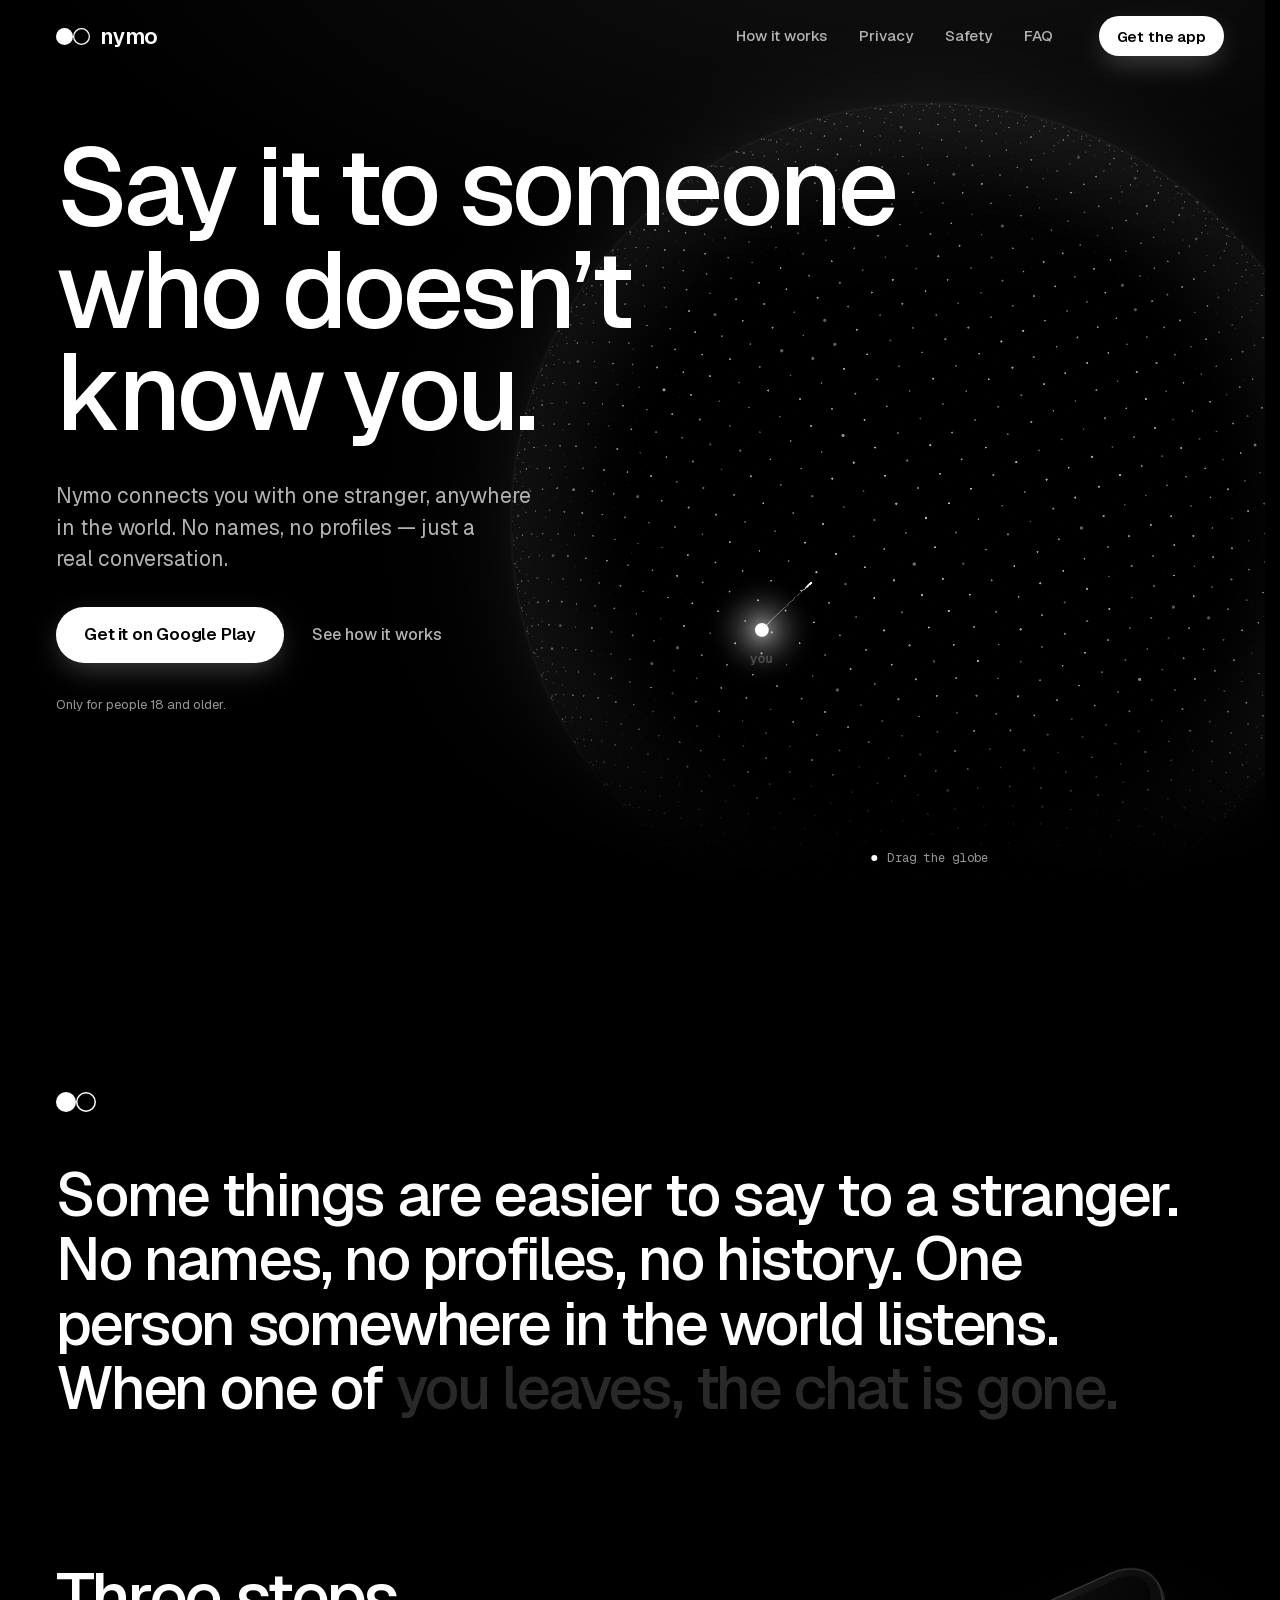
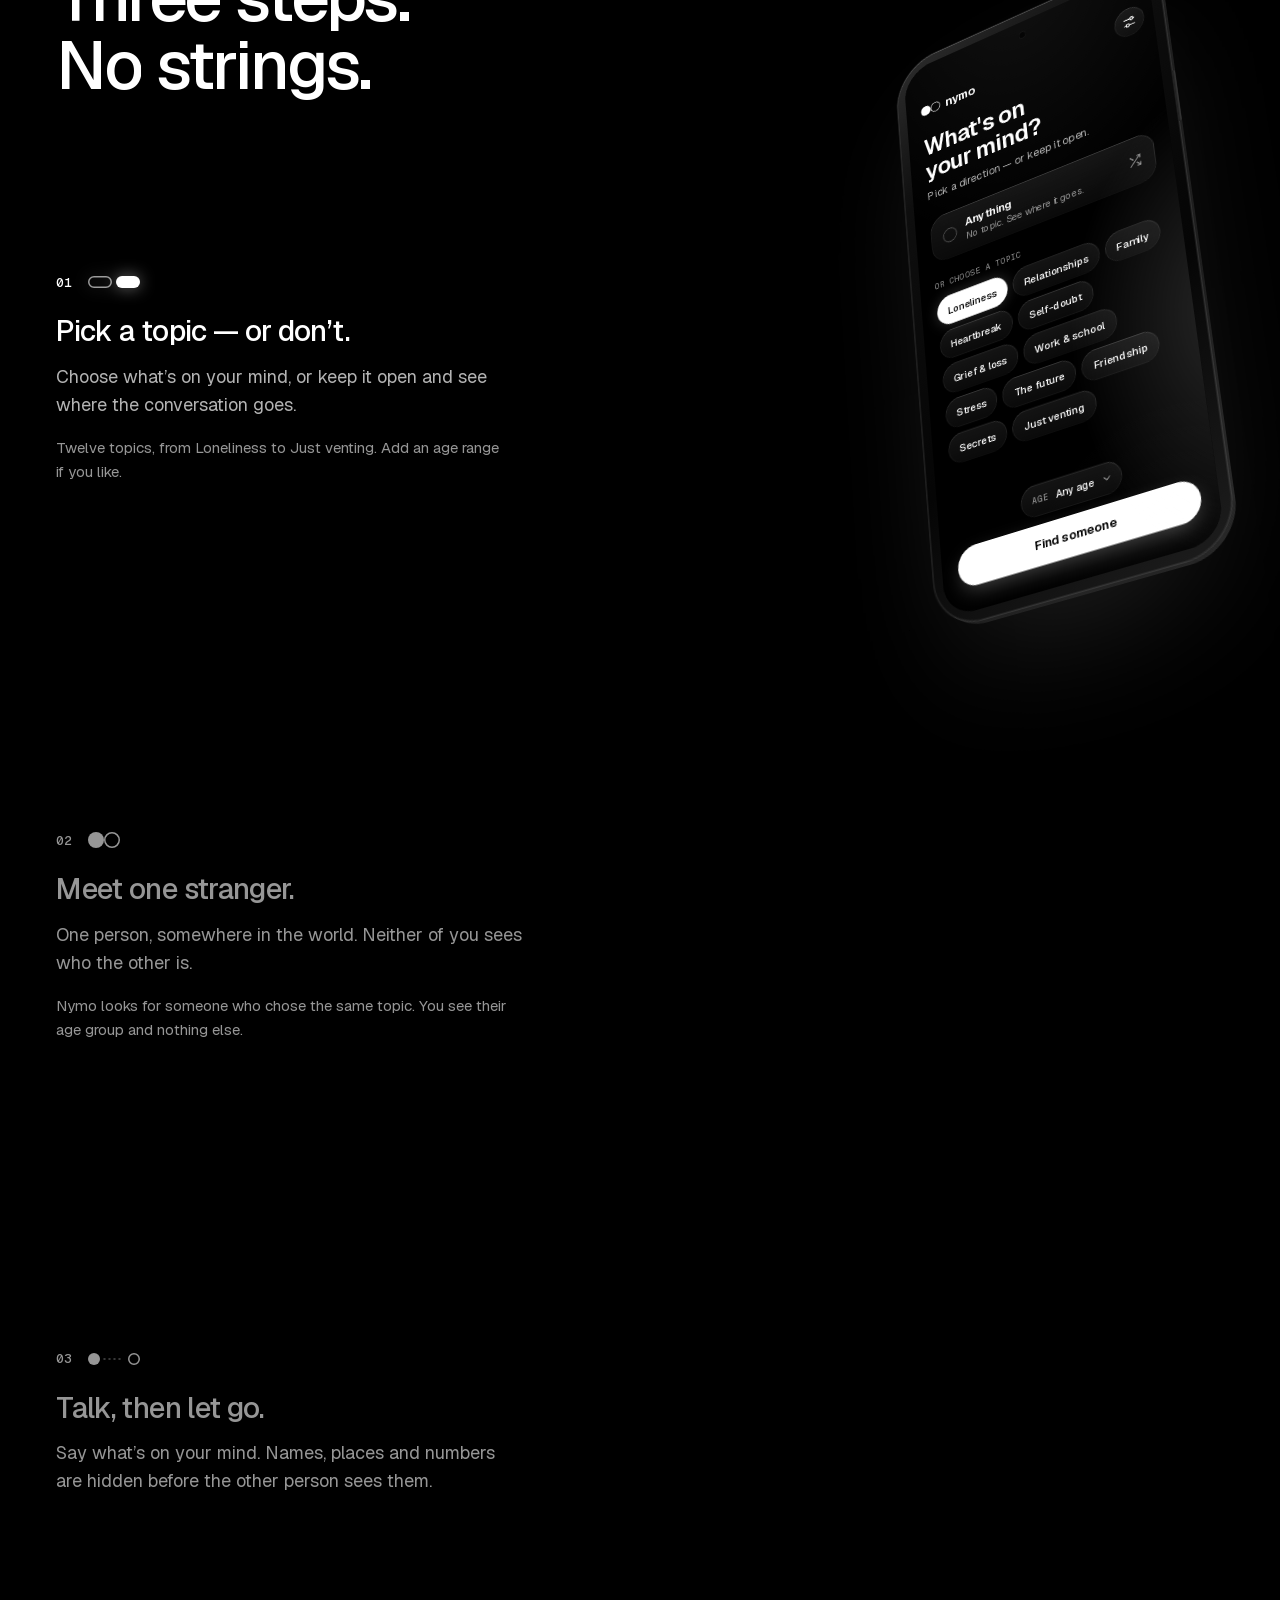
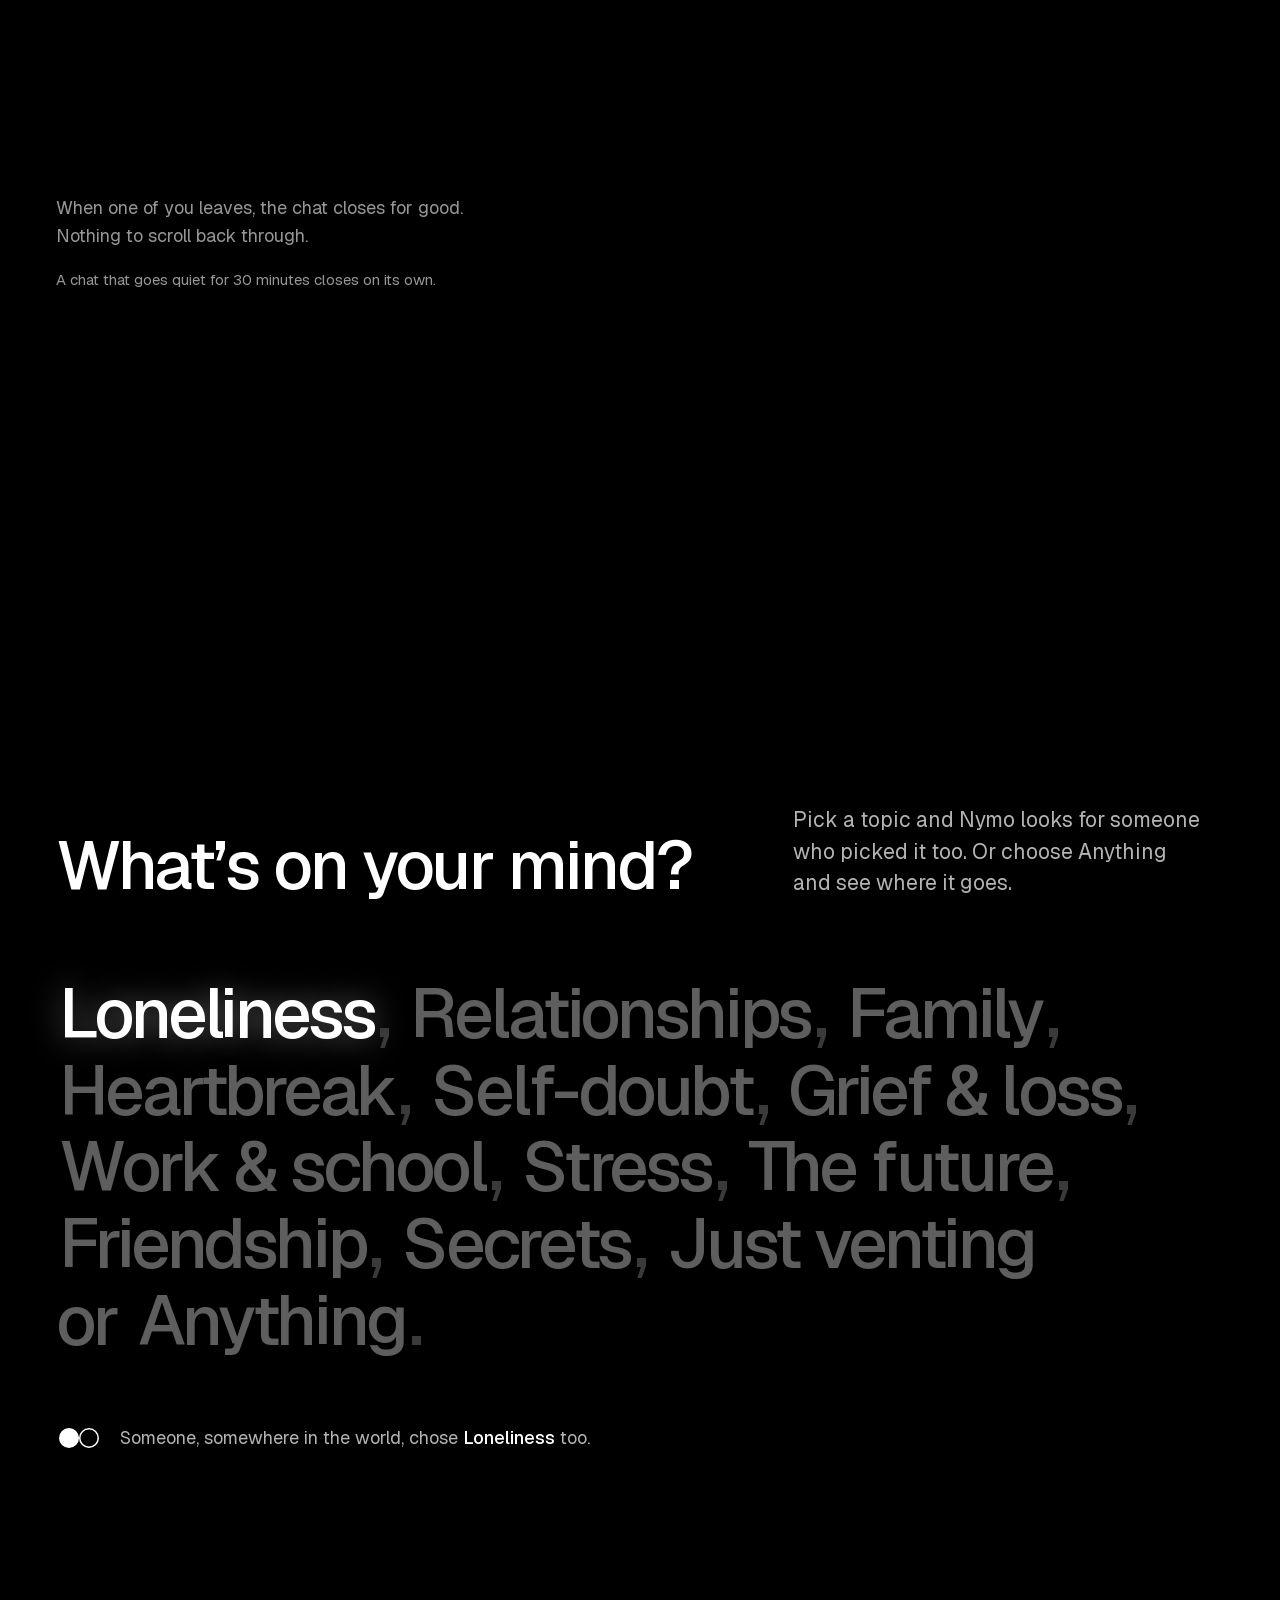
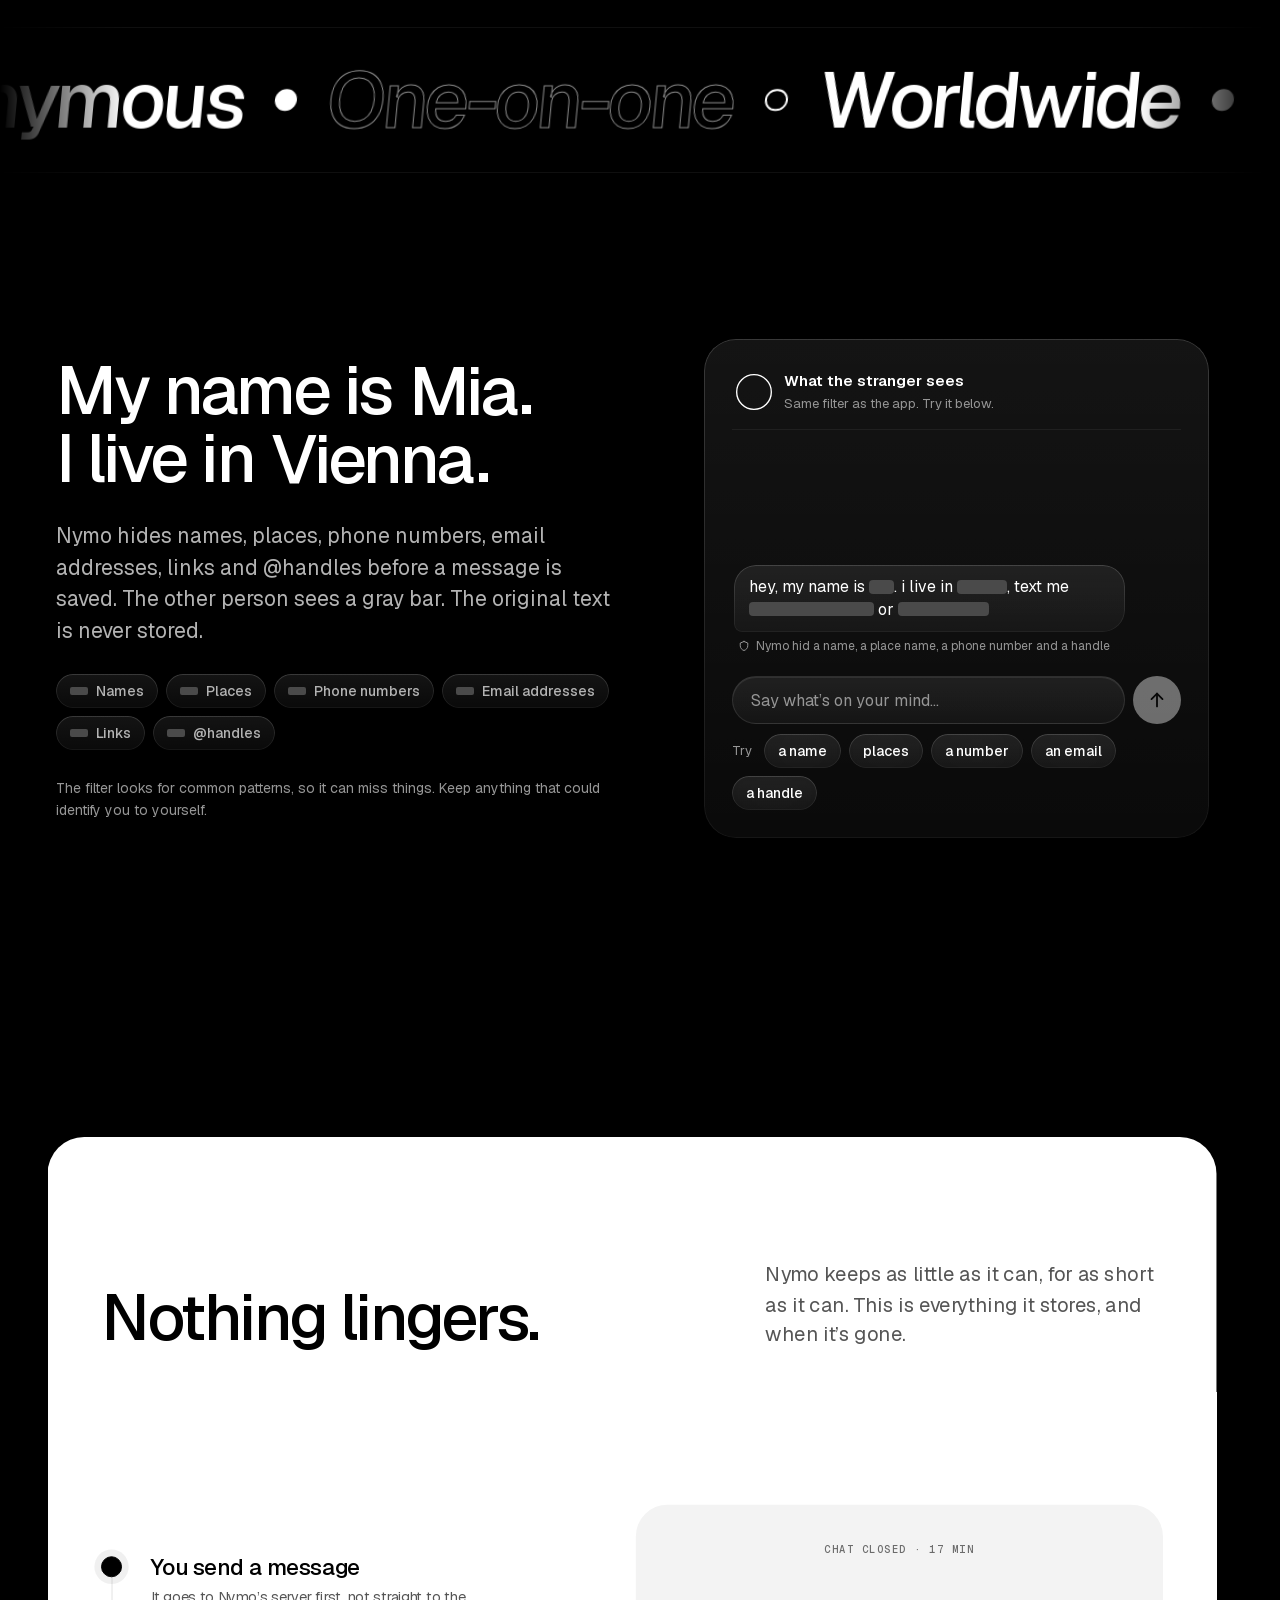
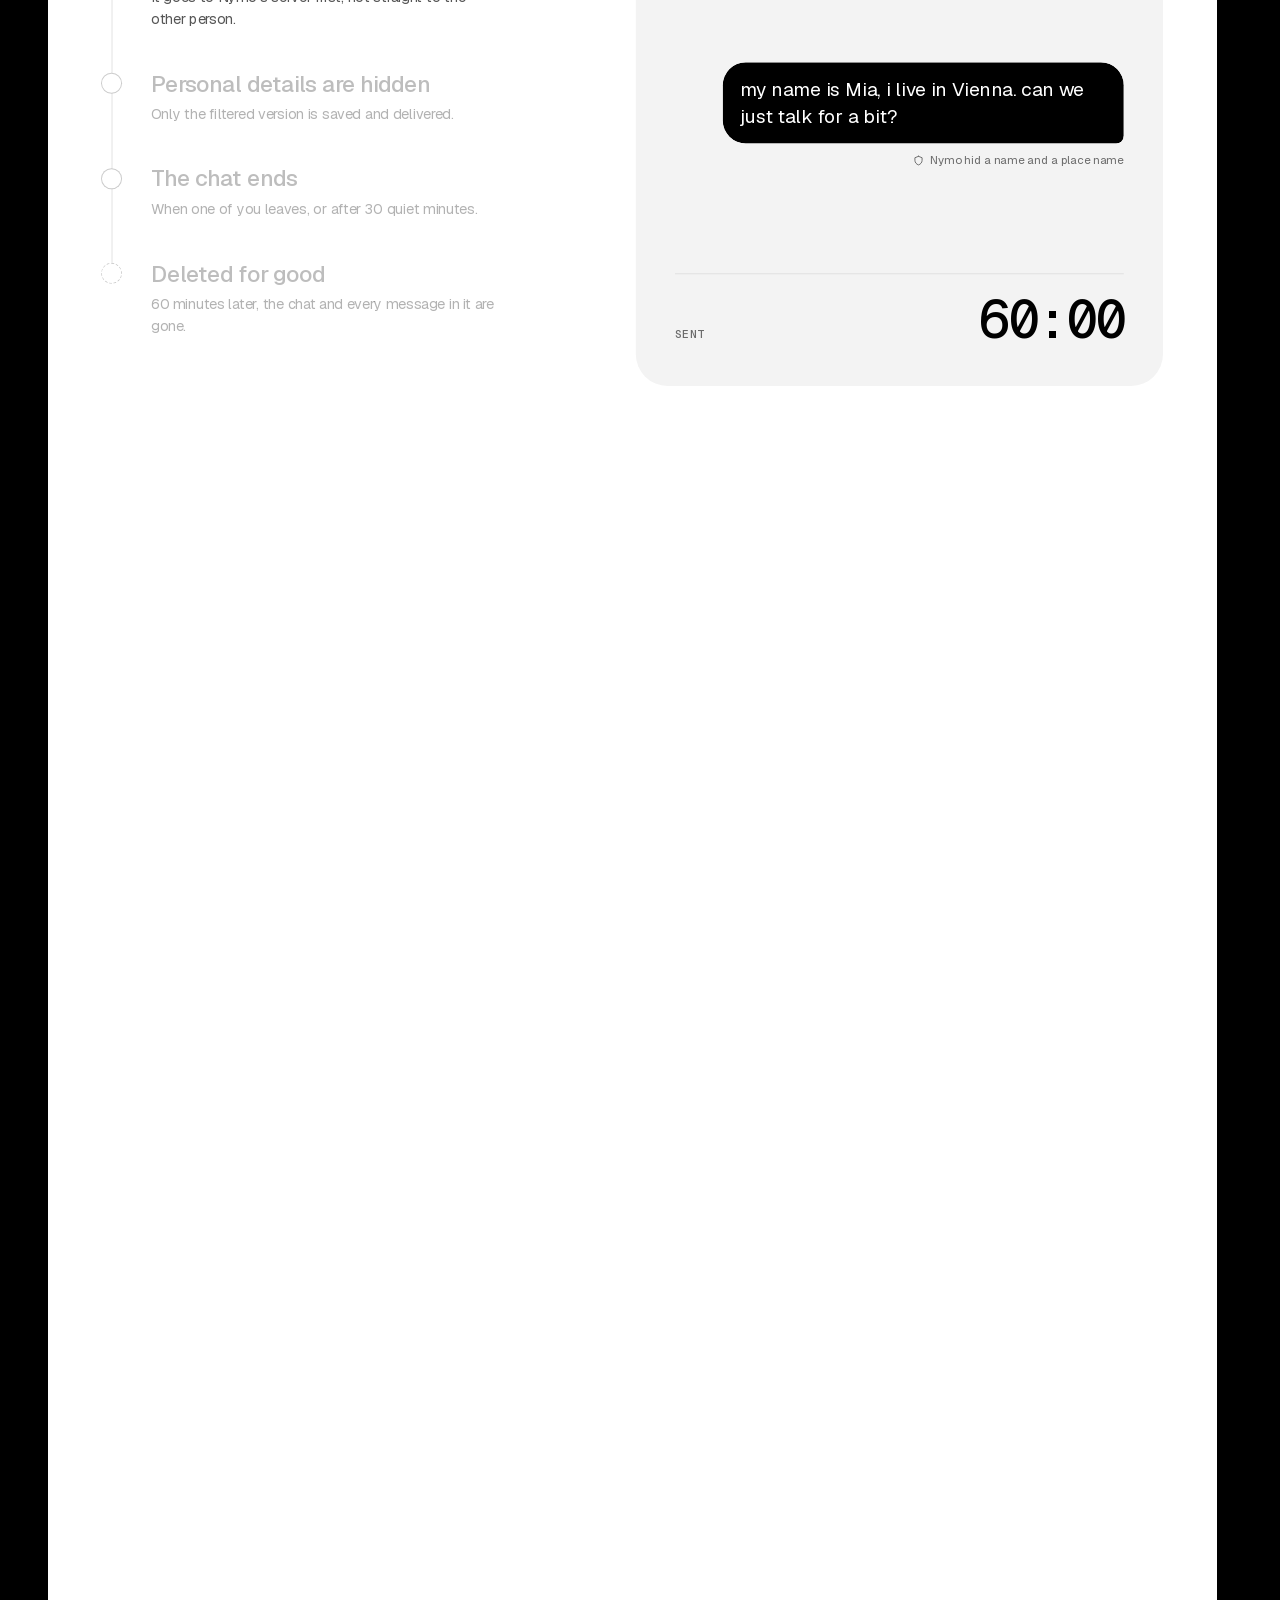
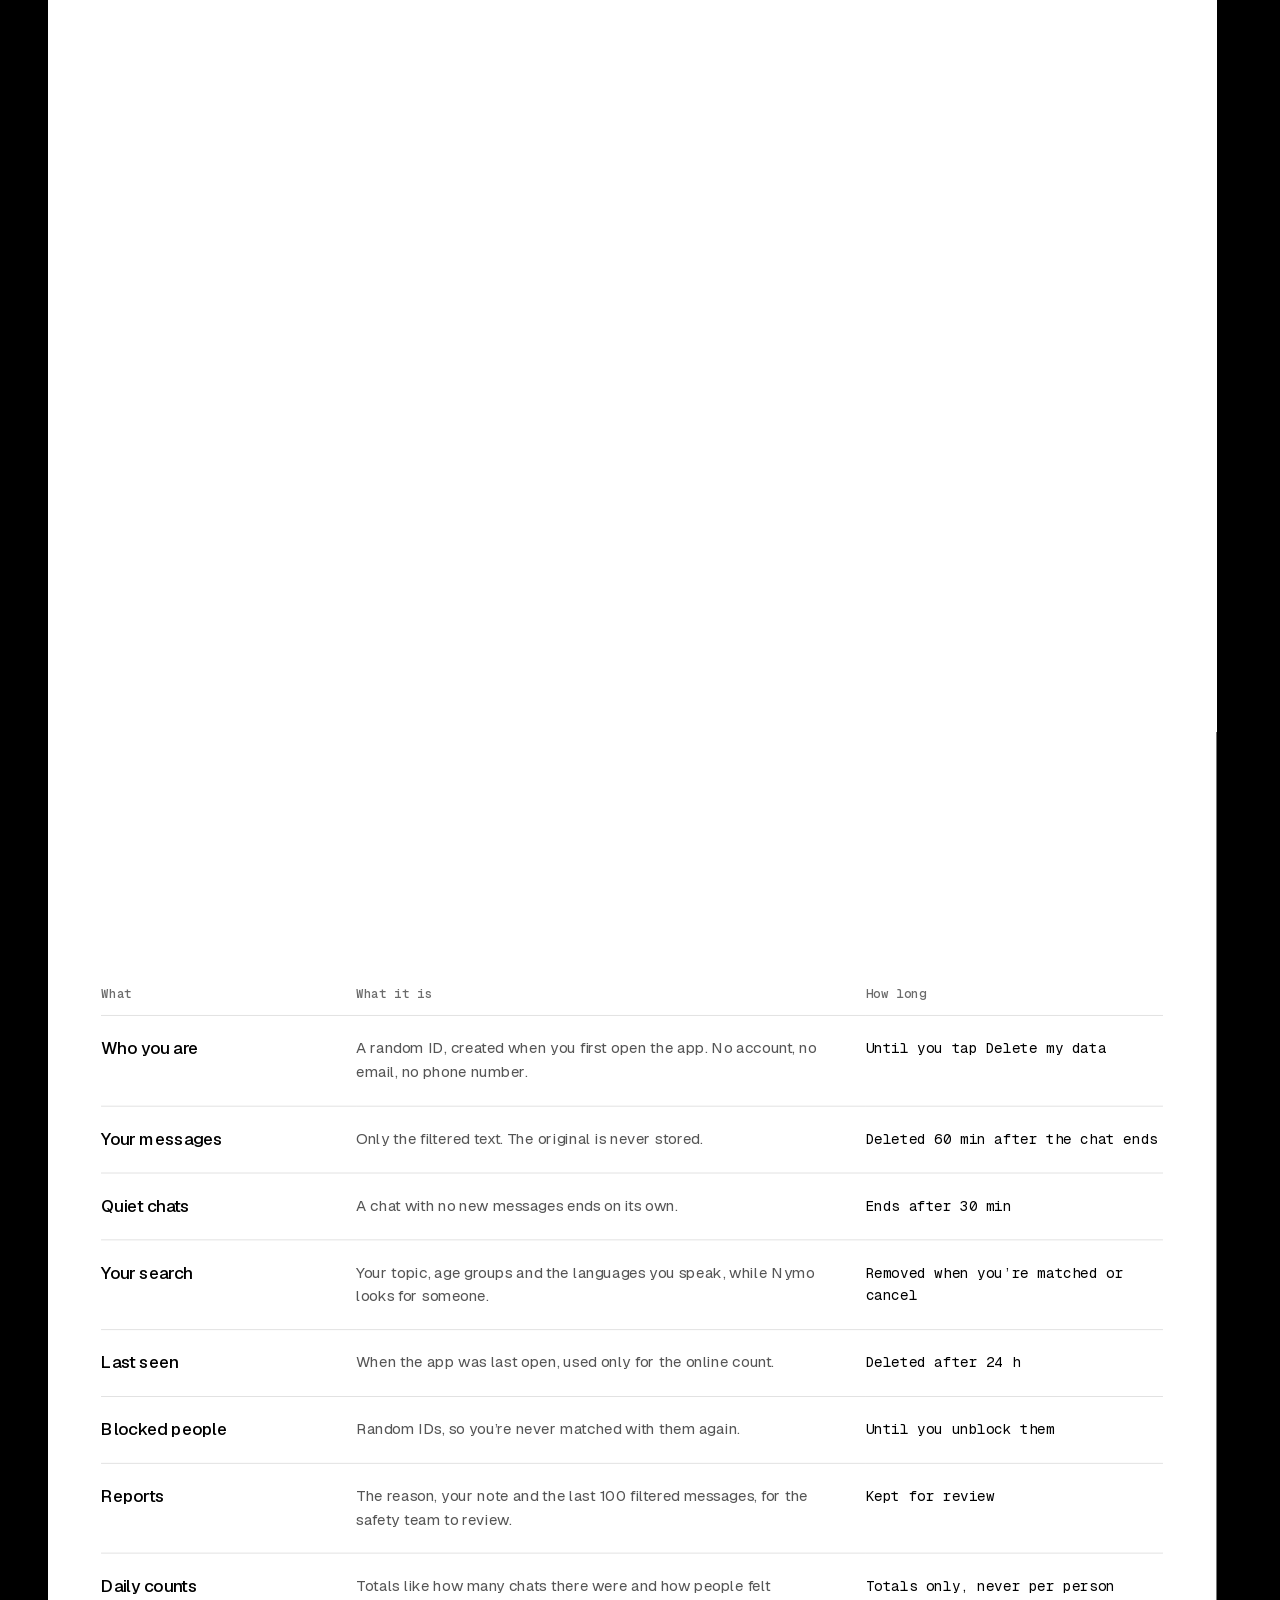
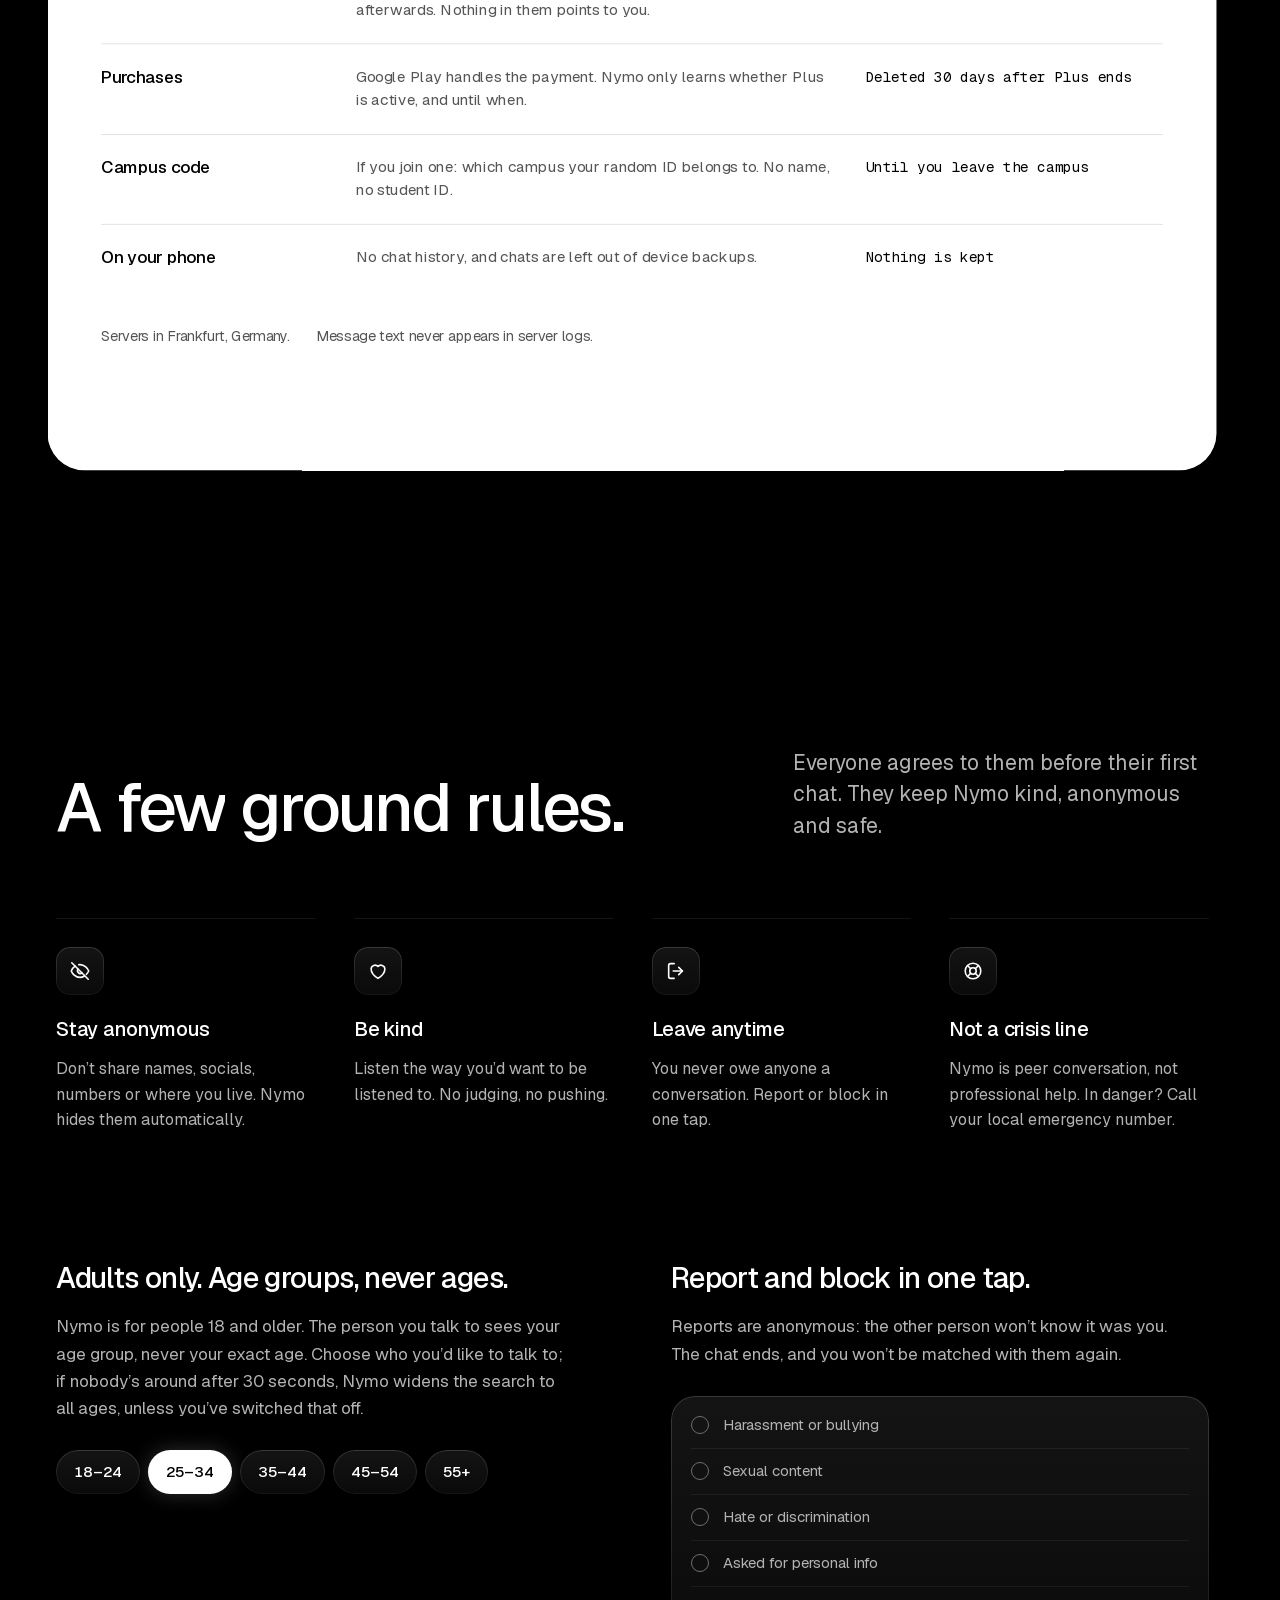
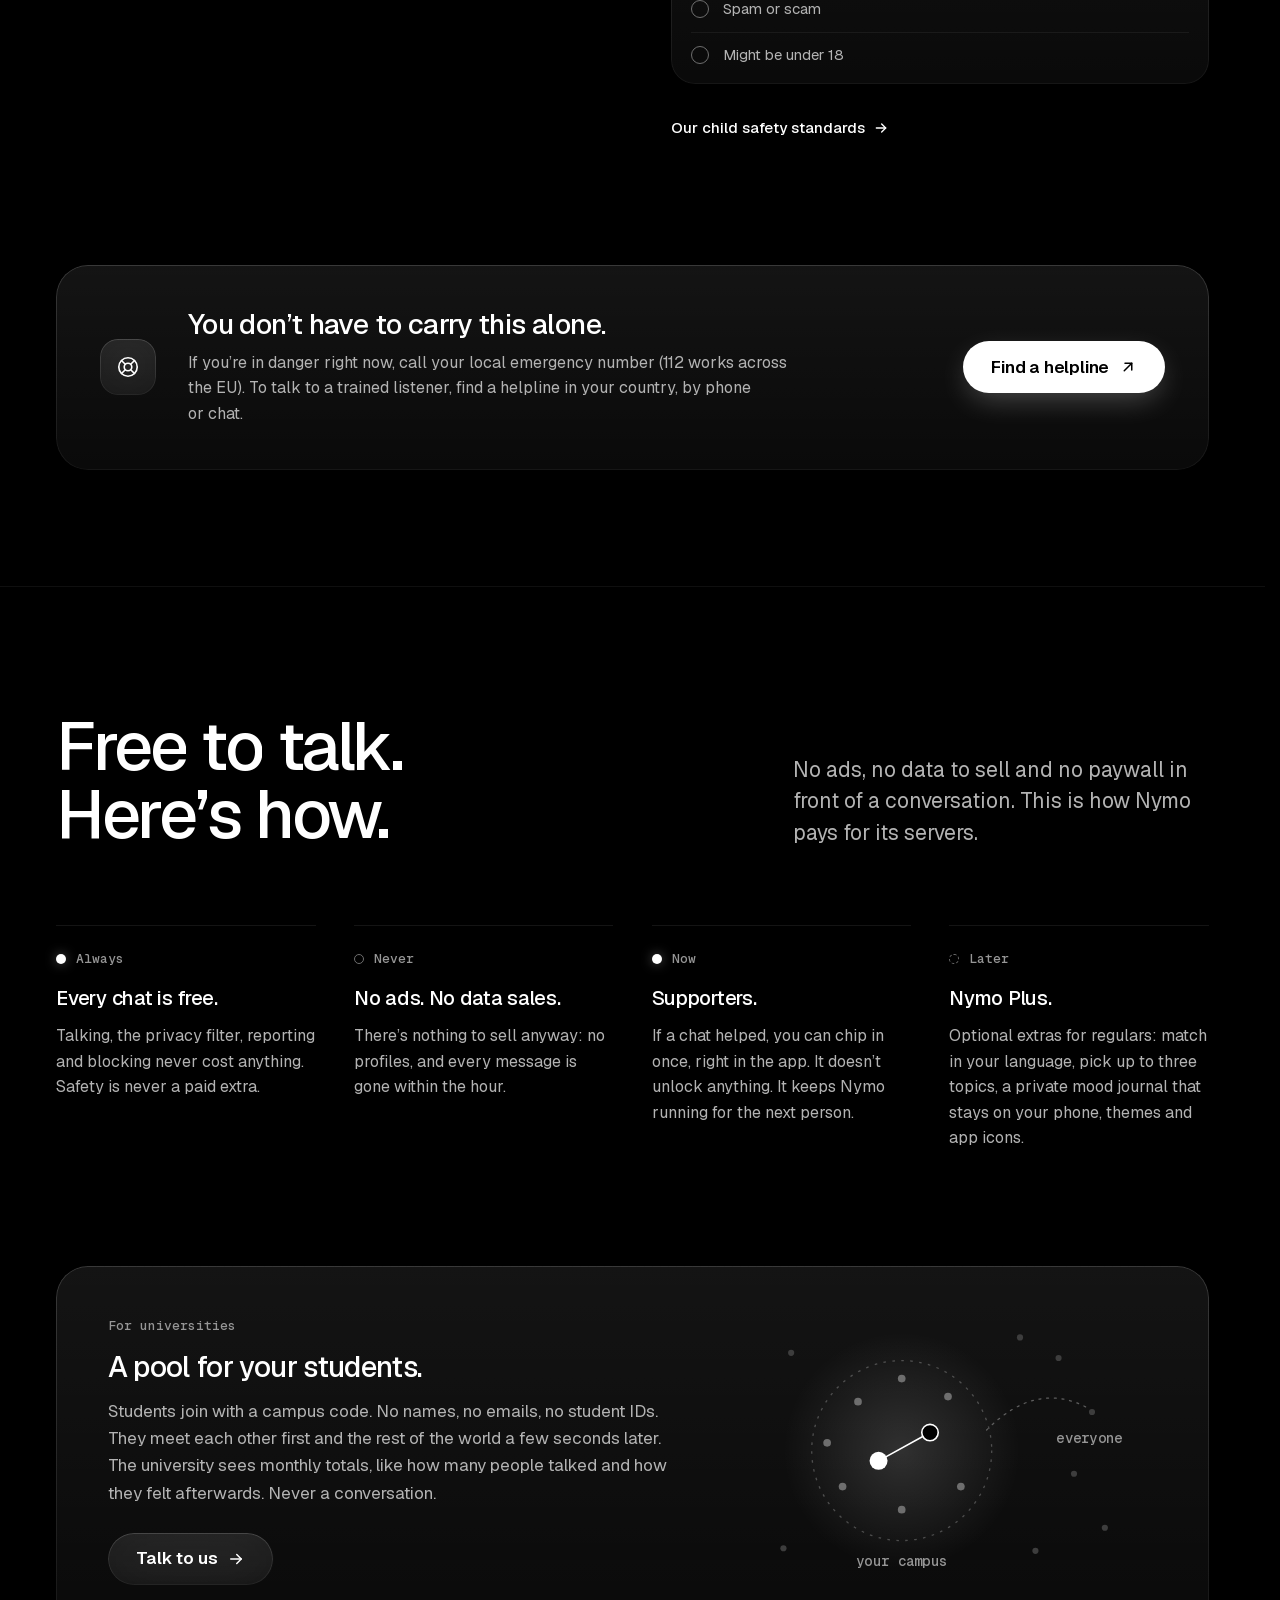
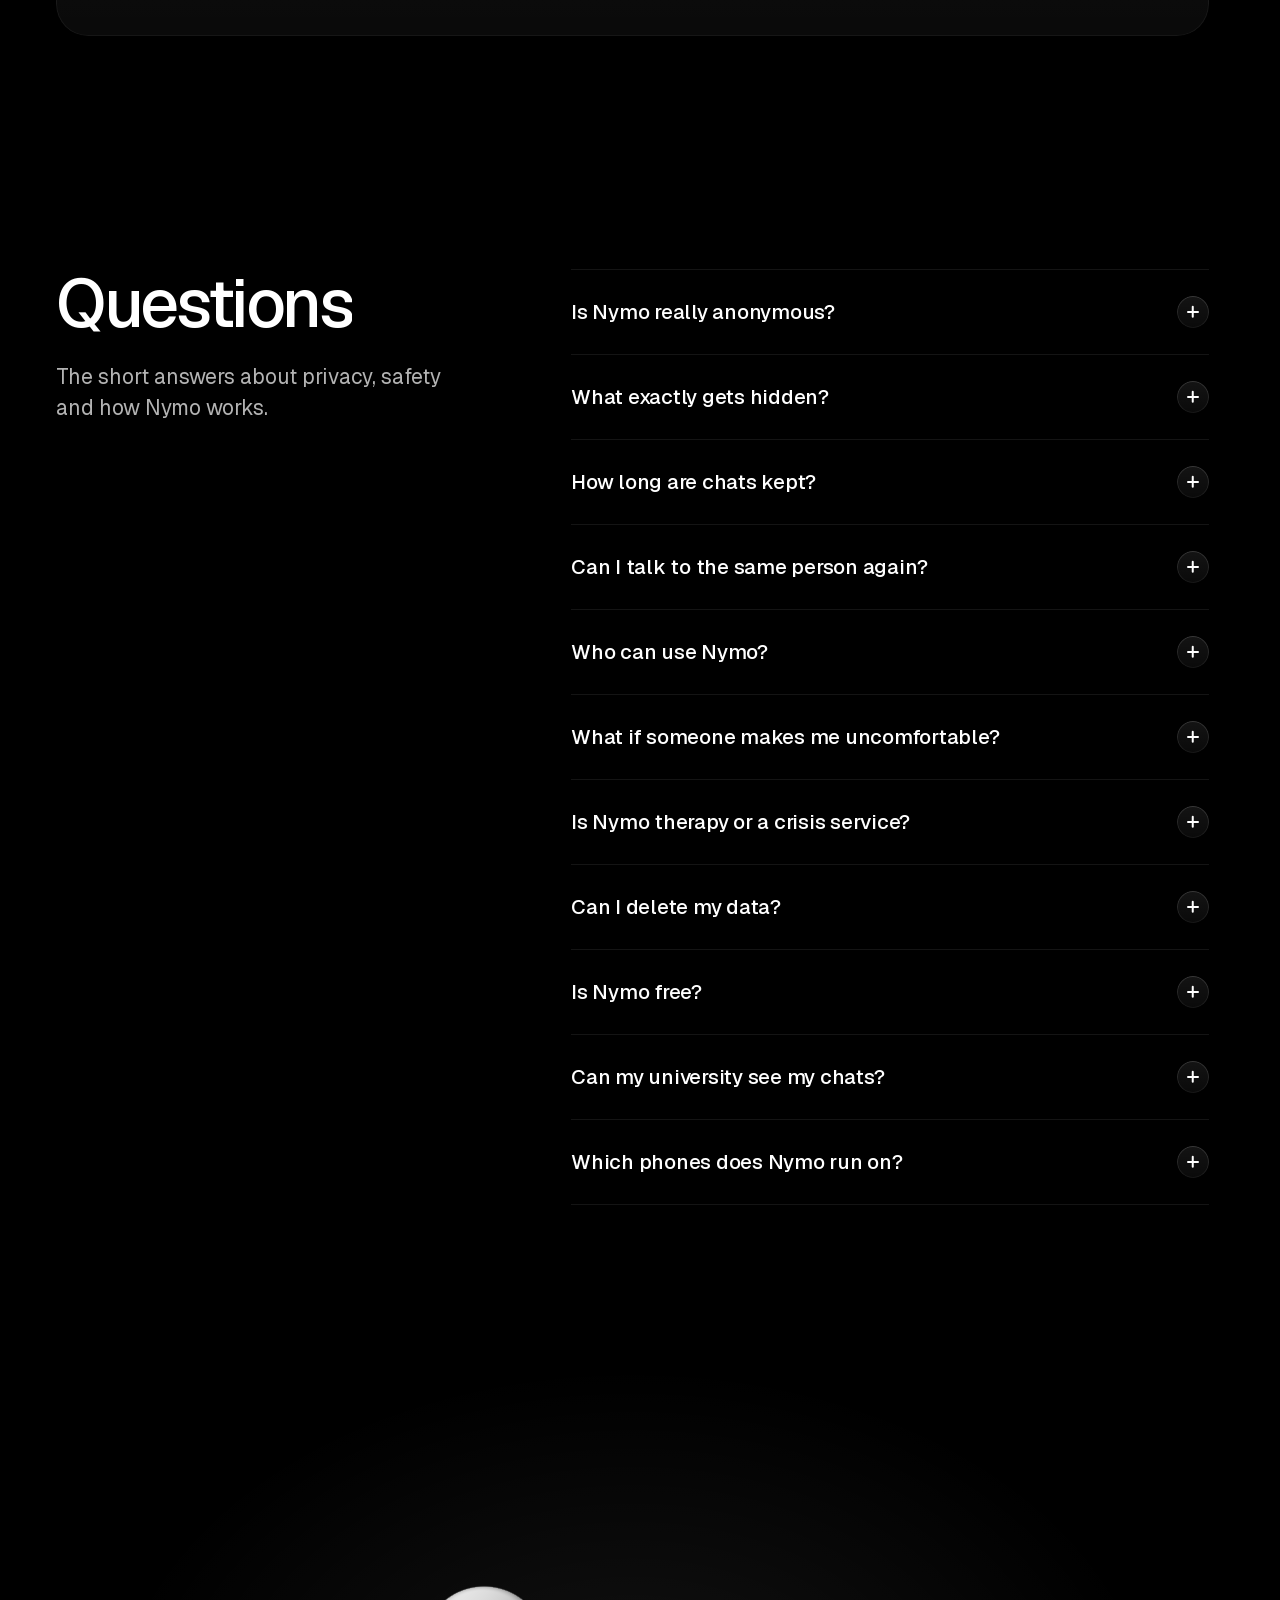
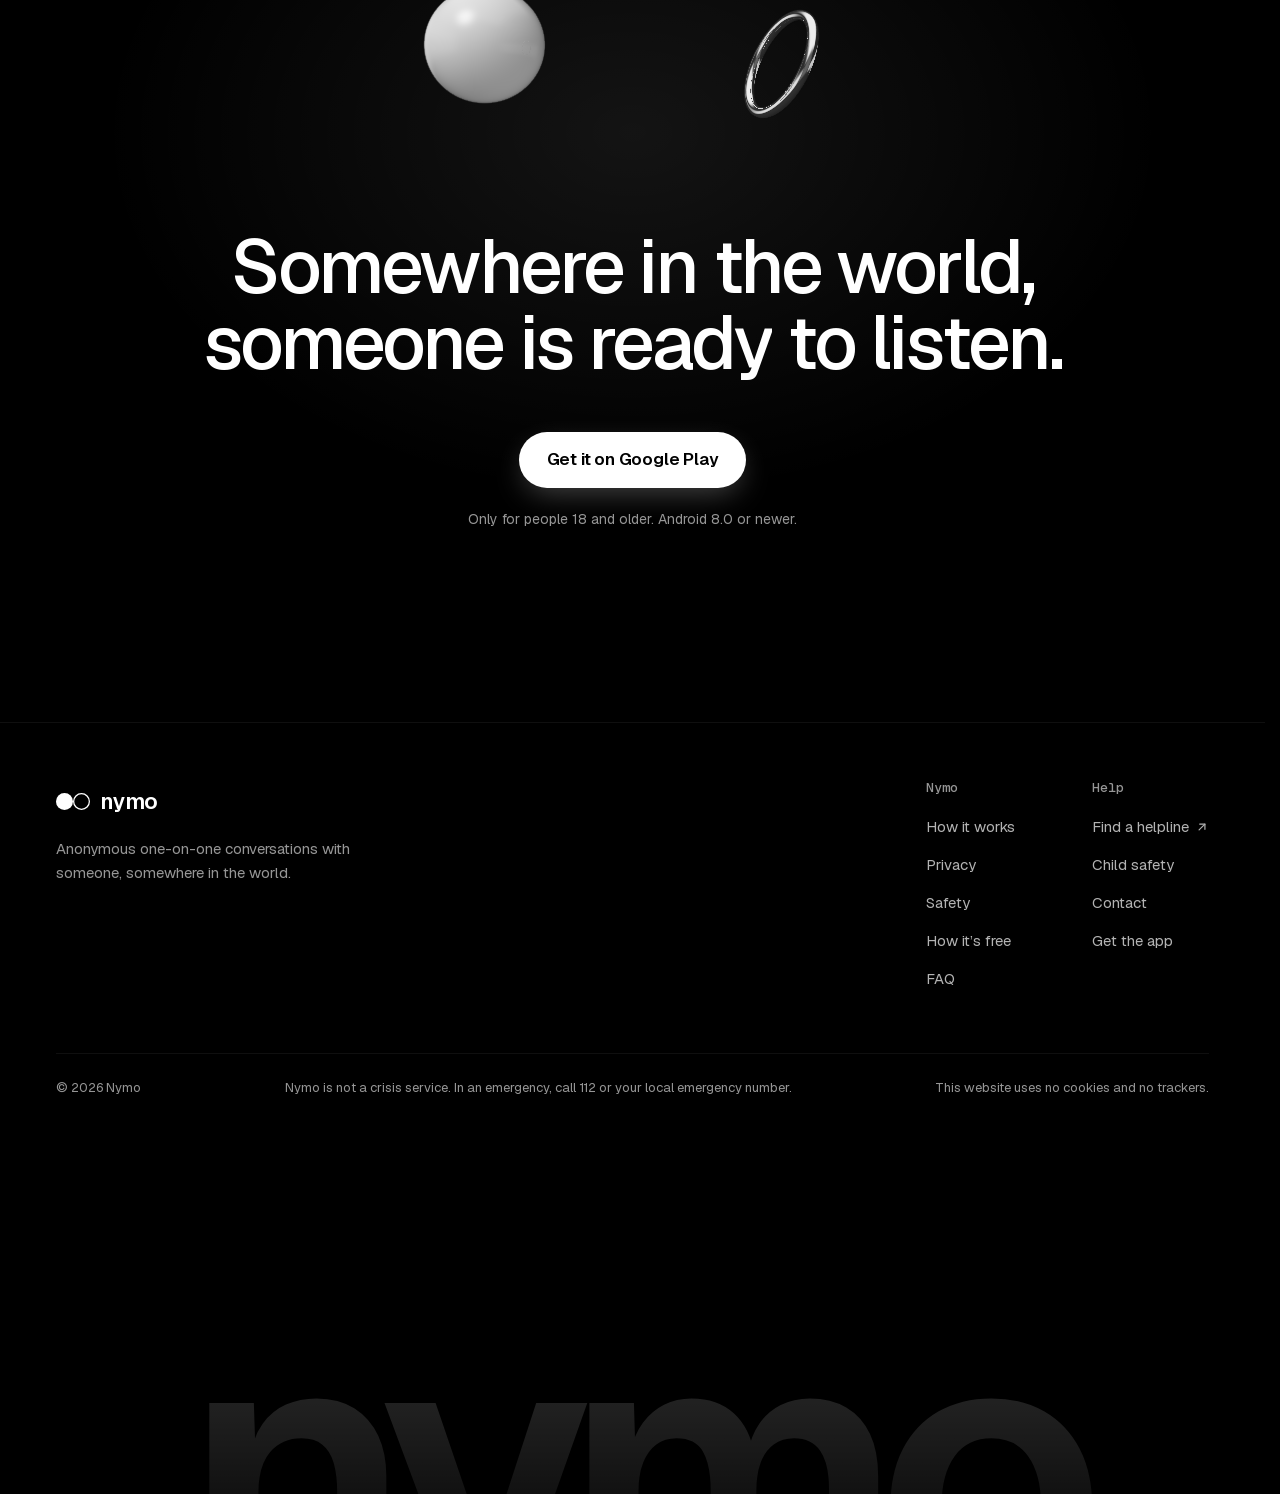
==== index.html @ 720a28d9 "Nymo website Co-Authored-By: Claude Opus 5.5 <noreply@anthropic.com> Claude-Session: https://claude." ====
<!doctype html>
<html lang="en" class="no-js">
<head>
<meta charset="utf-8">
<meta name="viewport" content="width=device-width, initial-scale=1, viewport-fit=cover">
<title>Nymo – Say it to someone who doesn’t know you</title>
<meta name="description" content="Nymo connects you with one stranger, anywhere in the world. No names, no profiles — just a real conversation. Anonymous, one-on-one, for adults.">
<meta name="theme-color" content="#000000">
<meta name="color-scheme" content="dark">
<meta property="og:type" content="website">
<meta property="og:site_name" content="Nymo">
<meta property="og:title" content="Nymo – Say it to someone who doesn’t know you">
<meta property="og:description" content="One stranger, anywhere in the world. No names, no profiles — just a real conversation.">
<meta property="og:image" content="assets/img/og-image.png">
<meta property="og:image:width" content="1200">
<meta property="og:image:height" content="630">
<meta property="og:image:alt" content="Nymo: a white dot and a white ring joined by a thin line, with the words Say it to someone who doesn’t know you.">
<meta name="twitter:card" content="summary_large_image">
<link rel="icon" href="assets/img/favicon.svg" type="image/svg+xml">
<link rel="icon" href="assets/img/favicon-32.png" sizes="32x32" type="image/png">
<link rel="apple-touch-icon" href="assets/img/apple-touch-icon.png">
<link rel="preload" href="assets/fonts/Geist-Medium.woff2" as="font" type="font/woff2" crossorigin>
<link rel="preload" href="assets/fonts/Geist-Regular.woff2" as="font" type="font/woff2" crossorigin>
<link rel="stylesheet" href="assets/css/nymo.css">
<script>(function (c) { c.remove("no-js"); c.add("js"); try { if (!location.hash && !sessionStorage.getItem("nymo-intro") && !matchMedia("(prefers-reduced-motion: reduce)").matches) c.add("intro"); } catch (e) {} })(document.documentElement.classList);</script>
<script src="assets/js/nymo-core.js" defer></script>
<script src="assets/js/nymo-gl.js" defer></script>
<script src="assets/js/nymo.js" defer></script>
</head>
<body>
<a class="skip" href="#main">Skip to content</a>

<!-- Intro: the app's search, then the match. Plays once per visit. -->
<div class="loader" data-loader aria-hidden="true">
  <div class="loader__radar">
    <span class="loader__ring"></span>
    <span class="loader__ring loader__ring--2"></span>
    <span class="loader__ring loader__ring--3"></span>
  </div>
  <p class="loader__label"><span data-loader-label>Finding someone for you…</span></p>
</div>
<div class="loader-pair" data-loader-pair aria-hidden="true"><span class="loader-pair__you"></span><span class="loader-pair__them"></span></div>

<!-- =====================================================================
     Navigation
     ===================================================================== -->
<header class="nav" id="nav">
  <div class="wrap nav__inner">
    <a class="brand" href="#top" aria-label="Nymo, back to top">
      <svg class="brand__mark" viewBox="0 0 40 20" aria-hidden="true"><circle cx="10" cy="10" r="10" fill="#fff"/><circle cx="30" cy="10" r="9.25" fill="none" stroke="#fff" stroke-width="1.5"/></svg>
      <span class="brand__word">nymo</span>
    </a>
    <nav class="nav__links" aria-label="Main">
      <a href="#how">How it works</a>
      <a href="#privacy">Privacy</a>
      <a href="#safety">Safety</a>
      <a href="#faq">FAQ</a>
    </nav>
    <a class="btn btn--primary btn--sm nav__cta" href="https://play.google.com/store/apps/details?id=app.nymo&amp;referrer=utm_source%3Dnymo-website%26utm_medium%3Dnav%26utm_campaign%3Dwebsite" data-store="nav">Get the app</a>
    <button class="nav__menu glass" type="button" aria-label="Open menu" aria-haspopup="dialog" aria-controls="menu" data-menu-open>
      <svg width="20" height="20" viewBox="0 0 24 24" fill="none" stroke="currentColor" stroke-width="1.75" stroke-linecap="round" aria-hidden="true"><path d="M5 9h14"/><path d="M5 15h14"/></svg>
    </button>
  </div>
</header>

<dialog class="sheet" id="menu" aria-label="Menu">
  <span class="sheet__grip" aria-hidden="true"></span>
  <nav class="sheet__links glass" aria-label="Menu">
    <a href="#how">How it works<svg width="18" height="18" viewBox="0 0 24 24" fill="none" stroke="currentColor" stroke-width="2" stroke-linecap="round" stroke-linejoin="round" aria-hidden="true"><path d="M9 6l6 6-6 6"/></svg></a>
    <a href="#privacy">Privacy<svg width="18" height="18" viewBox="0 0 24 24" fill="none" stroke="currentColor" stroke-width="2" stroke-linecap="round" stroke-linejoin="round" aria-hidden="true"><path d="M9 6l6 6-6 6"/></svg></a>
    <a href="#safety">Safety<svg width="18" height="18" viewBox="0 0 24 24" fill="none" stroke="currentColor" stroke-width="2" stroke-linecap="round" stroke-linejoin="round" aria-hidden="true"><path d="M9 6l6 6-6 6"/></svg></a>
    <a href="#faq">FAQ<svg width="18" height="18" viewBox="0 0 24 24" fill="none" stroke="currentColor" stroke-width="2" stroke-linecap="round" stroke-linejoin="round" aria-hidden="true"><path d="M9 6l6 6-6 6"/></svg></a>
  </nav>
  <a class="btn btn--primary sheet__cta" href="https://play.google.com/store/apps/details?id=app.nymo&amp;referrer=utm_source%3Dnymo-website%26utm_medium%3Dmenu%26utm_campaign%3Dwebsite" data-store="menu">Get it on Google Play</a>
  <button class="btn btn--glass glass sheet__close" type="button" data-menu-close>Close</button>
</dialog>

<main id="main">

<!-- =====================================================================
     Hero
     ===================================================================== -->
<section class="hero" id="top" aria-labelledby="hero-title">
  <div class="hero__sky" aria-hidden="true">
    <canvas class="hero__field"></canvas>
    <canvas class="hero__globe" data-globe></canvas>
    <svg class="hero__pair" xmlns="http://www.w3.org/2000/svg">
      <defs>
        <radialGradient id="sky-glow">
          <stop offset="0" stop-color="#fff" stop-opacity="0.2"/>
          <stop offset="1" stop-color="#fff" stop-opacity="0"/>
        </radialGradient>
      </defs>
      <line class="pair__line" x1="0" y1="0" x2="0" y2="0" pathLength="1" stroke-dasharray="1"/>
      <g class="pair__you">
        <g class="pair__pop">
          <circle class="pair__halo" r="70"/>
          <circle class="pair__orbit" r="24"/>
          <circle class="pair__dot" r="8"/>
        </g>
      </g>
      <g class="pair__them">
        <g class="pair__pop">
          <circle class="pair__halo" r="70"/>
          <circle class="pair__orbit" r="24"/>
          <circle class="pair__ring" r="7.4"/>
        </g>
      </g>
    </svg>
    <span class="pair-label pair-label--you">you</span>
    <span class="pair-label pair-label--them">someone, somewhere</span>
  </div>

  <div class="wrap hero__inner">
    <div class="hero__space" aria-hidden="true"></div>
    <h1 class="hero__title" id="hero-title">
      <span class="line"><span style="--i:0">Say it to someone</span></span>
      <span class="line"><span style="--i:1">who doesn’t</span></span>
      <span class="line"><span style="--i:2">know you.</span></span>
    </h1>
    <div class="hero__foot">
      <p class="hero__lede" style="--i:0">Nymo connects you with one stranger, anywhere in the world. No names, no profiles — just a real conversation.</p>
      <div class="hero__actions" style="--i:1">
        <a class="btn btn--primary" href="https://play.google.com/store/apps/details?id=app.nymo&amp;referrer=utm_source%3Dnymo-website%26utm_medium%3Dhero%26utm_campaign%3Dwebsite" data-store="hero" data-magnetic>Get it on Google Play</a>
        <a class="text-link" href="#how">See how it works</a>
      </div>
      <p class="hero__note" style="--i:2">Only for people 18 and older.</p>
    </div>
  </div>
  <p class="hero__hint" aria-hidden="true"><span class="hero__hint-dot"></span>Drag the globe</p>
</section>

<!-- =====================================================================
     Manifesto — lights up word by word while scrolling
     ===================================================================== -->
<section class="manifest" aria-labelledby="manifest-title">
  <div class="wrap">
    <h2 class="sr" id="manifest-title">Why Nymo</h2>
    <svg class="manifest__mark" viewBox="0 0 40 20" aria-hidden="true"><circle cx="10" cy="10" r="10" fill="#fff"/><circle cx="30" cy="10" r="9.25" fill="none" stroke="#fff" stroke-width="1.5"/></svg>
    <p class="manifest__text" data-manifest>Some things are easier to say to a stranger. No names, no profiles, no history. One person somewhere in the world listens. When one of you leaves, the chat is gone.</p>
  </div>
</section>

<!-- =====================================================================
     How it works
     ===================================================================== -->
<section class="how" id="how" aria-labelledby="how-title">
  <div class="wrap how__grid">
    <header class="how__head">
      <h2 class="h2" id="how-title" data-reveal>Three steps.<br>No strings.</h2>
    </header>

    <ol class="steps" role="list">
      <li class="step is-active" data-step="home">
        <div class="step__trigger is-active" data-trigger="home">
          <div class="step__meta">
            <span class="step__num">01</span>
            <svg class="step__glyph" viewBox="0 0 52 20" width="52" height="20" aria-hidden="true"><rect x="0.75" y="4.75" width="22.5" height="10.5" rx="5.25" fill="none" stroke="currentColor" stroke-opacity="0.6" stroke-width="1.5"/><rect x="28" y="4" width="24" height="12" rx="6" fill="currentColor"/></svg>
          </div>
          <h3 class="h3">Pick a topic — or don’t.</h3>
          <p class="step__text">Choose what’s on your mind, or keep it open and see where the conversation goes.</p>
          <p class="step__detail">Twelve topics, from Loneliness to Just venting. Add an age range if you like.</p>
        </div>
      </li>
      <li class="step" data-step="match">
        <div class="step__trigger" data-trigger="match">
          <div class="step__meta">
            <span class="step__num">02</span>
            <svg class="step__glyph" viewBox="0 0 32 20" width="32" height="20" aria-hidden="true"><circle cx="8" cy="10" r="8" fill="currentColor"/><circle cx="24" cy="10" r="7.25" fill="none" stroke="currentColor" stroke-width="1.5"/></svg>
          </div>
          <h3 class="h3">Meet one stranger.</h3>
          <p class="step__text">One person, somewhere in the world. Neither of you sees who the other is.</p>
          <p class="step__detail">Nymo looks for someone who chose the same topic. You see their age group and nothing else.</p>
        </div>
      </li>
      <li class="step" data-step="talk">
        <div class="step__trigger step__trigger--short" data-trigger="chat">
          <div class="step__meta">
            <span class="step__num">03</span>
            <svg class="step__glyph" viewBox="0 0 52 20" width="52" height="20" aria-hidden="true"><circle cx="6" cy="10" r="6" fill="currentColor"/><line x1="16" y1="10" x2="36" y2="10" stroke="currentColor" stroke-opacity="0.5" stroke-width="1.5" stroke-linecap="round" stroke-dasharray="1 4"/><circle cx="46" cy="10" r="5.25" fill="none" stroke="currentColor" stroke-width="1.5"/></svg>
          </div>
          <h3 class="h3">Talk, then let go.</h3>
          <p class="step__text">Say what’s on your mind. Names, places and numbers are hidden before the other person sees them.</p>
        </div>
        <div class="step__trigger step__trigger--short" data-trigger="ended">
          <p class="step__text">When one of you leaves, the chat closes for good. Nothing to scroll back through.</p>
          <p class="step__detail">A chat that goes quiet for 30 minutes closes on its own.</p>
        </div>
      </li>
    </ol>

    <div class="device-col">
      <div class="device" role="img" aria-label="The Nymo app: picking a topic, finding someone, chatting with a hidden place name, and the closed chat.">
        <span class="device__edge" aria-hidden="true" style="--z:1"></span>
        <span class="device__edge" aria-hidden="true" style="--z:2"></span>
        <span class="device__edge" aria-hidden="true" style="--z:3"></span>
        <span class="device__edge" aria-hidden="true" style="--z:4"></span>
        <span class="device__edge" aria-hidden="true" style="--z:5"></span>
        <span class="device__edge" aria-hidden="true" style="--z:6"></span>
        <span class="device__glare" aria-hidden="true"></span>
        <div class="device__screens" data-screens>

          <!-- 01 · Pick a topic -->
          <div class="screen-wrap is-active" data-screen="home" aria-hidden="true">
            <div class="screen">
              <div class="a-top">
                <span class="a-brand"><svg width="32" height="16" viewBox="0 0 40 20"><circle cx="10" cy="10" r="10" fill="#fff"/><circle cx="30" cy="10" r="9.25" fill="none" stroke="#fff" stroke-width="1.5"/></svg>nymo</span>
                <span class="a-iconbtn glass"><svg width="22" height="22" viewBox="0 0 24 24" fill="none" stroke="currentColor" stroke-width="1.75" stroke-linecap="round"><path d="M4 7h9"/><path d="M19 7h1"/><circle cx="16" cy="7" r="2.5"/><path d="M4 17h2"/><path d="M12 17h8"/><circle cx="9" cy="17" r="2.5"/></svg></span>
              </div>
              <div class="a-intro">
                <div class="a-h1">What's on<br>your mind?</div>
                <div class="a-sub">Pick a direction — or keep it open.</div>
              </div>
              <div class="a-any glass">
                <span class="a-radio"></span>
                <span class="a-any__txt"><span class="a-any__t">Anything</span><span class="a-any__s">No topic. See where it goes.</span></span>
                <svg width="20" height="20" viewBox="0 0 24 24" fill="none" stroke="#969696" stroke-width="1.75" stroke-linecap="round" stroke-linejoin="round"><path d="M16 3h5v5"/><path d="M4 20L21 3"/><path d="M21 16v5h-5"/><path d="M15 15l6 6"/><path d="M4 4l5 5"/></svg>
              </div>
              <div class="a-topics">
                <div class="a-label">Or choose a topic</div>
                <div class="a-chips">
                  <span class="a-chip is-on">Loneliness</span><span class="a-chip glass">Relationships</span><span class="a-chip glass">Family</span><span class="a-chip glass">Heartbreak</span><span class="a-chip glass">Self-doubt</span><span class="a-chip glass">Grief &amp; loss</span><span class="a-chip glass">Work &amp; school</span><span class="a-chip glass">Stress</span><span class="a-chip glass">The future</span><span class="a-chip glass">Friendship</span><span class="a-chip glass">Secrets</span><span class="a-chip glass">Just venting</span>
                </div>
              </div>
              <div class="a-bottom">
                <span class="a-pill glass"><span class="a-label a-label--s">Age</span>Any age<svg width="16" height="16" viewBox="0 0 24 24" fill="none" stroke="#969696" stroke-width="2" stroke-linecap="round" stroke-linejoin="round"><path d="M6 9l6 6 6-6"/></svg></span>
                <span class="a-primary">Find someone</span>
              </div>
            </div>
          </div>

          <!-- 02 · Searching -->
          <div class="screen-wrap" data-screen="search" aria-hidden="true">
            <div class="screen">
              <div class="a-top a-top--center">
                <span class="a-pill a-pill--s glass"><span class="a-label a-label--s">Topic</span>Loneliness</span>
              </div>
              <div class="a-radar">
                <svg width="390" height="340" viewBox="0 0 390 360">
                  <circle cx="290.3" cy="125" r="3.5" fill="none" stroke="#fff" stroke-opacity="0.5" stroke-width="1.25"/>
                  <circle cx="44.6" cy="125.3" r="3.5" fill="none" stroke="#fff" stroke-opacity="0.2" stroke-width="1.25"/>
                  <circle cx="165" cy="232" r="3.5" fill="none" stroke="#fff" stroke-opacity="0.2" stroke-width="1.25"/>
                  <circle cx="275" cy="318.6" r="3.5" fill="none" stroke="#fff" stroke-opacity="0.2" stroke-width="1.25"/>
                  <circle cx="157.4" cy="76.6" r="3.5" fill="none" stroke="#fff" stroke-opacity="0.2" stroke-width="1.25"/>
                  <circle cx="275" cy="41.4" r="3.5" fill="none" stroke="#fff" stroke-opacity="0.2" stroke-width="1.25"/>
                  <circle cx="91.6" cy="217.6" r="3.5" fill="none" stroke="#fff" stroke-opacity="0.2" stroke-width="1.25"/>
                </svg>
                <span class="a-halo"></span>
                <span class="a-ring"></span>
                <span class="a-ring a-ring--2"></span>
                <span class="a-ring a-ring--3"></span>
                <span class="a-core"></span>
              </div>
              <div class="a-center">
                <div class="a-h2">Finding someone<br>for you…</div>
                <div class="a-sub a-sub--s">Somewhere in the world, someone is ready to listen.</div>
              </div>
              <div class="a-card glass">
                <div class="a-label a-label--s">While you wait</div>
                <p>You don't need the right words. “Today was hard” is a good enough start.</p>
              </div>
              <div class="a-bottom">
                <span class="a-secondary glass">Cancel</span>
              </div>
            </div>
          </div>

          <!-- 02 · Connected -->
          <div class="screen-wrap" data-screen="connected" aria-hidden="true">
            <div class="screen">
              <svg class="a-conn" width="390" height="220" viewBox="0 0 390 220">
                <defs>
                  <pattern id="conn-dots" width="22" height="22" patternUnits="userSpaceOnUse"><circle cx="11" cy="11" r="1.3" fill="#3d3d3d"/></pattern>
                  <radialGradient id="conn-fade" cx="50%" cy="50%" r="50%"><stop offset="0" stop-color="#fff"/><stop offset="0.55" stop-color="#fff" stop-opacity="0.45"/><stop offset="1" stop-color="#fff" stop-opacity="0"/></radialGradient>
                  <mask id="conn-mask"><rect width="390" height="220" fill="url(#conn-fade)"/></mask>
                  <radialGradient id="conn-glow" cx="50%" cy="50%" r="50%"><stop offset="0" stop-color="#fff" stop-opacity="0.22"/><stop offset="1" stop-color="#fff" stop-opacity="0"/></radialGradient>
                </defs>
                <rect width="390" height="220" fill="url(#conn-dots)" mask="url(#conn-mask)"/>
                <circle cx="195" cy="110" r="96" fill="#000" fill-opacity="0.7" stroke="#fff" stroke-opacity="0.08"/>
                <circle class="c-glow" cx="195" cy="110" r="110" fill="url(#conn-glow)"/>
                <line class="c-link" x1="85" y1="110" x2="305" y2="110" stroke="#fff" stroke-width="1.5" stroke-linecap="round" stroke-dasharray="220"/>
                <g class="c-orb c-orb-l"><circle cx="155" cy="110" r="40" fill="#fff"/></g>
                <g class="c-orb c-orb-r"><circle cx="235" cy="110" r="39.25" fill="#000" stroke="#fff" stroke-width="1.5"/></g>
              </svg>
              <div class="a-center">
                <div class="a-label">Matched</div>
                <div class="a-h1">You're connected.</div>
                <div class="a-sub">Someone, somewhere in the world, chose Loneliness too.</div>
                <span class="a-pill a-pill--s glass"><span class="a-label a-label--s">Age</span>35–44</span>
              </div>
              <ul class="a-list glass">
                <li><svg width="20" height="20" viewBox="0 0 24 24" fill="none" stroke="#fff" stroke-width="1.75" stroke-linecap="round" stroke-linejoin="round"><path d="M3 3l18 18"/><path d="M10.6 5.1A10.5 10.5 0 0 1 12 5c5 0 8.6 4.4 9.5 7a13.5 13.5 0 0 1-2.5 3.6"/><path d="M6.6 6.6C4.5 8 3.1 10.1 2.5 12c.9 2.6 4.5 7 9.5 7 1.7 0 3.2-.5 4.5-1.2"/><path d="M9.9 9.9a3 3 0 0 0 4.2 4.2"/></svg>You're both anonymous</li>
                <li><svg width="20" height="20" viewBox="0 0 24 24" fill="none" stroke="#fff" stroke-width="1.75" stroke-linecap="round" stroke-linejoin="round"><path d="M12 3l7.5 3v5.5c0 4.5-3.2 8.2-7.5 9.5-4.3-1.3-7.5-5-7.5-9.5V6L12 3z"/></svg>Names, numbers and links get hidden</li>
                <li><svg width="20" height="20" viewBox="0 0 24 24" fill="none" stroke="#fff" stroke-width="1.75" stroke-linecap="round" stroke-linejoin="round"><path d="M5 21V4"/><path d="M5 4h11l-2 4 2 4H5"/></svg>Report or leave anytime</li>
              </ul>
              <div class="a-bottom a-bottom--tight">
                <span class="a-primary">Start talking</span>
                <span class="a-ghost">Find someone else</span>
              </div>
            </div>
          </div>

          <!-- 03 · Chat -->
          <div class="screen-wrap" data-screen="chat" aria-hidden="true">
            <div class="screen">
              <div class="a-chathead">
                <span class="a-avatar"><svg width="40" height="40" viewBox="0 0 40 40"><circle cx="20" cy="20" r="19.25" fill="none" stroke="#fff" stroke-width="1.5"/></svg><i></i></span>
                <span class="a-who"><b>Stranger</b><span>Loneliness · 35–44</span></span>
                <span class="a-end glass">End</span>
                <span class="a-iconbtn glass"><svg width="22" height="22" viewBox="0 0 24 24" fill="#fff"><circle cx="5" cy="12" r="1.6"/><circle cx="12" cy="12" r="1.6"/><circle cx="19" cy="12" r="1.6"/></svg></span>
              </div>
              <div class="a-msgs">
                <div class="a-sys a-seq" style="--d:0">Chat started · Loneliness</div>
                <div class="a-group a-seq" style="--d:250"><div class="a-b glass">hey. not sure how to start this</div></div>
                <div class="a-group a-group--out a-seq" style="--d:1150"><div class="a-b a-b--out">take your time. there's no wrong way</div></div>
                <div class="a-group">
                  <div class="a-b glass a-seq" style="--d:2150">i moved to a new city four months ago. everyone back home thinks i'm doing great</div>
                  <div class="a-b a-b--cont glass a-seq" style="--d:2750">i'm really not</div>
                </div>
                <div class="a-group a-group--out a-seq" style="--d:3800"><div class="a-b a-b--out">that sounds really lonely. is there anyone you can be honest with?</div></div>
                <div class="a-group">
                  <div class="a-b glass a-seq" style="--d:5000">my sister maybe. but she lives in <span class="a-hid"></span> and she'd only worry</div>
                  <div class="a-note a-seq" style="--d:5450"><svg width="12" height="12" viewBox="0 0 24 24" fill="none" stroke="currentColor" stroke-width="2" stroke-linecap="round" stroke-linejoin="round"><path d="M12 3l7.5 3v5.5c0 4.5-3.2 8.2-7.5 9.5-4.3-1.3-7.5-5-7.5-9.5V6L12 3z"/></svg>Nymo hid a place name</div>
                  <div class="a-typing glass a-seq" style="--d:6100"><i></i><i></i><i></i></div>
                </div>
              </div>
              <div class="a-composer">
                <span class="a-field">Say what's on your mind…</span>
                <span class="a-send"><svg width="22" height="22" viewBox="0 0 24 24" fill="none" stroke="currentColor" stroke-width="2" stroke-linecap="round" stroke-linejoin="round"><path d="M12 19V5"/><path d="M6 11l6-6 6 6"/></svg></span>
              </div>
            </div>
          </div>

          <!-- 03 · Chat closed -->
          <div class="screen-wrap" data-screen="ended" aria-hidden="true">
            <div class="screen">
              <div class="a-top a-top--end">
                <span class="a-ghost" style="align-self:auto;padding:0 12px"><svg width="18" height="18" viewBox="0 0 24 24" fill="none" stroke="currentColor" stroke-width="1.75" stroke-linecap="round" stroke-linejoin="round"><path d="M5 21V4"/><path d="M5 4h11l-2 4 2 4H5"/></svg>Report</span>
              </div>
              <svg class="a-rise" style="--d:0;margin-top:22px;flex:none" width="390" height="180" viewBox="0 0 390 180">
                <defs><radialGradient id="ended-glow" cx="50%" cy="50%" r="50%"><stop offset="0" stop-color="#fff" stop-opacity="0.2"/><stop offset="1" stop-color="#fff" stop-opacity="0"/></radialGradient></defs>
                <circle cx="125" cy="90" r="66" fill="url(#ended-glow)"/>
                <circle cx="125" cy="90" r="30" fill="#fff"/>
                <line x1="171" y1="90" x2="219" y2="90" stroke="#5c5c5c" stroke-width="1.5" stroke-linecap="round" stroke-dasharray="1 7"/>
                <circle cx="265" cy="90" r="29.25" fill="none" stroke="#fff" stroke-width="1.5"/>
              </svg>
              <div class="a-center a-rise" style="--d:90;padding-top:12px">
                <div class="a-label">Chat closed · 17 min</div>
                <div class="a-h3">Thanks for being here.</div>
                <div class="a-sub">This chat can't be reopened. What was said stays between two strangers.</div>
              </div>
              <div class="a-rise" style="--d:180;display:flex;flex-direction:column;gap:12px;padding:40px 24px 0">
                <div class="a-label" style="text-align:center">How do you feel now?</div>
                <div class="a-feel"><span class="is-on">Lighter</span><span class="glass">The same</span><span class="glass">Heavier</span></div>
                <span class="a-ghost" style="font-size:14px">Feeling heavier? Find support<svg width="16" height="16" viewBox="0 0 24 24" fill="none" stroke="currentColor" stroke-width="2" stroke-linecap="round" stroke-linejoin="round"><path d="M5 12h14"/><path d="M13 6l6 6-6 6"/></svg></span>
              </div>
              <div class="a-bottom a-bottom--tight a-rise" style="--d:270">
                <span class="a-primary">Talk to someone new</span>
                <span class="a-ghost">Back to topics</span>
              </div>
            </div>
          </div>

        </div>
      </div>
      <div class="device-dots" aria-hidden="true"><span class="is-on"></span><span></span><span></span><span></span><span></span></div>
    </div>
  </div>
</section>

<!-- =====================================================================
     Topics
     ===================================================================== -->
<section class="topics" id="topics" aria-labelledby="topics-title">
  <div class="wrap">
    <div class="topics__head">
      <h2 class="h2" id="topics-title" data-reveal>What’s on your mind?</h2>
      <p class="lede">Pick a topic and Nymo looks for someone who picked it too. Or choose Anything and see where it goes.</p>
    </div>

    <ul class="topic-list" role="list" aria-label="Topics">
      <li><button class="topic" type="button" aria-pressed="true" data-topic="Loneliness">Loneliness</button><span class="sep" aria-hidden="true">,</span></li>
      <li><button class="topic" type="button" aria-pressed="false" data-topic="Relationships">Relationships</button><span class="sep" aria-hidden="true">,</span></li>
      <li><button class="topic" type="button" aria-pressed="false" data-topic="Family">Family</button><span class="sep" aria-hidden="true">,</span></li>
      <li><button class="topic" type="button" aria-pressed="false" data-topic="Heartbreak">Heartbreak</button><span class="sep" aria-hidden="true">,</span></li>
      <li><button class="topic" type="button" aria-pressed="false" data-topic="Self-doubt">Self-doubt</button><span class="sep" aria-hidden="true">,</span></li>
      <li><button class="topic" type="button" aria-pressed="false" data-topic="Grief &amp; loss">Grief &amp; loss</button><span class="sep" aria-hidden="true">,</span></li>
      <li><button class="topic" type="button" aria-pressed="false" data-topic="Work &amp; school">Work &amp; school</button><span class="sep" aria-hidden="true">,</span></li>
      <li><button class="topic" type="button" aria-pressed="false" data-topic="Stress">Stress</button><span class="sep" aria-hidden="true">,</span></li>
      <li><button class="topic" type="button" aria-pressed="false" data-topic="The future">The future</button><span class="sep" aria-hidden="true">,</span></li>
      <li><button class="topic" type="button" aria-pressed="false" data-topic="Friendship">Friendship</button><span class="sep" aria-hidden="true">,</span></li>
      <li><button class="topic" type="button" aria-pressed="false" data-topic="Secrets">Secrets</button><span class="sep" aria-hidden="true">,</span></li>
      <li><button class="topic" type="button" aria-pressed="false" data-topic="Just venting">Just venting</button></li>
      <li><span class="or" aria-hidden="true">or</span><button class="topic" type="button" aria-pressed="false" data-topic="">Anything</button><span class="sep" aria-hidden="true">.</span></li>
    </ul>

    <p class="match-line" aria-live="polite">
      <svg class="mini-pair" viewBox="0 0 42 22" aria-hidden="true"><circle class="m-you" cx="11" cy="11" r="10" fill="#fff"/><circle class="m-them" cx="31" cy="11" r="9.25" fill="none" stroke="#fff" stroke-width="1.5"/></svg>
      <span class="match-line__text">Someone, somewhere in the world, chose <strong>Loneliness</strong> too.</span>
    </p>
  </div>
</section>

<!-- Band: runs with the scroll, faster and tilted when you scroll fast -->
<div class="ribbon" aria-hidden="true" data-ribbon>
  <div class="ribbon__track" data-ribbon-track>
    <span>Anonymous</span><i class="ribbon__dot"></i><span>One-on-one</span><i class="ribbon__ring"></i><span>Worldwide</span><i class="ribbon__dot"></i><span>No names</span><i class="ribbon__ring"></i><span>No profiles</span><i class="ribbon__dot"></i>
    <span>Anonymous</span><i class="ribbon__dot"></i><span>One-on-one</span><i class="ribbon__ring"></i><span>Worldwide</span><i class="ribbon__dot"></i><span>No names</span><i class="ribbon__ring"></i><span>No profiles</span><i class="ribbon__dot"></i>
  </div>
</div>

<!-- =====================================================================
     Privacy filter — live demo
     ===================================================================== -->
<section class="filter" id="filter" aria-labelledby="filter-title">
  <div class="wrap filter__grid">
    <div class="filter__copy">
      <h2 class="h2 filter__title" id="filter-title" data-scramble>My name is <span class="nowrap"><span class="bar" style="--w:2.05em" data-secret="Mia"><span class="sr">(name hidden)</span></span>.</span><br> I live in <span class="nowrap"><span class="bar" style="--w:3.1em" data-secret="Vienna"><span class="sr">(place hidden)</span></span>.</span></h2>
      <p class="lede">Nymo hides names, places, phone numbers, email addresses, links and @handles before a message is saved. The other person sees a gray bar. The original text is never stored.</p>
      <ul class="filter__kinds" role="list" aria-label="What Nymo hides">
        <li class="kind glass"><i aria-hidden="true"></i>Names</li>
        <li class="kind glass"><i aria-hidden="true"></i>Places</li>
        <li class="kind glass"><i aria-hidden="true"></i>Phone numbers</li>
        <li class="kind glass"><i aria-hidden="true"></i>Email addresses</li>
        <li class="kind glass"><i aria-hidden="true"></i>Links</li>
        <li class="kind glass"><i aria-hidden="true"></i>@handles</li>
      </ul>
      <p class="fine">The filter looks for common patterns, so it can miss things. Keep anything that could identify you to yourself.</p>
    </div>

    <div class="demo glass">
      <div class="demo__head">
        <svg class="demo__avatar" viewBox="0 0 40 40" aria-hidden="true"><circle cx="20" cy="20" r="19.25" fill="none" stroke="#fff" stroke-width="1.5"/></svg>
        <div class="demo__who"><b>What the stranger sees</b><span>Same filter as the app. Try it below.</span></div>
      </div>
      <div class="demo__thread" id="demo-thread" role="log" aria-live="polite" aria-label="Messages as the other person sees them">
        <div class="msg">
          <p class="bubble glass">hey, my name is <span class="hid" style="--n:3"><span class="sr">(name hidden)</span></span>. i live in <span class="hid" style="--n:6"><span class="sr">(place hidden)</span></span>, text me <span class="hid" style="--n:15"><span class="sr">(phone number hidden)</span></span> or <span class="hid" style="--n:11"><span class="sr">(handle hidden)</span></span></p>
          <p class="msg__note"><svg width="12" height="12" viewBox="0 0 24 24" fill="none" stroke="currentColor" stroke-width="2" stroke-linecap="round" stroke-linejoin="round" aria-hidden="true"><path d="M12 3l7.5 3v5.5c0 4.5-3.2 8.2-7.5 9.5-4.3-1.3-7.5-5-7.5-9.5V6L12 3z"/></svg>Nymo hid a name, a place name, a phone number and a handle</p>
        </div>
      </div>
      <form class="composer" id="demo-form" autocomplete="off">
        <label class="sr" for="demo-input">Write a message</label>
        <div class="composer__row">
          <input class="field" id="demo-input" name="message" type="text" placeholder="Say what’s on your mind…" maxlength="280" spellcheck="false" autocapitalize="off" autocomplete="off" enterkeyhint="send">
          <button class="send" type="submit" aria-label="Send" disabled>
            <svg width="22" height="22" viewBox="0 0 24 24" fill="none" stroke="currentColor" stroke-width="2" stroke-linecap="round" stroke-linejoin="round" aria-hidden="true"><path d="M12 19V5"/><path d="M6 11l6-6 6 6"/></svg>
          </button>
        </div>
        <div class="examples" role="group" aria-label="Try an example">
          <span class="examples__label" aria-hidden="true">Try</span>
          <button class="example glass" type="button" data-example="my name's Jonas, nice to meet you">a name</button>
          <button class="example glass" type="button" data-example="i grew up in Lisbon and moved to Vienna last year">places</button>
          <button class="example glass" type="button" data-example="you can text me: +43 660 1234567">a number</button>
          <button class="example glass" type="button" data-example="write me at jonas.k@example.com">an email</button>
          <button class="example glass" type="button" data-example="find me on insta, @jonas.writes">a handle</button>
        </div>
      </form>
    </div>
  </div>
</section>

<!-- =====================================================================
     Privacy ledger — the white sheet
     ===================================================================== -->
<section class="paper" id="privacy" aria-labelledby="privacy-title">
  <div class="paper__sheet" data-sheet>
    <div class="wrap">
      <div class="paper__head">
        <h2 class="h2" id="privacy-title" data-reveal>Nothing lingers.</h2>
        <p class="lede">Nymo keeps as little as it can, for as short as it can. This is everything it stores, and when it’s gone.</p>
      </div>
    </div>

    <!-- The life of one message, told while you scroll -->
    <div class="story" data-story>
      <div class="story__pin">
        <div class="wrap story__grid">
          <div class="story__track">
          <span class="story__rail" aria-hidden="true"><span data-story-rail></span></span>
          <ol class="story__steps" role="list" aria-label="What happens to a message">
            <li class="story__step is-active" data-stop>
              <span class="story__node story__node--you" aria-hidden="true"></span>
              <span class="story__t">You send a message</span>
              <span class="story__s">It goes to Nymo’s server first, not straight to the other person.</span>
            </li>
            <li class="story__step" data-stop>
              <span class="story__node" aria-hidden="true"></span>
              <span class="story__t">Personal details are hidden</span>
              <span class="story__s">Only the filtered version is saved and delivered.</span>
            </li>
            <li class="story__step" data-stop>
              <span class="story__node" aria-hidden="true"></span>
              <span class="story__t">The chat ends</span>
              <span class="story__s">When one of you leaves, or after 30 quiet minutes.</span>
            </li>
            <li class="story__step" data-stop>
              <span class="story__node story__node--gone" aria-hidden="true"></span>
              <span class="story__t">Deleted for good</span>
              <span class="story__s">60 minutes later, the chat and every message in it are gone.</span>
            </li>
          </ol>
          </div>

          <div class="story__stage" aria-hidden="true">
            <p class="story__sys" data-story-sys>Chat closed · 17 min</p>
            <div class="story__bubble" data-story-bubble>my name is <span class="story__secret" data-secret="name">Mia</span>, i live in <span class="story__secret" data-secret="place">Vienna</span>. can we just talk for a bit?</div>
            <p class="story__note" data-story-note><svg width="12" height="12" viewBox="0 0 24 24" fill="none" stroke="currentColor" stroke-width="2" stroke-linecap="round" stroke-linejoin="round"><path d="M12 3l7.5 3v5.5c0 4.5-3.2 8.2-7.5 9.5-4.3-1.3-7.5-5-7.5-9.5V6L12 3z"/></svg>Nymo hid a name and a place name</p>
            <div class="story__clock">
              <span class="story__clock-label" data-story-label>Deleted after the chat ends</span>
              <span class="story__time" data-story-time>60:00</span>
            </div>
            <canvas class="story__dust" data-story-dust></canvas>
          </div>
        </div>
      </div>
    </div>

    <div class="wrap">
      <table class="ledger">
        <caption class="sr">What Nymo stores and when it’s deleted</caption>
        <thead>
          <tr><th scope="col">What</th><th scope="col">What it is</th><th scope="col">How long</th></tr>
        </thead>
        <tbody>
          <tr><th scope="row">Who you are</th><td>A random ID, created when you first open the app. No account, no email, no phone number.</td><td class="ledger__when">Until you tap Delete my data</td></tr>
          <tr><th scope="row">Your messages</th><td>Only the filtered text. The original is never stored.</td><td class="ledger__when">Deleted 60 min after the chat ends</td></tr>
          <tr><th scope="row">Quiet chats</th><td>A chat with no new messages ends on its own.</td><td class="ledger__when">Ends after 30 min</td></tr>
          <tr><th scope="row">Your search</th><td>Your topic, age groups and the languages you speak, while Nymo looks for someone.</td><td class="ledger__when">Removed when you’re matched or cancel</td></tr>
          <tr><th scope="row">Last seen</th><td>When the app was last open, used only for the online count.</td><td class="ledger__when">Deleted after 24 h</td></tr>
          <tr><th scope="row">Blocked people</th><td>Random IDs, so you’re never matched with them again.</td><td class="ledger__when">Until you unblock them</td></tr>
          <tr><th scope="row">Reports</th><td>The reason, your note and the last 100 filtered messages, for the safety team to review.</td><td class="ledger__when">Kept for review</td></tr>
          <tr><th scope="row">Daily counts</th><td>Totals like how many chats there were and how people felt afterwards. Nothing in them points to you.</td><td class="ledger__when">Totals only, never per person</td></tr>
          <tr><th scope="row">Purchases</th><td>Google Play handles the payment. Nymo only learns whether Plus is active, and until when.</td><td class="ledger__when">Deleted 30 days after Plus ends</td></tr>
          <tr><th scope="row">Campus code</th><td>If you join one: which campus your random ID belongs to. No name, no student ID.</td><td class="ledger__when">Until you leave the campus</td></tr>
          <tr><th scope="row">On your phone</th><td>No chat history, and chats are left out of device backups.</td><td class="ledger__when">Nothing is kept</td></tr>
        </tbody>
      </table>

      <p class="paper__foot">
        <span>Servers in Frankfurt, Germany.</span>
        <span>Message text never appears in server logs.</span>
      </p>
    </div>
  </div>
</section>

<!-- =====================================================================
     Safety
     ===================================================================== -->
<section class="safety" id="safety" aria-labelledby="safety-title">
  <div class="wrap">
    <div class="safety__head">
      <h2 class="h2" id="safety-title" data-reveal>A few ground rules.</h2>
      <p class="lede">Everyone agrees to them before their first chat. They keep Nymo kind, anonymous and safe.</p>
    </div>

    <ul class="rules" role="list">
      <li class="rule">
        <span class="rule__icon glass" aria-hidden="true"><svg width="22" height="22" viewBox="0 0 24 24" fill="none" stroke="currentColor" stroke-width="1.75" stroke-linecap="round" stroke-linejoin="round"><path d="M3 3l18 18"/><path d="M10.6 5.1A10.5 10.5 0 0 1 12 5c5 0 8.6 4.4 9.5 7a13.5 13.5 0 0 1-2.5 3.6"/><path d="M6.6 6.6C4.5 8 3.1 10.1 2.5 12c.9 2.6 4.5 7 9.5 7 1.7 0 3.2-.5 4.5-1.2"/><path d="M9.9 9.9a3 3 0 0 0 4.2 4.2"/></svg></span>
        <h3>Stay anonymous</h3>
        <p>Don’t share names, socials, numbers or where you live. Nymo hides them automatically.</p>
      </li>
      <li class="rule">
        <span class="rule__icon glass" aria-hidden="true"><svg width="22" height="22" viewBox="0 0 24 24" fill="none" stroke="currentColor" stroke-width="1.75" stroke-linecap="round" stroke-linejoin="round"><path d="M12 20s-7.5-4.6-7.5-10.2A4.3 4.3 0 0 1 12 7.1a4.3 4.3 0 0 1 7.5 2.7C19.5 15.4 12 20 12 20z"/></svg></span>
        <h3>Be kind</h3>
        <p>Listen the way you’d want to be listened to. No judging, no pushing.</p>
      </li>
      <li class="rule">
        <span class="rule__icon glass" aria-hidden="true"><svg width="22" height="22" viewBox="0 0 24 24" fill="none" stroke="currentColor" stroke-width="1.75" stroke-linecap="round" stroke-linejoin="round"><path d="M10 4H6a2 2 0 0 0-2 2v12a2 2 0 0 0 2 2h4"/><path d="M15 8l4 4-4 4"/><path d="M19 12H9"/></svg></span>
        <h3>Leave anytime</h3>
        <p>You never owe anyone a conversation. Report or block in one tap.</p>
      </li>
      <li class="rule">
        <span class="rule__icon glass" aria-hidden="true"><svg width="22" height="22" viewBox="0 0 24 24" fill="none" stroke="currentColor" stroke-width="1.75" stroke-linecap="round" stroke-linejoin="round"><circle cx="12" cy="12" r="8.5"/><circle cx="12" cy="12" r="3.5"/><path d="M6 6l3.5 3.5"/><path d="M14.5 14.5L18 18"/><path d="M18 6l-3.5 3.5"/><path d="M9.5 14.5L6 18"/></svg></span>
        <h3>Not a crisis line</h3>
        <p>Nymo is peer conversation, not professional help. In danger? Call your local emergency number.</p>
      </li>
    </ul>

    <div class="protect">
      <div class="protect__item">
        <h3 class="h3">Adults only. Age groups, never ages.</h3>
        <p>Nymo is for people 18 and older. The person you talk to sees your age group, never your exact age. Choose who you’d like to talk to; if nobody’s around after 30 seconds, Nymo widens the search to all ages, unless you’ve switched that off.</p>
        <div class="ages" aria-label="Age groups">
          <span class="age glass">18–24</span><span class="age is-on">25–34</span><span class="age glass">35–44</span><span class="age glass">45–54</span><span class="age glass">55+</span>
        </div>
      </div>
      <div class="protect__item">
        <h3 class="h3">Report and block in one tap.</h3>
        <p>Reports are anonymous: the other person won’t know it was you. The chat ends, and you won’t be matched with them again.</p>
        <ul class="reasons glass" role="list" aria-label="Reasons you can report a chat for">
          <li><span class="radio" aria-hidden="true"></span>Harassment or bullying</li>
          <li><span class="radio" aria-hidden="true"></span>Sexual content</li>
          <li><span class="radio" aria-hidden="true"></span>Hate or discrimination</li>
          <li><span class="radio" aria-hidden="true"></span>Asked for personal info</li>
          <li><span class="radio" aria-hidden="true"></span>Spam or scam</li>
          <li><span class="radio" aria-hidden="true"></span>Might be under 18</li>
        </ul>
        <a class="more" href="child-safety.html">Our child safety standards<svg width="16" height="16" viewBox="0 0 24 24" fill="none" stroke="currentColor" stroke-width="2" stroke-linecap="round" stroke-linejoin="round" aria-hidden="true"><path d="M5 12h14"/><path d="M13 6l6 6-6 6"/></svg></a>
      </div>
    </div>

    <aside class="support glass" aria-labelledby="support-title">
      <span class="support__icon glass" aria-hidden="true"><svg width="26" height="26" viewBox="0 0 24 24" fill="none" stroke="currentColor" stroke-width="1.5" stroke-linecap="round" stroke-linejoin="round"><circle cx="12" cy="12" r="8.5"/><circle cx="12" cy="12" r="3.5"/><path d="M6 6l3.5 3.5"/><path d="M14.5 14.5L18 18"/><path d="M18 6l-3.5 3.5"/><path d="M9.5 14.5L6 18"/></svg></span>
      <div class="support__body">
        <h3 class="h3" id="support-title">You don’t have to carry this alone.</h3>
        <p>If you’re in danger right now, call your local emergency number (112 works across the EU). To talk to a trained listener, find a helpline in your country, by phone or chat.</p>
      </div>
      <div class="support__actions">
        <a class="btn btn--primary" href="https://findahelpline.com" target="_blank" rel="noopener">Find a helpline<svg width="18" height="18" viewBox="0 0 24 24" fill="none" stroke="currentColor" stroke-width="2" stroke-linecap="round" stroke-linejoin="round" aria-hidden="true"><path d="M7 17L17 7"/><path d="M8 7h9v9"/></svg><span class="sr"> (opens in a new tab)</span></a>
      </div>
    </aside>
  </div>
</section>

<!-- =====================================================================
     How Nymo stays free
     ===================================================================== -->
<section class="fund" id="free" aria-labelledby="fund-title">
  <div class="wrap">
    <div class="fund__head">
      <h2 class="h2" id="fund-title" data-reveal>Free to talk.<br>Here’s how.</h2>
      <p class="lede">No ads, no data to sell and no paywall in front of a conversation. This is how Nymo pays for its servers.</p>
    </div>

    <ul class="plans" role="list">
      <li class="plan">
        <span class="plan__when"><span class="plan__dot plan__dot--on" aria-hidden="true"></span>Always</span>
        <h3>Every chat is free.</h3>
        <p>Talking, the privacy filter, reporting and blocking never cost anything. Safety is never a paid extra.</p>
      </li>
      <li class="plan">
        <span class="plan__when"><span class="plan__dot plan__dot--off" aria-hidden="true"></span>Never</span>
        <h3>No ads. No data sales.</h3>
        <p>There’s nothing to sell anyway: no profiles, and every message is gone within the hour.</p>
      </li>
      <li class="plan">
        <span class="plan__when"><span class="plan__dot plan__dot--on" aria-hidden="true"></span>Now</span>
        <h3>Supporters.</h3>
        <p>If a chat helped, you can chip in once, right in the app. It doesn’t unlock anything. It keeps Nymo running for the next person.</p>
      </li>
      <li class="plan">
        <span class="plan__when"><span class="plan__dot" aria-hidden="true"></span>Later</span>
        <h3>Nymo Plus.</h3>
        <p>Optional extras for regulars: match in your language, pick up to three topics, a private mood journal that stays on your phone, themes and app icons.</p>
      </li>
    </ul>

    <aside class="campus glass" aria-labelledby="campus-title">
      <div class="campus__body">
        <span class="campus__kicker">For universities</span>
        <h3 class="h3" id="campus-title">A pool for your students.</h3>
        <p>Students join with a campus code. No names, no emails, no student IDs. They meet each other first and the rest of the world a few seconds later. The university sees monthly totals, like how many people talked and how they felt afterwards. Never a conversation.</p>
        <a class="btn btn--glass glass" href="mailto:support@example.com?subject=Nymo%20for%20universities">Talk to us<svg width="18" height="18" viewBox="0 0 24 24" fill="none" stroke="currentColor" stroke-width="2" stroke-linecap="round" stroke-linejoin="round" aria-hidden="true"><path d="M5 12h14"/><path d="M13 6l6 6-6 6"/></svg></a>
      </div>
      <svg class="campus__art" viewBox="0 0 280 200" aria-hidden="true">
        <defs>
          <radialGradient id="campus-glow" cx="50%" cy="50%" r="50%"><stop offset="0" stop-color="#fff" stop-opacity="0.14"/><stop offset="1" stop-color="#fff" stop-opacity="0"/></radialGradient>
        </defs>
        <g fill="#3d3d3d">
          <circle cx="226" cy="28" r="2.4"/><circle cx="252" cy="70" r="2.4"/><circle cx="238" cy="118" r="2.4"/><circle cx="262" cy="160" r="2.4"/>
          <circle cx="208" cy="178" r="2.4"/><circle cx="18" cy="24" r="2.4"/><circle cx="12" cy="176" r="2.4"/><circle cx="196" cy="12" r="2.4"/>
        </g>
        <circle cx="104" cy="100" r="92" fill="url(#campus-glow)"/>
        <circle cx="104" cy="100" r="70" fill="none" stroke="rgba(255,255,255,0.24)" stroke-width="1" stroke-dasharray="2 5"/>
        <g fill="#6e6e6e">
          <circle cx="70" cy="62" r="3"/><circle cx="140" cy="58" r="3"/><circle cx="58" cy="128" r="3"/><circle cx="104" cy="146" r="3"/>
          <circle cx="150" cy="128" r="3"/><circle cx="104" cy="44" r="3"/><circle cx="46" cy="94" r="3"/>
        </g>
        <path class="campus__reach" d="M170 84 Q 208 46 247 66" fill="none" stroke="#5e5e5e" stroke-width="1" stroke-dasharray="1.5 4.5" stroke-linecap="round"/>
        <line x1="86" y1="108" x2="126" y2="86" stroke="#fff" stroke-width="1.25" stroke-linecap="round"/>
        <circle cx="86" cy="108" r="7" fill="#fff"/>
        <circle cx="126" cy="86" r="6.4" fill="#000" stroke="#fff" stroke-width="1.25"/>
        <text class="campus__label" x="104" y="190" text-anchor="middle">your campus</text>
        <text class="campus__label" x="250" y="94" text-anchor="middle">everyone</text>
      </svg>
    </aside>
  </div>
</section>

<!-- =====================================================================
     FAQ
     ===================================================================== -->
<section class="faq" id="faq" aria-labelledby="faq-title">
  <div class="wrap faq__grid">
    <div class="faq__head">
      <h2 class="h2" id="faq-title" data-reveal>Questions</h2>
      <p class="lede">The short answers about privacy, safety and how Nymo works.</p>
    </div>
    <div class="faq__list">
      <details class="qa">
        <summary>Is Nymo really anonymous?<span class="qa__icon glass" aria-hidden="true"><i></i></span></summary>
        <div class="qa__a"><p>Yes. There’s no account, no email and no phone number. Nymo creates a random ID on your phone, and the person you talk to only sees “Stranger”, the topic and your age group.</p></div>
      </details>
      <details class="qa">
        <summary>What exactly gets hidden?<span class="qa__icon glass" aria-hidden="true"><i></i></span></summary>
        <div class="qa__a"><p>Names after phrases like “my name is”, places after “I live in” or “I’m from”, phone numbers, email addresses, links and @handles. They’re replaced with a gray bar before the message is saved.</p><p>The filter catches common patterns, not everything, so keep details that could identify you to yourself.</p></div>
      </details>
      <details class="qa">
        <summary>How long are chats kept?<span class="qa__icon glass" aria-hidden="true"><i></i></span></summary>
        <div class="qa__a"><p>Messages are deleted 60 minutes after a chat ends. A chat with no new messages for 30 minutes ends on its own. Nothing is saved on your phone, and chats are left out of device backups.</p></div>
      </details>
      <details class="qa">
        <summary>Can I talk to the same person again?<span class="qa__icon glass" aria-hidden="true"><i></i></span></summary>
        <div class="qa__a"><p>No. Once a chat closes it can’t be reopened, and there are no profiles to look anyone up. Each conversation stands on its own.</p></div>
      </details>
      <details class="qa">
        <summary>Who can use Nymo?<span class="qa__icon glass" aria-hidden="true"><i></i></span></summary>
        <div class="qa__a"><p>Adults, 18 and older. Nymo asks for your age group and doesn’t check IDs, so please be honest. If someone seems to be under 18, report the chat.</p></div>
      </details>
      <details class="qa">
        <summary>What if someone makes me uncomfortable?<span class="qa__icon glass" aria-hidden="true"><i></i></span></summary>
        <div class="qa__a"><p>End the chat with one tap. You can also report or block them. Reports are anonymous, and you won’t be matched with that person again.</p></div>
      </details>
      <details class="qa">
        <summary>Is Nymo therapy or a crisis service?<span class="qa__icon glass" aria-hidden="true"><i></i></span></summary>
        <div class="qa__a"><p>No. Nymo is conversation between peers. If you’re in danger, call your local emergency number. To talk to a trained listener, <a href="https://findahelpline.com" target="_blank" rel="noopener">find a helpline</a> in your country.</p></div>
      </details>
      <details class="qa">
        <summary>Can I delete my data?<span class="qa__icon glass" aria-hidden="true"><i></i></span></summary>
        <div class="qa__a"><p>Yes. Settings › Delete my data ends your chats and removes your ID, your block list and everything linked to it. Reports you’ve sent stay for safety, with only the random ID.</p><p>If you have Nymo Plus, the subscription itself keeps running in Google Play until you cancel it there.</p></div>
      </details>
      <details class="qa">
        <summary>Is Nymo free?<span class="qa__icon glass" aria-hidden="true"><i></i></span></summary>
        <div class="qa__a"><p>Yes. Every chat, the privacy filter and all safety tools are free, and they’ll stay that way. If you like, you can support Nymo once from inside the app. Optional extras may come later as Nymo Plus. There are no ads, and no data is sold.</p></div>
      </details>
      <details class="qa">
        <summary>Can my university see my chats?<span class="qa__icon glass" aria-hidden="true"><i></i></span></summary>
        <div class="qa__a"><p>No. A campus code only tells Nymo to look for someone from your campus first. Your university sees totals over a month, with small numbers left out: never names, never conversations.</p><p>The person you meet sees “Same campus”, so you might cross paths. Share accordingly.</p></div>
      </details>
      <details class="qa">
        <summary>Which phones does Nymo run on?<span class="qa__icon glass" aria-hidden="true"><i></i></span></summary>
        <div class="qa__a"><p>Android 8.0 or newer. There’s no iPhone version yet.</p></div>
      </details>
    </div>
  </div>
</section>

<!-- =====================================================================
     Closing
     ===================================================================== -->
<section class="closing" id="download" aria-labelledby="closing-title">
  <div class="wrap closing__inner">
    <div class="closing__stage" data-mark-stage>
      <canvas class="closing__gl" data-mark aria-hidden="true"></canvas>
      <svg class="closing__mark" viewBox="-40 -50 160 120" aria-hidden="true">
        <defs><radialGradient id="closing-glow"><stop offset="0" stop-color="#fff" stop-opacity="0.22"/><stop offset="1" stop-color="#fff" stop-opacity="0"/></radialGradient></defs>
        <circle cx="40" cy="10" r="64" fill="url(#closing-glow)"/>
        <circle cx="20" cy="10" r="20" fill="#fff"/>
        <circle cx="60" cy="10" r="19.1" fill="#000" stroke="#fff" stroke-width="1.8"/>
      </svg>
    </div>
    <h2 class="h2 closing__title" id="closing-title" data-reveal>Somewhere in the world, someone is ready to listen.</h2>
    <a class="btn btn--primary" href="https://play.google.com/store/apps/details?id=app.nymo&amp;referrer=utm_source%3Dnymo-website%26utm_medium%3Dclosing%26utm_campaign%3Dwebsite" data-store="closing" data-magnetic>Get it on Google Play</a>
    <p class="closing__note">Only for people 18 and older. Android 8.0 or newer.</p>
  </div>
</section>

</main>

<!-- =====================================================================
     Footer
     ===================================================================== -->
<footer class="footer">
  <div class="wrap">
    <div class="footer__grid">
      <div class="footer__brand">
        <a class="brand" href="#top" aria-label="Nymo, back to top">
          <svg class="brand__mark" viewBox="0 0 40 20" aria-hidden="true"><circle cx="10" cy="10" r="10" fill="#fff"/><circle cx="30" cy="10" r="9.25" fill="none" stroke="#fff" stroke-width="1.5"/></svg>
          <span class="brand__word">nymo</span>
        </a>
        <p class="footer__tag">Anonymous one-on-one conversations with someone, somewhere in the world.</p>
      </div>
      <nav class="footer__col" aria-labelledby="footer-nymo">
        <h2 id="footer-nymo">Nymo</h2>
        <a href="#how">How it works</a>
        <a href="#privacy">Privacy</a>
        <a href="#safety">Safety</a>
        <a href="#free">How it’s free</a>
        <a href="#faq">FAQ</a>
      </nav>
      <nav class="footer__col" aria-labelledby="footer-help">
        <h2 id="footer-help">Help</h2>
        <a href="https://findahelpline.com" target="_blank" rel="noopener">Find a helpline<svg width="14" height="14" viewBox="0 0 24 24" fill="none" stroke="currentColor" stroke-width="2" stroke-linecap="round" stroke-linejoin="round" aria-hidden="true"><path d="M7 17L17 7"/><path d="M8 7h9v9"/></svg><span class="sr"> (opens in a new tab)</span></a>
        <a href="child-safety.html">Child safety</a>
        <a href="mailto:support@example.com">Contact</a>
        <a href="https://play.google.com/store/apps/details?id=app.nymo&amp;referrer=utm_source%3Dnymo-website%26utm_medium%3Dfooter%26utm_campaign%3Dwebsite" data-store="footer">Get the app</a>
        <!-- Add once they exist: <a href="privacy.html">Privacy policy</a> <a href="imprint.html">Imprint</a> -->
      </nav>
    </div>
    <div class="footer__base">
      <p>© <span data-year>2026</span> Nymo</p>
      <p>Nymo is not a crisis service. In an emergency, call 112 or your local emergency number.</p>
      <p>This website uses no cookies and no trackers.</p>
    </div>
  </div>
  <p class="footer__word" aria-hidden="true" data-footword>nymo</p>
</footer>

<!-- Cursor: you (the dot) and someone following you (the ring) -->
<div class="cursor is-hidden" aria-hidden="true" data-cursor><span class="cursor__ring" data-cursor-ring></span><span class="cursor__dot" data-cursor-dot></span></div>
</body>
</html>
---- assets/css/nymo.css ----
/* ==========================================================================
   Nymo — website
   "Night Glass": the app's Glass design system at web scale.
   One dark room, lit from above. Content sits left on a 1280px grid.
   The two dots (you ● and a stranger ○) are the only illustration,
   light is the only accent, and one white sheet holds the privacy ledger.
   Values for light, glass, radii and motion come from the app's DESIGN.md.
   ========================================================================== */

/* ---------- Fonts (self-hosted Geist, SIL OFL 1.1 — see assets/fonts/OFL.txt) ---------- */
@font-face { font-family: "Geist"; src: url("../fonts/Geist-Regular.woff2") format("woff2"); font-weight: 400; font-style: normal; font-display: swap; }
@font-face { font-family: "Geist"; src: url("../fonts/Geist-Medium.woff2") format("woff2"); font-weight: 500; font-style: normal; font-display: swap; }
@font-face { font-family: "Geist"; src: url("../fonts/Geist-SemiBold.woff2") format("woff2"); font-weight: 600; font-style: normal; font-display: swap; }
@font-face { font-family: "Geist Mono"; src: url("../fonts/GeistMono-Regular.woff2") format("woff2"); font-weight: 400; font-style: normal; font-display: swap; }
@font-face { font-family: "Geist Mono"; src: url("../fonts/GeistMono-Medium.woff2") format("woff2"); font-weight: 500; font-style: normal; font-display: swap; }

/* ---------- Tokens ---------- */
:root {
  /* Light on black — the app's exact values */
  --ink: #000000;          /* OLED black under everything */
  --light: #ffffff;        /* text 1, primary button */
  --mist: #b3b3b3;         /* text 2 */
  --dusk: #969696;         /* text 3 (≥ 4.5:1 on glass) */
  --dim: #6e6e6e;          /* control outline */
  --shade: #5e5e5e;        /* resting display type (large text, 3.2:1) */
  --smoke: #4a4a4a;        /* hidden personal details */
  --ash: #3d3d3d;          /* the dot field */
  --hair: rgba(255, 255, 255, 0.08);
  --line: rgba(255, 255, 255, 0.06);

  /* The one white sheet */
  --paper: #ffffff;
  --paper-ink: #000000;
  --paper-2: #555555;      /* 7.5:1 on white */
  --paper-3: #6b6b6b;      /* 5.3:1 on white */
  --paper-hair: rgba(0, 0, 0, 0.12);

  /* Glass */
  --glass-a: rgba(255, 255, 255, 0.08);
  --glass-b: rgba(255, 255, 255, 0.04);
  --edge-a: rgba(255, 255, 255, 0.16);
  --edge-b: rgba(255, 255, 255, 0.05);
  --glow: 0 10px 30px -6px rgba(255, 255, 255, 0.28);
  --glow-strong: 0 14px 44px -6px rgba(255, 255, 255, 0.42);

  /* Type */
  --font: "Geist", ui-sans-serif, system-ui, -apple-system, "Segoe UI", Roboto, "Helvetica Neue", Arial, sans-serif;
  --mono: "Geist Mono", ui-monospace, "SF Mono", "Cascadia Mono", "Roboto Mono", Menlo, Consolas, monospace;
  --t-hero: clamp(2.625rem, 0.9rem + 7.4vw, 7.75rem);
  --t-h2: clamp(2.25rem, 1.05rem + 4vw, 4.5rem);
  --t-h3: clamp(1.375rem, 1.1rem + 0.9vw, 1.875rem);
  --t-lede: clamp(1.125rem, 1.02rem + 0.38vw, 1.3125rem);
  --t-topic: clamp(2rem, 0.85rem + 4.4vw, 5.25rem);

  /* Motion — from the app */
  --ease-out: cubic-bezier(0.2, 0.8, 0.2, 1);
  --spring: cubic-bezier(0.34, 1.56, 0.64, 1);
  --sheet: cubic-bezier(0.32, 1.16, 0.46, 1);

  /* Layout */
  --max: 1280px;
  --g: clamp(20px, 4.4vw, 64px);
  --section: clamp(104px, 13vw, 196px);
  --nav-h: 72px;
  --sheet-x: clamp(8px, 1.6vw, 24px);   /* side margin of the white sheet */

  color-scheme: dark;
}

/* ---------- Base ---------- */
*, *::before, *::after { box-sizing: border-box; }

html {
  background: var(--ink);
  -webkit-text-size-adjust: 100%;
  text-size-adjust: 100%;
  scroll-padding-top: calc(var(--nav-h) + 16px);
  scrollbar-gutter: stable;
}
@media (prefers-reduced-motion: no-preference) { html { scroll-behavior: smooth; } }
/* Wheel scrolling glides in JS on desktop; CSS smoothing would fight it */
html.has-smooth { scroll-behavior: auto; }

body {
  margin: 0;
  background: var(--ink);
  color: var(--light);
  font: 400 1rem/1.6 var(--font);
  -webkit-font-smoothing: antialiased;
  -moz-osx-font-smoothing: grayscale;
  font-kerning: normal;
  overflow-x: clip;
}
/* Paints the band behind a phone's status bar, so nothing scrolls under it unseen. */
body::before {
  content: "";
  position: fixed;
  inset: 0 0 auto;
  height: env(safe-area-inset-top, 0px);
  z-index: 60;
  background: var(--ink);
  pointer-events: none;
}

img, svg, canvas { display: block; max-width: 100%; }
a { color: inherit; }
button { font: inherit; color: inherit; }
h1, h2, h3, p, ul, ol, figure, blockquote { margin: 0; }
:where(ul, ol)[role="list"] { list-style: none; padding: 0; }
::selection { background: var(--light); color: var(--ink); }

:focus-visible { outline: 2px solid var(--light); outline-offset: 2px; }

.nowrap { white-space: nowrap; }

.sr {
  position: absolute !important;
  width: 1px; height: 1px;
  overflow: hidden;
  clip: rect(0 0 0 0);
  clip-path: inset(50%);
  white-space: nowrap;
}

.skip {
  position: fixed;
  z-index: 100;
  left: max(16px, env(safe-area-inset-left, 0px));
  top: 12px;
  transform: translateY(-160%);
  padding: 12px 18px;
  border-radius: 22px;
  background: var(--light);
  color: var(--ink);
  font-weight: 600;
  text-decoration: none;
  transition: transform 200ms var(--ease-out);
}
.skip:focus { transform: translateY(env(safe-area-inset-top, 0px)); }

.wrap {
  width: 100%;
  max-width: calc(var(--max) + 2 * var(--g));
  margin-inline: auto;
  padding-left: max(var(--g), env(safe-area-inset-left, 0px));
  padding-right: max(var(--g), env(safe-area-inset-right, 0px));
}

/* ---------- Shared type ---------- */
.h2 {
  font-size: var(--t-h2);
  font-weight: 500;
  line-height: 1;
  letter-spacing: -0.038em;
  text-wrap: balance;
}
.h3 {
  font-size: var(--t-h3);
  font-weight: 500;
  line-height: 1.18;
  letter-spacing: -0.022em;
  text-wrap: balance;
}
.lede {
  font-size: var(--t-lede);
  line-height: 1.5;
  color: var(--mist);
  max-width: 32em;
  text-wrap: pretty;
}
.fine {
  font-size: 0.875rem;
  line-height: 1.55;
  color: var(--dusk);
  max-width: 40em;
  text-wrap: pretty;
}

/* ---------- Glass (the app's surface) ---------- */
.glass {
  position: relative;
  isolation: isolate;
  background: linear-gradient(180deg, var(--glass-a), var(--glass-b));
  -webkit-backdrop-filter: blur(24px) saturate(140%);
  backdrop-filter: blur(24px) saturate(140%);
}
.glass::before {
  content: "";
  position: absolute;
  inset: 0;
  border-radius: inherit;
  padding: 1px;
  background: linear-gradient(180deg, var(--edge-a), var(--edge-b));
  -webkit-mask: linear-gradient(#000 0 0) content-box, linear-gradient(#000 0 0);
  -webkit-mask-composite: xor;
  mask: linear-gradient(#000 0 0) content-box exclude, linear-gradient(#000 0 0);
  pointer-events: none;
}

/* ---------- Buttons ---------- */
.btn {
  display: inline-flex;
  align-items: center;
  justify-content: center;
  gap: 10px;
  min-height: 56px;
  padding: 0 28px;
  border: 0;
  border-radius: 28px;
  font-size: 1.0625rem;
  font-weight: 600;
  letter-spacing: -0.012em;
  line-height: 1;
  text-decoration: none;
  white-space: nowrap;
  cursor: pointer;
  -webkit-tap-highlight-color: transparent;
  transition: transform 420ms var(--spring), box-shadow 240ms ease, background-color 200ms ease, color 200ms ease;
}
.btn:active { transform: scale(0.97); transition-duration: 120ms; }
.btn--primary { background: var(--light); color: var(--ink); box-shadow: var(--glow); }
.btn--primary:hover { box-shadow: var(--glow-strong); }
.btn--glass { color: var(--light); }
.btn--glass:hover { --glass-a: rgba(255, 255, 255, 0.12); --edge-a: rgba(255, 255, 255, 0.24); }
.btn--sm { min-height: 40px; padding: 0 18px; border-radius: 20px; font-size: 0.9375rem; }
.btn svg { flex: none; }
.btn:focus-visible { outline-offset: 3px; }

.text-link {
  display: inline-flex;
  align-items: center;
  min-height: 44px;
  color: var(--mist);
  font-weight: 500;
  text-decoration: none;
  background: linear-gradient(currentColor, currentColor) 0 calc(50% + 0.8em) / 0 1px no-repeat;
  transition: color 200ms ease, background-size 320ms var(--ease-out);
}
.text-link:hover { color: var(--light); background-size: 100% 1px; }

/* ---------- The mark: a filled circle (you) touching a ring (the stranger) ---------- */
.brand {
  display: inline-flex;
  align-items: center;
  gap: 10px;
  min-height: 44px;
  color: var(--light);
  text-decoration: none;
  border-radius: 12px;
}
.brand__mark { width: 34px; height: 17px; flex: none; }
.brand__word { font-size: 1.375rem; font-weight: 600; line-height: 1; letter-spacing: -0.03em; }

/* ==========================================================================
   Navigation
   ========================================================================== */
.nav {
  position: fixed;
  z-index: 50;
  inset: 0 0 auto;
  padding-top: env(safe-area-inset-top, 0px);
  transition: background-color 300ms ease;
}
.nav::before {
  /* Content fades out underneath — no hard line (DESIGN.md §2) */
  content: "";
  position: absolute;
  inset: 0 0 -24px;
  z-index: -1;
  background: linear-gradient(180deg, rgba(0, 0, 0, 0.94) 0%, rgba(0, 0, 0, 0.82) 70%, rgba(0, 0, 0, 0) 100%);
  -webkit-backdrop-filter: blur(12px) saturate(140%);
  backdrop-filter: blur(12px) saturate(140%);
  -webkit-mask-image: linear-gradient(180deg, #000 74%, transparent);
  mask-image: linear-gradient(180deg, #000 74%, transparent);
  opacity: 0;
  transition: opacity 360ms ease;
  pointer-events: none;
}
.nav.is-scrolled::before { opacity: 1; }
/* Over the white sheet: a light band, cut to the sheet's width (nymo.js sets is-light) */
.nav::after {
  content: "";
  position: absolute;
  top: 0;
  bottom: -24px;
  left: max(var(--sheet-x), env(safe-area-inset-left, 0px));
  right: max(var(--sheet-x), env(safe-area-inset-right, 0px));
  z-index: -1;
  background: linear-gradient(180deg, rgba(255, 255, 255, 0.95) 0%, rgba(255, 255, 255, 0.86) 70%, rgba(255, 255, 255, 0) 100%);
  -webkit-backdrop-filter: blur(12px) saturate(140%);
  backdrop-filter: blur(12px) saturate(140%);
  -webkit-mask-image: linear-gradient(180deg, #000 74%, transparent);
  mask-image: linear-gradient(180deg, #000 74%, transparent);
  opacity: 0;
  transition: opacity 320ms ease;
  pointer-events: none;
}
.nav.is-light::before { opacity: 0; }
.nav.is-light::after { opacity: 1; }
.nav .brand { transition: color 300ms ease; }
.nav .brand__mark circle { transition: fill 300ms ease, stroke 300ms ease; }
.nav.is-light .brand { color: var(--paper-ink); }
.nav.is-light .brand__mark circle:first-child { fill: var(--paper-ink); }
.nav.is-light .brand__mark circle:last-child { stroke: var(--paper-ink); }
.nav.is-light .nav__links a { color: var(--paper-2); }
.nav.is-light .nav__links a:hover { color: var(--paper-ink); background-color: rgba(0, 0, 0, 0.05); }
.nav.is-light .nav__cta { background: var(--paper-ink); color: var(--paper); box-shadow: 0 10px 30px -10px rgba(0, 0, 0, 0.4); }
.nav.is-light .nav__menu { --glass-a: rgba(0, 0, 0, 0.07); --glass-b: rgba(0, 0, 0, 0.04); --edge-a: rgba(0, 0, 0, 0.16); --edge-b: rgba(0, 0, 0, 0.06); color: var(--paper-ink); }
.nav.is-light :focus-visible { outline-color: var(--paper-ink); }
.nav__inner {
  display: flex;
  align-items: center;
  gap: 24px;
  height: var(--nav-h);
}
.nav__links {
  display: flex;
  align-items: center;
  gap: 4px;
  margin-left: auto;
}
.nav__links a {
  display: inline-flex;
  align-items: center;
  min-height: 44px;
  padding: 0 14px;
  border-radius: 22px;
  color: var(--mist);
  font-size: 0.9375rem;
  font-weight: 500;
  text-decoration: none;
  transition: color 180ms ease, background-color 180ms ease;
}
.nav__links a:hover { color: var(--light); background-color: rgba(255, 255, 255, 0.05); }
.nav__cta { margin-left: 8px; }
.nav__menu {
  display: none;
  align-items: center;
  justify-content: center;
  width: 44px;
  height: 44px;
  margin-left: 4px;
  padding: 0;
  border: 0;
  border-radius: 22px;
  cursor: pointer;
}

/* Menu sheet (small screens) — the app's bottom sheet */
.sheet {
  position: fixed;
  inset: auto 0 0 0;
  width: 100%;
  max-width: none;
  max-height: none;
  margin: 0;
  padding: 10px max(20px, env(safe-area-inset-right, 0px)) calc(28px + env(safe-area-inset-bottom, 0px)) max(20px, env(safe-area-inset-left, 0px));
  border: 0;
  border-radius: 32px 32px 0 0;
  color: var(--light);
  background: rgba(20, 20, 20, 0.86);
  -webkit-backdrop-filter: blur(32px) saturate(140%);
  backdrop-filter: blur(32px) saturate(140%);
  box-shadow: inset 0 1px 0 rgba(255, 255, 255, 0.18), 0 -24px 60px rgba(0, 0, 0, 0.5);
}
.sheet::backdrop {
  background: rgba(0, 0, 0, 0.55);
  -webkit-backdrop-filter: blur(12px);
  backdrop-filter: blur(12px);
}
.sheet__grip { display: block; width: 36px; height: 5px; margin: 0 auto 18px; border-radius: 3px; background: rgba(255, 255, 255, 0.22); }
.sheet__links { display: flex; flex-direction: column; border-radius: 24px; overflow: hidden; }
.sheet__links a {
  display: flex;
  align-items: center;
  justify-content: space-between;
  min-height: 56px;
  padding: 0 20px;
  font-size: 1.0625rem;
  font-weight: 500;
  text-decoration: none;
}
.sheet__links a + a { border-top: 1px solid var(--line); }
.sheet__links svg { color: var(--dusk); }
.sheet__cta { display: flex; width: 100%; margin-top: 14px; }
.sheet__close { display: flex; width: 100%; margin-top: 8px; }
@media (prefers-reduced-motion: no-preference) {
  .sheet[open] { animation: sheet-up 560ms var(--sheet) both; }
  .sheet[open]::backdrop { animation: fade-in 320ms ease both; }
}

@media (max-width: 899px) {
  .nav__links, .nav__cta { display: none; }
  .nav__menu { display: inline-flex; margin-left: auto; }
  :root { --nav-h: 64px; }
}

/* ==========================================================================
   Hero
   ========================================================================== */
.hero {
  position: relative;
  isolation: isolate;
  overflow: clip;
  background:
    radial-gradient(110% 70% at 72% -12%, rgba(255, 255, 255, 0.075), rgba(255, 255, 255, 0) 64%),
    var(--ink);
}
.hero__sky {
  position: absolute;
  inset: 0;
  z-index: -1;
  pointer-events: none;
}
.hero__field { position: absolute; inset: 0; width: 100%; height: 100%; }
.hero__pair { position: absolute; inset: 0; width: 100%; height: 100%; overflow: visible; }

.hero__inner {
  display: flex;
  flex-direction: column;
  padding-top: calc(var(--nav-h) + env(safe-area-inset-top, 0px) + clamp(40px, 7vh, 88px));
  padding-bottom: clamp(56px, 9vh, 104px);
}
.hero__space { display: none; }

.hero__title {
  font-size: var(--t-hero);
  font-weight: 500;
  line-height: 0.94;
  letter-spacing: -0.05em;
}
.hero__title .line {
  display: block;
  overflow: hidden;
  /* room for descenders inside the reveal mask */
  padding-bottom: 0.07em;
  margin-bottom: -0.07em;
}
.hero__title .line > span { display: inline-block; }

.hero__foot {
  display: flex;
  flex-direction: column;
  align-items: flex-start;
  gap: 32px;
  margin-top: clamp(28px, 4.2vh, 48px);
  max-width: 30rem;
}
.hero__lede {
  font-size: var(--t-lede);
  line-height: 1.5;
  color: var(--mist);
  text-wrap: pretty;
}
.hero__actions { display: flex; flex-wrap: wrap; align-items: center; gap: 12px 28px; }
.hero__note { font-size: 0.8125rem; color: var(--dusk); }

/* The two dots */
.pair__line { fill: none; stroke: var(--light); stroke-opacity: 0.55; stroke-width: 1; }
.pair__halo { fill: url(#sky-glow); }
.pair__orbit { fill: none; stroke: var(--light); stroke-opacity: 0.16; stroke-width: 1; }
.pair__dot { fill: var(--light); }
.pair__ring { fill: var(--ink); stroke: var(--light); stroke-width: 1.25; }
.pair__pop { transform-box: fill-box; transform-origin: center; }
.pair-label {
  position: absolute;
  left: 0;
  top: 0;
  font: 400 0.8125rem/1 var(--mono);
  color: var(--dusk);
  white-space: nowrap;
  pointer-events: none;
}
.no-js .pair-label, .no-js .hero__pair { display: none; }

@media (prefers-reduced-motion: no-preference) {
  .js .hero__title .line > span { animation: rise-line 1150ms var(--ease-out) both; animation-delay: calc(140ms + var(--i, 0) * 95ms); }
  .js .hero__foot > * { animation: rise 900ms var(--ease-out) both; animation-delay: calc(520ms + var(--i, 0) * 80ms); }
  .js .hero__field { animation: fade-in 1600ms ease both; }
  .js .sky-ready .pair__you .pair__pop { animation: pop 760ms var(--spring) 380ms both; }
  .js .sky-ready .pair__them .pair__pop { animation: pop 760ms var(--spring) 560ms both; }
  .js .sky-ready .pair__line { animation: draw 1200ms var(--ease-out) 820ms both; }
  .js .sky-ready .pair__halo { animation: halo 6s ease-in-out 1.6s infinite alternate; }
  .js .sky-ready .pair-label { animation: fade-in 700ms ease 1500ms both; }
}
.js .hero__sky:not(.sky-ready) .hero__pair,
.js .hero__sky:not(.sky-ready) .pair-label { visibility: hidden; }
@media (min-width: 900px) { .hero { min-height: 100vh; min-height: 100svh; } }

@media (max-width: 899px) {
  .hero__inner { padding-top: calc(var(--nav-h) + env(safe-area-inset-top, 0px)); }
  .hero__space { display: block; height: clamp(200px, 32svh, 380px); }
  .hero__foot { max-width: 34rem; gap: 26px; }
}
@media (max-width: 559px) {
  .hero__actions { width: 100%; }
  .hero__actions .btn { flex: 1 1 100%; }
  .hero__actions .text-link { margin-inline: auto; }
}

/* ==========================================================================
   How it works — steps beside a phone
   ========================================================================== */
.how { padding-block: var(--section) calc(var(--section) * 0.6); }
.how__grid {
  display: grid;
  grid-template-columns: minmax(0, 1fr) auto;
  grid-template-areas:
    "head  device"
    "steps device";
  grid-template-rows: auto 1fr;
  column-gap: clamp(48px, 8vw, 150px);
}
.how__head { grid-area: head; }
.how__head .lede { margin-top: 24px; }
.steps { grid-area: steps; list-style: none; margin: 0; padding: 0 0 18svh; }
.device-col {
  --s: 0.84;
  --bezel: 11px;
  grid-area: device;
  position: relative;
}
@media (min-width: 960px) {
  /* Start the phone where it will stick, so it is never cut off when the section opens. */
  .device-col { margin-top: min(0px, calc(50svh - (844px * var(--s) + 2 * var(--bezel)) / 2 - var(--nav-h) / 2 - 16px - var(--section))); }
}

.step { position: relative; }
.step__trigger {
  display: flex;
  flex-direction: column;
  justify-content: center;
  min-height: 62svh;
}
.step__trigger--short { min-height: 46svh; }
.step__meta { display: flex; align-items: center; gap: 16px; margin-bottom: 22px; color: var(--dusk); }
.step__num { font: 500 0.8125rem/1 var(--mono); font-variant-numeric: tabular-nums; }
.step__glyph { height: 20px; width: auto; color: currentColor; }
.step .h3 { color: var(--dusk); transition: color 500ms ease; }
.step__text { margin-top: 14px; max-width: 26em; font-size: 1.125rem; line-height: 1.55; color: var(--dusk); text-wrap: pretty; transition: color 500ms ease; }
.step__detail { margin-top: 18px; max-width: 30em; font-size: 0.9375rem; line-height: 1.55; color: var(--dusk); }
.step__meta, .step__glyph { transition: color 500ms ease, filter 500ms ease; }

.step.is-active .h3 { color: var(--light); }
.step.is-active .step__meta { color: var(--light); }
.step.is-active .step__glyph { filter: drop-shadow(0 0 8px rgba(255, 255, 255, 0.45)); }
.step__trigger.is-active .step__text { color: var(--mist); }
.no-js .step .h3 { color: var(--light); }
.no-js .step__text { color: var(--mist); }

/* ---------- The phone ---------- */
.device {
  --sw: calc(390px * var(--s));
  --sh: calc(844px * var(--s));
  position: sticky;
  top: calc(50svh - (var(--sh) + 2 * var(--bezel)) / 2 + var(--nav-h) / 2);
  width: calc(var(--sw) + 2 * var(--bezel));
  padding: var(--bezel);
  border-radius: calc(54px * var(--s) + var(--bezel));
  background: linear-gradient(150deg, #2c2c2c 0%, #0e0e0e 22%, #050505 62%, #1d1d1d 100%);
  box-shadow:
    0 0 0 1px rgba(255, 255, 255, 0.09),
    inset 0 0 0 1px rgba(255, 255, 255, 0.07),
    inset 0 1px 0 rgba(255, 255, 255, 0.14),
    0 60px 140px -40px rgba(255, 255, 255, 0.14),
    0 40px 80px -30px rgba(0, 0, 0, 0.9);
}
.device::after {
  /* side key */
  content: "";
  position: absolute;
  right: -3px;
  top: 22%;
  width: 3px;
  height: 9%;
  border-radius: 0 2px 2px 0;
  background: linear-gradient(90deg, #1a1a1a, #3a3a3a);
}
.device__screens {
  position: relative;
  width: var(--sw);
  height: var(--sh);
  border-radius: calc(46px * var(--s));
  overflow: hidden;
  background: var(--ink);
  isolation: isolate;
}
.device__screens::after {
  /* punch-hole camera */
  content: "";
  position: absolute;
  z-index: 10;
  top: calc(16px * var(--s));
  left: 50%;
  width: calc(12px * var(--s));
  height: calc(12px * var(--s));
  transform: translateX(-50%);
  border-radius: 50%;
  background: #050505;
  box-shadow: inset 0 0 0 1px rgba(255, 255, 255, 0.07);
}
.screen-wrap {
  position: absolute;
  inset: 0;
  overflow: hidden;
  opacity: 0;
  transform: translateX(6%);
  transition: opacity 260ms ease, transform 520ms var(--ease-out), visibility 0s linear 520ms;
  visibility: hidden;
}
.screen-wrap.is-before { transform: translateX(-2%); }
.screen-wrap.is-active { opacity: 1; transform: none; visibility: visible; transition: opacity 260ms ease 60ms, transform 520ms var(--ease-out), visibility 0s; }
.no-js .screen-wrap[data-screen="chat"] { opacity: 1; transform: none; visibility: visible; }

.device-dots { display: none; }

@media (min-width: 960px) and (max-height: 960px) { .device-col { --s: 0.76; } }
@media (min-width: 960px) and (max-height: 860px) { .device-col { --s: 0.68; } }
@media (min-width: 960px) and (max-height: 760px) { .device-col { --s: 0.6; } }
@media (min-width: 960px) and (max-height: 660px) { .device-col { --s: 0.52; } }

/* Small screens: steps first, then a row of phones to swipe through */
@media (max-width: 959px) {
  .how__grid {
    grid-template-columns: minmax(0, 1fr);
    grid-template-areas: "head" "steps" "device";
    grid-template-rows: auto;
  }
  .steps { padding: 24px 0 8px; }
  .step__trigger, .step__trigger--short { min-height: 0; padding-block: 22px; }
  .step .h3 { color: var(--light); }
  .step__meta { color: var(--light); }
  .step__text { color: var(--mist); }
  .device-col { margin-inline: calc(-1 * max(var(--g), env(safe-area-inset-left, 0px))) calc(-1 * max(var(--g), env(safe-area-inset-right, 0px))); }
  .device-col { --s: 0.62; }
  .device {
    position: static;
    width: auto;
    padding: 0;
    border-radius: 0;
    background: none;
    box-shadow: none;
  }
  .device::after, .device__screens::after { display: none; }
  .device__screens {
    display: flex;
    gap: 18px;
    width: auto;
    height: auto;
    padding: 24px max(var(--g), env(safe-area-inset-right, 0px)) 28px max(var(--g), env(safe-area-inset-left, 0px));
    border-radius: 0;
    overflow-x: auto;
    overflow-y: hidden;
    overscroll-behavior-x: contain;
    scroll-snap-type: x mandatory;
    scroll-padding-inline: max(var(--g), env(safe-area-inset-left, 0px));
    scrollbar-width: none;
    background: none;
  }
  .device__screens::-webkit-scrollbar { display: none; }
  .screen-wrap,
  .screen-wrap.is-before,
  .screen-wrap.is-active {
    position: relative;
    inset: auto;
    flex: 0 0 auto;
    width: var(--sw);
    height: var(--sh);
    border-radius: calc(46px * var(--s));
    opacity: 1;
    transform: none;
    visibility: visible;
    scroll-snap-align: start;
    box-shadow: 0 0 0 7px #0b0b0b, 0 0 0 8px rgba(255, 255, 255, 0.12), 0 30px 60px -30px rgba(255, 255, 255, 0.12);
    margin: 8px;
  }
  .device-dots {
    display: flex;
    justify-content: center;
    gap: 8px;
    padding-bottom: 4px;
  }
  .device-dots span {
    width: 6px;
    height: 6px;
    border-radius: 3px;
    background: rgba(255, 255, 255, 0.2);
    transition: width 300ms var(--ease-out), background-color 300ms ease;
  }
  .device-dots span.is-on { width: 20px; background: var(--light); box-shadow: 0 0 10px rgba(255, 255, 255, 0.45); }
}
@media (max-width: 380px) { .device-col { --s: 0.56; } }

/* ==========================================================================
   App screens (390 × 844, scaled into the phone)
   ========================================================================== */
.screen {
  position: absolute;
  left: 0;
  top: 0;
  width: 390px;
  height: 844px;
  transform: scale(var(--s));
  transform-origin: 0 0;
  display: flex;
  flex-direction: column;
  overflow: hidden;
  color: var(--light);
  font-family: var(--font);
  font-size: 16px;
  line-height: 1.4;
  letter-spacing: 0;
  text-align: left;
  background:
    radial-gradient(120% 70% at 50% -10%, rgba(255, 255, 255, 0.07), rgba(255, 255, 255, 0) 70%),
    radial-gradient(90% 50% at 85% 110%, rgba(255, 255, 255, 0.035), rgba(255, 255, 255, 0) 70%),
    var(--ink);
  user-select: none;
}
.screen .glass { -webkit-backdrop-filter: none; backdrop-filter: none; }
.screen svg { max-width: none; }

.a-top { flex: none; display: flex; align-items: center; justify-content: space-between; height: 44px; margin-top: 54px; padding: 0 14px 0 24px; }
.a-top--center { justify-content: center; padding: 0; }
.a-top--end { justify-content: flex-end; padding: 0 14px; }
.a-brand { display: flex; align-items: center; gap: 9px; font-size: 19px; font-weight: 600; line-height: 1; letter-spacing: -0.5px; }
.a-iconbtn { display: flex; align-items: center; justify-content: center; width: 44px; height: 44px; border-radius: 22px; }
.a-label { font-family: var(--mono); font-size: 12px; line-height: 16px; letter-spacing: 0.08em; text-transform: uppercase; color: var(--dusk); }
.a-label--s { font-size: 11px; }
.a-h1 { font-size: 36px; line-height: 40px; font-weight: 600; letter-spacing: -1.1px; }
.a-h2 { font-size: 28px; line-height: 34px; font-weight: 600; letter-spacing: -0.7px; }
.a-h3 { font-size: 32px; line-height: 38px; font-weight: 600; letter-spacing: -0.9px; }
.a-sub { font-size: 16px; line-height: 24px; color: var(--mist); text-wrap: balance; }
.a-sub--s { font-size: 15px; line-height: 22px; }

.a-intro { padding: 20px 24px 0; }
.a-intro .a-sub { margin-top: 8px; }
.a-any { display: flex; align-items: center; gap: 14px; height: 72px; margin: 24px 24px 0; padding: 0 19px; border-radius: 24px; }
.a-radio { position: relative; flex: none; width: 22px; height: 22px; border-radius: 11px; border: 1.5px solid var(--dim); }
.a-any__txt { flex: 1; display: flex; flex-direction: column; gap: 2px; }
.a-any__t { font-size: 17px; line-height: 22px; font-weight: 600; }
.a-any__s { font-size: 14px; line-height: 20px; color: var(--dusk); }
.a-topics { display: flex; flex-direction: column; gap: 12px; padding: 28px 24px 0; }
.a-chips { display: flex; flex-wrap: wrap; gap: 8px; }
.a-chip { display: flex; align-items: center; height: 44px; padding: 0 17px; border-radius: 22px; font-size: 15px; font-weight: 500; letter-spacing: -0.1px; }
.a-chip.is-on { background: var(--light); color: var(--ink); box-shadow: 0 0 20px rgba(255, 255, 255, 0.18); }
.a-bottom { margin-top: auto; display: flex; flex-direction: column; align-items: center; gap: 12px; padding: 16px 24px 34px; }
.a-bottom--tight { gap: 4px; padding-top: 24px; }
.a-pill { display: flex; align-items: center; gap: 10px; height: 44px; padding: 0 13px 0 17px; border-radius: 22px; font-size: 14px; line-height: 20px; font-weight: 500; }
.a-pill--s { height: 32px; padding: 0 14px; border-radius: 16px; }
.a-primary { align-self: stretch; display: flex; align-items: center; justify-content: center; height: 56px; border-radius: 28px; background: var(--light); color: var(--ink); font-size: 17px; font-weight: 600; letter-spacing: -0.2px; box-shadow: var(--glow); }
.a-secondary { align-self: stretch; display: flex; align-items: center; justify-content: center; height: 56px; border-radius: 28px; font-size: 17px; font-weight: 500; letter-spacing: -0.2px; }
.a-ghost { align-self: stretch; display: flex; align-items: center; justify-content: center; gap: 6px; height: 44px; color: var(--mist); font-size: 15px; font-weight: 500; }

/* Searching */
.a-radar { position: relative; flex: none; width: 390px; height: 340px; margin-top: 8px; overflow: hidden; }
.a-radar svg { position: absolute; left: 0; top: 0; }
.a-halo { position: absolute; left: 50%; top: 50%; width: 240px; height: 240px; margin: -120px 0 0 -120px; border-radius: 50%; background: radial-gradient(closest-side, rgba(255, 255, 255, 0.12), rgba(255, 255, 255, 0)); }
.a-ring { position: absolute; left: 50%; top: 50%; width: 300px; height: 300px; margin: -150px 0 0 -150px; border-radius: 50%; border: 1px solid rgba(255, 255, 255, 0.38); background: radial-gradient(closest-side, rgba(255, 255, 255, 0) 72%, rgba(255, 255, 255, 0.05)); opacity: 0.22; transform: scale(0.5); }
.a-ring--2 { opacity: 0.14; transform: scale(0.72); }
.a-ring--3 { opacity: 0.08; transform: scale(0.94); }
.a-core { position: absolute; left: 50%; top: 50%; width: 18px; height: 18px; margin: -9px 0 0 -9px; border-radius: 50%; background: var(--light); box-shadow: 0 0 0 10px rgba(255, 255, 255, 0.06), 0 0 36px 6px rgba(255, 255, 255, 0.35); }
.a-center { display: flex; flex-direction: column; align-items: center; gap: 10px; padding: 8px 32px 0; text-align: center; }
.a-card { display: flex; flex-direction: column; gap: 6px; margin: 24px 24px 0; padding: 17px 19px; border-radius: 24px; }
.a-card p { font-size: 15px; line-height: 22px; text-wrap: pretty; }

/* Connected */
.a-conn { flex: none; margin-top: 86px; }
.a-list { display: flex; flex-direction: column; margin: 28px 24px 0; padding: 5px 19px; border-radius: 24px; }
.a-list li { display: flex; align-items: center; gap: 14px; min-height: 52px; font-size: 15px; line-height: 20px; }
.a-list li + li { border-top: 1px solid var(--line); }
.c-orb { transform-box: fill-box; transform-origin: center; }
.c-link { opacity: 0; transform-box: fill-box; transform-origin: center; }
.c-glow { opacity: 0.55; }

/* Chat */
.a-chathead { flex: none; display: flex; align-items: center; gap: 12px; height: 64px; margin-top: 54px; padding: 0 14px 0 20px; }
.a-avatar { position: relative; flex: none; width: 40px; height: 40px; }
.a-avatar i { position: absolute; right: 0; bottom: 0; width: 11px; height: 11px; border-radius: 6px; background: var(--light); border: 2px solid var(--ink); }
.a-who { flex: 1; min-width: 0; display: flex; flex-direction: column; gap: 2px; }
.a-who b { font-size: 16px; line-height: 20px; font-weight: 600; }
.a-who span { font-size: 13px; line-height: 18px; color: var(--dusk); }
.a-end { display: flex; align-items: center; height: 44px; padding: 0 17px; border-radius: 22px; font-size: 14px; font-weight: 600; }
.a-msgs { flex: 1; min-height: 0; display: flex; flex-direction: column; justify-content: flex-end; gap: 16px; padding: 16px 16px 12px; overflow: hidden; -webkit-mask-image: linear-gradient(180deg, transparent 0, #000 24px); mask-image: linear-gradient(180deg, transparent 0, #000 24px); }
.a-sys { margin-bottom: 4px; text-align: center; font-family: var(--mono); font-size: 11px; line-height: 16px; letter-spacing: 0.08em; text-transform: uppercase; color: var(--dusk); }
.a-group { display: flex; flex-direction: column; align-items: flex-start; gap: 4px; }
.a-group--out { align-items: flex-end; }
.a-b { max-width: 270px; padding: 11px 15px; border-radius: 22px 22px 22px 8px; font-size: 16px; line-height: 22px; text-wrap: pretty; }
.a-b--cont { border-radius: 8px 22px 22px 8px; }
.a-b--out { background: var(--light); color: var(--ink); border-radius: 22px 22px 8px 22px; }
.a-hid { display: inline-block; width: 58px; height: 14px; border-radius: 4px; background: var(--smoke); vertical-align: -2px; }
.a-note { display: flex; align-items: center; gap: 6px; padding-left: 4px; font-size: 12px; line-height: 16px; color: var(--dusk); }
.a-typing { display: flex; align-items: center; gap: 5px; height: 40px; padding: 0 16px; border-radius: 8px 22px 22px 8px; }
.a-typing i { display: block; width: 6px; height: 6px; border-radius: 3px; background: var(--mist); opacity: 0.6; }
.a-composer { flex: none; display: flex; align-items: center; gap: 8px; padding: 8px 16px 34px; }
.a-field { flex: 1; display: flex; align-items: center; height: 48px; padding: 0 18px; border-radius: 26px; border: 1px solid rgba(255, 255, 255, 0.1); background: linear-gradient(180deg, rgba(255, 255, 255, 0.08), rgba(255, 255, 255, 0.04)); box-shadow: inset 0 1px 0 rgba(255, 255, 255, 0.08); color: var(--dusk); font-size: 16px; }
.a-send { flex: none; display: flex; align-items: center; justify-content: center; width: 48px; height: 48px; border-radius: 24px; background: var(--light); color: var(--ink); box-shadow: var(--glow); }

/* Ended */
.a-feel { display: grid; grid-template-columns: repeat(3, minmax(0, 1fr)); gap: 8px; }
.a-feel span { display: flex; align-items: center; justify-content: center; height: 52px; border-radius: 26px; font-size: 15px; font-weight: 500; }
.a-feel .is-on { background: var(--light); color: var(--ink); font-weight: 600; box-shadow: 0 0 20px rgba(255, 255, 255, 0.18); }

/* Screen motion: plays when a screen comes into view, rests fully visible otherwise */
@media (prefers-reduced-motion: no-preference) {
  .is-active .a-ring, .is-live .a-ring { animation: a-ring 2.4s cubic-bezier(0.2, 0.7, 0.3, 1) infinite; }
  .is-active .a-ring--2, .is-live .a-ring--2 { animation-delay: -0.8s; }
  .is-active .a-ring--3, .is-live .a-ring--3 { animation-delay: -1.6s; }
  .is-active .a-core, .is-live .a-core { animation: a-breathe 2.4s ease-in-out infinite; }
  .is-active .a-typing i, .is-live .a-typing i { animation: a-dot 1.2s ease-in-out infinite; }
  .a-typing i:nth-child(2) { animation-delay: 0.15s !important; }
  .a-typing i:nth-child(3) { animation-delay: 0.3s !important; }

  .is-playing .c-orb-l { animation: c-orb-l 900ms var(--ease-out) both; }
  .is-playing .c-orb-r { animation: c-orb-r 900ms var(--ease-out) both; }
  .is-playing .c-link { animation: c-link 900ms var(--ease-out) backwards; }
  .is-playing .c-glow { animation: c-glow 1.8s ease-in-out 600ms backwards; }
  .is-playing .a-seq { animation: a-msg 420ms var(--ease-out) both; animation-delay: calc(var(--d, 0) * 1ms); }
  .is-playing .a-rise { animation: rise 560ms var(--ease-out) both; animation-delay: calc(var(--d, 0) * 1ms); }
}

/* ==========================================================================
   Topics
   ========================================================================== */
.topics { padding-block: calc(var(--section) * 0.6) var(--section); }
.topics__head { display: grid; grid-template-columns: minmax(0, 1fr) minmax(0, 26rem); align-items: end; gap: 24px 64px; }
.topic-list {
  display: flex;
  flex-wrap: wrap;
  align-items: baseline;
  column-gap: 0.26em;
  margin-top: clamp(44px, 6vw, 80px);
  font-size: var(--t-topic);
  font-weight: 500;
  line-height: 1.1;
  letter-spacing: -0.045em;
  color: var(--shade);
}
.topic-list li { display: inline-flex; align-items: baseline; }
.topic {
  margin: 0;
  padding: 0 0.04em;
  border: 0;
  border-radius: 0.12em;
  background: none;
  color: var(--shade);
  font: inherit;
  letter-spacing: inherit;
  cursor: pointer;
  -webkit-tap-highlight-color: transparent;
  transition: color 220ms ease, text-shadow 420ms ease;
}
.topic:hover { color: var(--mist); }
.topic[aria-pressed="true"] { color: var(--light); text-shadow: 0 0 32px rgba(255, 255, 255, 0.38); }
.topic:focus-visible { outline-offset: 0.06em; }
.topic-list .sep { color: #3a3a3a; }
.topic-list .or { color: var(--shade); margin-right: 0.26em; }

.match-line {
  display: flex;
  align-items: center;
  gap: 18px;
  min-height: 44px;
  margin-top: clamp(36px, 5vw, 56px);
  font-size: 1.125rem;
  line-height: 1.45;
  color: var(--mist);
}
.match-line strong { color: var(--light); font-weight: 500; }
.mini-pair { flex: none; width: 46px; height: 22px; overflow: visible; }
.mini-pair .m-you, .mini-pair .m-them { transform-box: fill-box; transform-origin: center; }
@media (prefers-reduced-motion: no-preference) {
  .match-line.is-new .m-you { animation: m-you 700ms var(--ease-out) both; }
  .match-line.is-new .m-them { animation: m-them 700ms var(--ease-out) both; }
  .match-line.is-new .match-line__text { animation: fade-in 500ms ease both; }
}

/* ==========================================================================
   Privacy filter demo
   ========================================================================== */
.filter { padding-block: var(--section); border-top: 1px solid var(--line); }
.filter__grid {
  display: grid;
  grid-template-columns: minmax(0, 1.05fr) minmax(0, 0.95fr);
  align-items: center;
  gap: clamp(48px, 7vw, 120px);
}
.filter__copy { display: flex; flex-direction: column; gap: 28px; }
.filter__title .bar {
  display: inline-block;
  width: var(--w, 2.4em);
  height: 0.6em;
  margin-inline: 0.04em;
  border-radius: 0.1em;
  background: var(--smoke);
  vertical-align: -0.02em;
}
.filter__kinds { display: flex; flex-wrap: wrap; gap: 8px; }
.kind {
  display: inline-flex;
  align-items: center;
  gap: 8px;
  height: 34px;
  padding: 0 14px;
  border-radius: 17px;
  font-size: 0.875rem;
  font-weight: 500;
  color: var(--mist);
}
.kind i { display: block; width: 18px; height: 8px; border-radius: 2px; background: var(--smoke); }

.demo { display: flex; flex-direction: column; gap: 18px; min-width: 0; padding: clamp(18px, 2.4vw, 28px); border-radius: 32px; }
.demo__head { display: flex; align-items: center; gap: 12px; padding: 2px 4px 14px; border-bottom: 1px solid var(--line); }
.demo__avatar { flex: none; width: 36px; height: 36px; }
.demo__who { display: flex; flex-direction: column; gap: 1px; }
.demo__who b { font-size: 0.9375rem; font-weight: 600; }
.demo__who span { font-size: 0.8125rem; color: var(--dusk); }
.demo__thread {
  display: flex;
  flex-direction: column;
  justify-content: flex-end;
  gap: 14px;
  min-height: 210px;
  max-height: 340px;
  overflow: hidden;
  padding: 8px 2px 4px;
  -webkit-mask-image: linear-gradient(180deg, transparent 0, #000 40px);
  mask-image: linear-gradient(180deg, transparent 0, #000 40px);
}
.msg { display: flex; flex-direction: column; align-items: flex-start; gap: 6px; }
.bubble {
  max-width: 88%;
  padding: 11px 15px;
  border-radius: 22px 22px 22px 8px;
  font-size: 1rem;
  line-height: 1.4;
  overflow-wrap: anywhere;
}
.hid {
  display: inline-block;
  width: calc(var(--n, 6) * 0.52em);
  min-width: 1.6em;
  max-width: 100%;
  height: 0.875em;
  border-radius: 4px;
  background: var(--smoke);
  vertical-align: -0.1em;
}
.msg__note { display: flex; align-items: center; gap: 6px; padding-left: 4px; font-size: 0.75rem; line-height: 1.35; color: var(--dusk); }
.msg__note svg { flex: none; }
@media (prefers-reduced-motion: no-preference) {
  .msg.is-new { animation: a-msg 420ms var(--ease-out) both; }
  .msg.is-new .hid { animation: bar-in 620ms var(--ease-out) 160ms both; transform-origin: left center; }
}

.composer { display: flex; flex-direction: column; gap: 10px; }
.composer__row { display: flex; align-items: center; gap: 8px; }
.field {
  flex: 1;
  min-width: 0;
  height: 48px;
  margin: 0;
  padding: 0 18px;
  border: 1px solid rgba(255, 255, 255, 0.1);
  border-radius: 26px;
  background: linear-gradient(180deg, rgba(255, 255, 255, 0.08), rgba(255, 255, 255, 0.04));
  box-shadow: inset 0 1px 0 rgba(255, 255, 255, 0.08);
  color: var(--light);
  font: 400 1rem var(--font);
  outline: none;
  transition: border-color 180ms ease, box-shadow 180ms ease;
}
.field::placeholder { color: var(--dusk); opacity: 1; }
.field:focus { border-color: rgba(255, 255, 255, 0.34); box-shadow: inset 0 1px 0 rgba(255, 255, 255, 0.1), 0 0 0 4px rgba(255, 255, 255, 0.07); }
.send {
  flex: none;
  display: flex;
  align-items: center;
  justify-content: center;
  width: 48px;
  height: 48px;
  padding: 0;
  border: 0;
  border-radius: 24px;
  background: var(--light);
  color: var(--ink);
  box-shadow: var(--glow);
  cursor: pointer;
  transition: transform 420ms var(--spring), box-shadow 220ms ease, opacity 200ms ease;
}
.send:active { transform: scale(0.94); transition-duration: 120ms; }
.send:disabled { opacity: 0.4; box-shadow: none; cursor: default; }
.examples { display: flex; flex-wrap: wrap; align-items: center; gap: 8px; }
.examples__label { margin-right: 4px; font-size: 0.8125rem; color: var(--dusk); }
.example {
  height: 34px;
  padding: 0 14px;
  border: 0;
  border-radius: 17px;
  font-size: 0.875rem;
  font-weight: 500;
  cursor: pointer;
  -webkit-tap-highlight-color: transparent;
  transition: transform 420ms var(--spring);
}
.example:hover { --glass-a: rgba(255, 255, 255, 0.12); --edge-a: rgba(255, 255, 255, 0.24); }
.example:active { transform: scale(0.95); transition-duration: 120ms; }

/* ==========================================================================
   Privacy ledger — the one white sheet
   ========================================================================== */
.paper { padding-block: clamp(8px, 2vw, 24px); }
.paper__sheet {
  margin-left: max(var(--sheet-x), env(safe-area-inset-left, 0px));
  margin-right: max(var(--sheet-x), env(safe-area-inset-right, 0px));
  padding-block: clamp(72px, 10vw, 152px);
  border-radius: clamp(28px, 3vw, 44px);
  background: var(--paper);
  color: var(--paper-ink);
}
.paper :focus-visible { outline-color: var(--paper-ink); }
.paper__head { display: grid; grid-template-columns: minmax(0, 1fr) minmax(0, 26rem); align-items: end; gap: 24px 64px; }
.paper .lede { color: var(--paper-2); }

.lifeline {
  display: grid;
  grid-template-columns: repeat(4, minmax(0, 1fr));
  margin: clamp(56px, 7vw, 96px) 0 clamp(56px, 7vw, 88px);
  padding: 0;
  list-style: none;
}
.lifeline li { position: relative; padding: 40px 24px 0 0; }
.lifeline li::before {
  /* the connecting line to the next stop */
  content: "";
  position: absolute;
  left: 0;
  right: 0;
  top: 10px;
  height: 1.5px;
  background: var(--paper-ink);
}
.lifeline li:nth-child(3)::before { background: repeating-linear-gradient(90deg, var(--paper-ink) 0 2px, transparent 2px 9px); }
.lifeline li:last-child::before { display: none; }
.lifeline__node {
  position: absolute;
  left: 0;
  top: 0;
  width: 22px;
  height: 22px;
  border-radius: 50%;
  border: 1.5px solid var(--paper-ink);
  background: var(--paper);
}
.lifeline__node--you { background: var(--paper-ink); }
.lifeline__node--gone { border-style: dashed; }
.lifeline__gap {
  position: absolute;
  top: -14px;
  left: 50%;
  transform: translateX(-50%);
  padding: 2px 10px;
  background: var(--paper);
  font: 500 0.8125rem/1.2 var(--mono);
  white-space: nowrap;
}
.lifeline__t { display: block; font-size: 1.0625rem; font-weight: 500; letter-spacing: -0.01em; }
.lifeline__s { display: block; margin-top: 6px; max-width: 16em; font-size: 0.9375rem; line-height: 1.5; color: var(--paper-2); }

.ledger { width: 100%; border-collapse: collapse; font-size: 1rem; }
.ledger th, .ledger td { padding: 22px 32px 22px 0; text-align: left; vertical-align: top; border-top: 1px solid var(--paper-hair); }
.ledger thead th { padding-block: 0 14px; border-top: 0; font: 500 0.8125rem/1.3 var(--mono); color: var(--paper-3); }
.ledger tbody th { width: 24%; font-size: 1.125rem; font-weight: 500; letter-spacing: -0.012em; line-height: 1.35; }
.ledger td { color: var(--paper-2); line-height: 1.55; }
.ledger td.ledger__when { width: 28%; padding-right: 0; color: var(--paper-ink); font: 400 0.9375rem/1.55 var(--mono); }
.paper__foot { display: flex; flex-wrap: wrap; gap: 8px 28px; margin-top: 36px; font-size: 0.9375rem; color: var(--paper-2); }
.paper__foot span { display: inline-flex; align-items: center; gap: 10px; }
.paper__foot svg { flex: none; }

/* ==========================================================================
   Safety
   ========================================================================== */
.safety { padding-block: var(--section) calc(var(--section) * 0.7); }
.safety__head { display: grid; grid-template-columns: minmax(0, 1fr) minmax(0, 26rem); align-items: end; gap: 24px 64px; }
.rules {
  display: grid;
  grid-template-columns: repeat(4, minmax(0, 1fr));
  gap: 0 clamp(24px, 3vw, 40px);
  margin-top: clamp(48px, 6vw, 80px);
  padding: 0;
  list-style: none;
}
.rule { display: flex; flex-direction: column; gap: 14px; padding-top: 28px; border-top: 1px solid var(--hair); }
.rule__icon { display: flex; align-items: center; justify-content: center; width: 48px; height: 48px; margin-bottom: 8px; border-radius: 14px; }
.rule h3 { font-size: 1.25rem; font-weight: 500; letter-spacing: -0.015em; line-height: 1.25; }
.rule p { font-size: 1rem; line-height: 1.6; color: var(--mist); text-wrap: pretty; }

.protect {
  display: grid;
  grid-template-columns: repeat(2, minmax(0, 1fr));
  gap: clamp(48px, 6vw, 96px);
  margin-top: clamp(80px, 10vw, 144px);
}
.protect__item { display: flex; flex-direction: column; gap: 18px; }
.protect__item .h3 { max-width: 16em; }
.protect__item p { max-width: 30em; color: var(--mist); font-size: 1.0625rem; line-height: 1.6; text-wrap: pretty; }
.ages { display: flex; flex-wrap: wrap; gap: 8px; margin-top: 10px; }
.age {
  display: inline-flex;
  align-items: center;
  height: 44px;
  padding: 0 18px;
  border-radius: 22px;
  font-size: 0.9375rem;
  font-weight: 500;
  font-variant-numeric: tabular-nums;
}
.age.is-on { background: var(--light); color: var(--ink); box-shadow: 0 0 20px rgba(255, 255, 255, 0.18); }
.reasons { display: flex; flex-direction: column; margin-top: 10px; padding: 6px 20px; border-radius: 24px; list-style: none; }
.reasons li { display: flex; align-items: center; gap: 14px; min-height: 46px; font-size: 0.9375rem; color: var(--mist); }
.reasons li + li { border-top: 1px solid var(--line); }
.reasons .radio { flex: none; width: 18px; height: 18px; border-radius: 50%; border: 1.5px solid var(--dim); }

.support {
  display: grid;
  grid-template-columns: auto minmax(0, 1fr) auto;
  align-items: center;
  gap: 24px 32px;
  margin-top: clamp(72px, 9vw, 128px);
  padding: clamp(24px, 3.4vw, 44px);
  border-radius: 32px;
}
.support__icon { display: flex; align-items: center; justify-content: center; width: 56px; height: 56px; border-radius: 18px; }
.support__body { display: flex; flex-direction: column; gap: 8px; }
.support__body .h3 { font-size: clamp(1.375rem, 1.1rem + 0.9vw, 1.75rem); }
.support__body p { color: var(--mist); max-width: 38em; text-wrap: pretty; }
.support__actions { display: flex; flex-direction: column; align-items: stretch; gap: 10px; }
.support__actions .btn { min-height: 52px; }

/* A quiet text link with an arrow */
.more {
  display: inline-flex;
  align-items: center;
  align-self: flex-start;
  gap: 8px;
  min-height: 44px;
  margin-top: 4px;
  color: var(--light);
  font-size: 0.9375rem;
  font-weight: 500;
  text-decoration: none;
}
.more svg { transition: transform 260ms var(--ease-out); }
.more:hover svg { transform: translateX(3px); }

/* ==========================================================================
   How Nymo stays free
   ========================================================================== */
.fund { padding-block: calc(var(--section) * 0.75) calc(var(--section) * 0.7); border-top: 1px solid var(--line); }
.fund__head { display: grid; grid-template-columns: minmax(0, 1fr) minmax(0, 26rem); align-items: end; gap: 24px 64px; }
.plans {
  display: grid;
  grid-template-columns: repeat(4, minmax(0, 1fr));
  gap: 0 clamp(24px, 3vw, 40px);
  margin-top: clamp(48px, 6vw, 80px);
  padding: 0;
  list-style: none;
}
.plan { display: flex; flex-direction: column; gap: 12px; padding-top: 24px; border-top: 1px solid var(--hair); }
.plan__when { display: inline-flex; align-items: center; gap: 10px; margin-bottom: 6px; font: 500 0.8125rem/1.4 var(--mono); color: var(--dusk); }
/* the app's mark: a solid dot for what is, a ring for what isn't (yet) */
.plan__dot { flex: none; width: 10px; height: 10px; border-radius: 50%; border: 1.5px dashed var(--dim); }
.plan__dot--on { border: 0; background: var(--light); box-shadow: 0 0 12px rgba(255, 255, 255, 0.35); }
.plan__dot--off { border-style: solid; border-color: var(--dim); }
.plan h3 { font-size: 1.25rem; font-weight: 500; letter-spacing: -0.015em; line-height: 1.25; }
.plan p { font-size: 1rem; line-height: 1.6; color: var(--mist); text-wrap: pretty; }

.campus {
  display: grid;
  grid-template-columns: minmax(0, 1.15fr) minmax(0, 0.85fr);
  align-items: center;
  gap: 32px clamp(32px, 5vw, 72px);
  margin-top: clamp(72px, 9vw, 128px);
  padding: clamp(28px, 4vw, 56px);
  border-radius: 32px;
}
.campus__body { display: flex; flex-direction: column; align-items: flex-start; gap: 14px; }
.campus__kicker { font: 500 0.8125rem/1.4 var(--mono); color: var(--dusk); }
.campus__body p { max-width: 34em; color: var(--mist); font-size: 1.0625rem; line-height: 1.6; text-wrap: pretty; }
.campus__body .btn { margin-top: 12px; min-height: 52px; }
.campus__art { width: 100%; max-width: 360px; height: auto; justify-self: center; overflow: visible; }
.campus__label { font: 500 11px var(--mono); fill: var(--dusk); letter-spacing: 0.02em; }

/* ==========================================================================
   FAQ
   ========================================================================== */
.faq { padding-block: calc(var(--section) * 0.7) var(--section); }
.faq__grid { display: grid; grid-template-columns: minmax(0, 0.8fr) minmax(0, 1.2fr); gap: 48px clamp(48px, 7vw, 120px); align-items: start; }
.faq__head { position: sticky; top: calc(var(--nav-h) + 48px); }
.faq__head .lede { margin-top: 24px; }
.faq__list { border-top: 1px solid var(--hair); }
.qa { border-bottom: 1px solid var(--hair); }
.qa summary {
  display: flex;
  align-items: center;
  justify-content: space-between;
  gap: 24px;
  min-height: 44px;
  padding: 26px 0;
  font-size: clamp(1.0625rem, 1rem + 0.35vw, 1.3125rem);
  font-weight: 500;
  letter-spacing: -0.012em;
  line-height: 1.35;
  list-style: none;
  cursor: pointer;
  transition: color 180ms ease;
}
.qa summary::-webkit-details-marker { display: none; }
.qa summary:hover { color: var(--light); }
.qa summary:focus-visible { outline-offset: 4px; border-radius: 8px; }
.qa__icon { position: relative; flex: none; width: 32px; height: 32px; border-radius: 16px; }
.qa__icon::after, .qa__icon i {
  content: "";
  position: absolute;
  left: 50%;
  top: 50%;
  width: 12px;
  height: 1.5px;
  margin: -0.75px 0 0 -6px;
  border-radius: 1px;
  background: var(--light);
  transition: transform 320ms var(--ease-out);
}
.qa__icon i { transform: rotate(90deg); }
.qa[open] .qa__icon i { transform: rotate(0deg); }
.qa__a { padding: 0 56px 28px 0; }
.qa__a p { max-width: 38em; color: var(--mist); font-size: 1.0625rem; line-height: 1.65; text-wrap: pretty; }
.qa__a p + p { margin-top: 12px; }
.qa__a a { color: var(--light); text-underline-offset: 3px; text-decoration-thickness: 1px; }
/* With JavaScript the answers open and close smoothly (nymo.js) */
.qa__a { overflow: hidden; }
.qa.is-closing .qa__icon i { transform: rotate(90deg); }
@media (prefers-reduced-motion: no-preference) {
  .no-js .qa[open] .qa__a { animation: rise 420ms var(--ease-out) both; }
}

/* ==========================================================================
   Closing
   ========================================================================== */
.closing {
  position: relative;
  isolation: isolate;
  overflow: clip;
  padding-block: clamp(120px, 15vw, 220px);
  text-align: center;
  background: radial-gradient(60% 55% at 50% 38%, rgba(255, 255, 255, 0.08), rgba(255, 255, 255, 0) 70%), var(--ink);
}
.closing__inner { display: flex; flex-direction: column; align-items: center; }
.closing__mark { width: clamp(150px, 17vw, 230px); height: auto; overflow: visible; }
.closing__title { margin-top: clamp(40px, 5vw, 64px); max-width: 15em; font-size: clamp(2.5rem, 1.2rem + 4.4vw, 5.25rem); }
.closing .btn { margin-top: clamp(36px, 4vw, 52px); }
.closing__note { margin-top: 20px; font-size: 0.875rem; color: var(--dusk); }
.closing__dots { position: absolute; inset: 0; z-index: -1; opacity: 0.9; }

/* ==========================================================================
   Footer
   ========================================================================== */
.footer { padding-block: 56px calc(40px + env(safe-area-inset-bottom, 0px)); border-top: 1px solid var(--line); }
.footer__grid { display: grid; grid-template-columns: minmax(0, 1fr) auto auto; gap: 40px clamp(40px, 6vw, 96px); align-items: start; }
.footer__tag { margin-top: 14px; max-width: 22em; color: var(--dusk); font-size: 0.9375rem; }
.footer__col { display: flex; flex-direction: column; gap: 2px; }
.footer__col h2 { margin-bottom: 10px; font: 500 0.8125rem/1.4 var(--mono); color: var(--dusk); }
.footer__col a { display: inline-flex; align-items: center; gap: 6px; min-height: 36px; color: var(--mist); text-decoration: none; font-size: 0.9375rem; transition: color 180ms ease; }
.footer__col a:hover { color: var(--light); }
.footer__base { display: flex; flex-wrap: wrap; justify-content: space-between; gap: 12px 32px; margin-top: 56px; padding-top: 24px; border-top: 1px solid var(--line); font-size: 0.8125rem; color: var(--dusk); }

/* ==========================================================================
   Responsive
   ========================================================================== */
@media (max-width: 1100px) {
  .rules, .plans { grid-template-columns: repeat(2, minmax(0, 1fr)); gap: 40px 32px; }
}
@media (max-width: 959px) {
  .topics__head, .paper__head, .safety__head, .fund__head { grid-template-columns: minmax(0, 1fr); }
  .campus { grid-template-columns: minmax(0, 1fr); }
  .campus__art { max-width: 280px; justify-self: start; }
  .filter__grid { grid-template-columns: minmax(0, 1fr); }
  .protect { grid-template-columns: minmax(0, 1fr); }
  .faq__grid { grid-template-columns: minmax(0, 1fr); }
  .faq__head { position: static; }
  .support { grid-template-columns: minmax(0, 1fr); }
  .support__actions { flex-direction: row; flex-wrap: wrap; }
  .lifeline { grid-template-columns: minmax(0, 1fr); gap: 0; }
  .lifeline li { padding: 0 0 36px 52px; min-height: 92px; }
  .lifeline li::before { left: 10px; right: auto; top: 22px; bottom: -2px; width: 1.5px; height: auto; }
  .lifeline li:nth-child(3)::before { background: repeating-linear-gradient(180deg, var(--paper-ink) 0 2px, transparent 2px 9px); }
  .lifeline__gap { top: 52%; left: -2px; transform: translate(-50%, -50%) rotate(-90deg); display: none; }
  .lifeline__t { padding-top: 0; }
  .lifeline__s { max-width: none; }
  .lifeline__inline-gap { display: inline-block; }
}
@media (min-width: 960px) { .lifeline__inline-gap { display: none; } }
@media (max-width: 760px) {
  .ledger thead { position: absolute; width: 1px; height: 1px; overflow: hidden; clip: rect(0 0 0 0); clip-path: inset(50%); }
  .ledger, .ledger tbody, .ledger tr, .ledger th, .ledger td { display: block; width: auto !important; }
  .ledger tr { padding: 22px 0; border-top: 1px solid var(--paper-hair); }
  .ledger th, .ledger td { padding: 0; border: 0; }
  .ledger td { margin-top: 8px; }
  .ledger td.ledger__when { margin-top: 10px; }
  .rules, .plans { grid-template-columns: minmax(0, 1fr); gap: 0; }
  .rule, .plan { padding-block: 26px; }
  .rule:last-child, .plan:last-child { padding-bottom: 0; }
  .footer__grid { grid-template-columns: minmax(0, 1fr) minmax(0, 1fr); }
  .footer__brand { grid-column: 1 / -1; }
  .qa__a { padding-right: 0; }
  .topic-list { line-height: 1.16; }
}

/* ==========================================================================
   Text pages (child-safety.html) – no scripts, just the type and surfaces
   ========================================================================== */
.doc { padding-block: calc(var(--nav-h) + clamp(56px, 9vw, 128px)) calc(var(--section) * 0.8); }
.doc__head { max-width: 46rem; }
.doc__grid {
  display: grid;
  grid-template-columns: minmax(0, 46rem) minmax(0, 20rem);
  justify-content: space-between;
  align-items: start;
  gap: 0 clamp(48px, 7vw, 120px);
}
/* On wide screens the contents float beside the text */
.doc__body { grid-column: 1; grid-row: 1; }
.doc__kicker { display: block; margin-bottom: 20px; font: 500 0.8125rem/1.4 var(--mono); color: var(--dusk); }
.doc__title { font-size: var(--t-h2); font-weight: 500; line-height: 1; letter-spacing: -0.038em; text-wrap: balance; }
.doc .lede { margin-top: 28px; }
.doc__meta { margin-top: 20px; font-size: 0.875rem; color: var(--dusk); }
.doc__toc {
  grid-column: 2;
  grid-row: 1;
  position: sticky;
  top: calc(var(--nav-h) + 32px);
  display: flex;
  flex-direction: column;
  margin-top: clamp(56px, 7vw, 88px);
  padding: 6px 22px;
  border-radius: 24px;
}
.doc__toc a {
  display: flex;
  align-items: center;
  justify-content: space-between;
  gap: 16px;
  min-height: 48px;
  color: var(--mist);
  font-size: 0.9375rem;
  font-weight: 500;
  text-decoration: none;
  transition: color 180ms ease;
}
.doc__toc a + a { border-top: 1px solid var(--line); }
.doc__toc a:hover { color: var(--light); }
.doc__toc svg { flex: none; color: var(--dusk); }
.doc section { margin-top: clamp(56px, 7vw, 88px); scroll-margin-top: calc(var(--nav-h) + 24px); }
.doc section h2 { font-size: clamp(1.5rem, 1.2rem + 1vw, 2rem); font-weight: 500; line-height: 1.15; letter-spacing: -0.024em; text-wrap: balance; }
.doc section h2 + p, .doc section h2 + ul { margin-top: 18px; }
.doc section :is(p, li) { color: var(--mist); font-size: 1.0625rem; line-height: 1.65; text-wrap: pretty; }
.doc section :is(p + p, p + ul, ul + p) { margin-top: 14px; }
.doc section strong { color: var(--light); font-weight: 500; }
.doc section ul { display: flex; flex-direction: column; gap: 10px; padding: 0; list-style: none; }
.doc section ul li { position: relative; padding-left: 22px; }
.doc section ul li::before { content: ""; position: absolute; left: 2px; top: 0.72em; width: 6px; height: 6px; border-radius: 50%; background: var(--dusk); }
.doc section a { color: var(--light); text-underline-offset: 3px; text-decoration-thickness: 1px; }
.doc__card { display: flex; flex-direction: column; gap: 10px; margin-top: 22px; padding: clamp(22px, 3vw, 32px); border-radius: 24px; }
.doc section .doc__card p { font-size: 1rem; }
.doc__card .h3 { font-size: 1.25rem; }
.doc section .doc__card + ul { margin-top: 22px; }
.doc__back { margin-top: clamp(56px, 7vw, 88px); }
.nav--doc .nav__inner { justify-content: space-between; }
@media (max-width: 959px) {
  .doc__grid { grid-template-columns: minmax(0, 1fr); }
  .doc__toc, .doc__body { grid-column: 1; grid-row: auto; }
  .doc__toc { position: static; margin-top: clamp(40px, 5vw, 56px); }
}

/* ==========================================================================
   Motion & 3D (v2)
   Everything here is added by nymo.js. Without JavaScript, or with
   reduced motion, the page above stands on its own.
   ========================================================================== */

html.is-loading { overflow: hidden; }
html.is-dragging, html.is-dragging * { -webkit-user-select: none; user-select: none; }

/* Split text (nymo-core.js) */
.split .w, .split .w__i, .split .c { display: inline-block; }

/* ---------- Intro: the app's search, then the match ---------- */
.loader, .loader-pair { display: none; }
.intro .loader {
  position: fixed;
  inset: 0;
  z-index: 80;
  display: block;
  background: var(--ink);
  /* if the script never runs, the page still appears */
  animation: loader-failsafe 500ms ease 9s forwards;
}
.loader__radar {
  position: absolute;
  left: 50%;
  top: 50%;
  width: 300px;
  height: 300px;
  margin: -150px 0 0 -150px;
  transition: opacity 420ms ease, transform 700ms var(--ease-out);
}
.loader__radar::before {
  content: "";
  position: absolute;
  inset: 30px;
  border-radius: 50%;
  background: radial-gradient(closest-side, rgba(255, 255, 255, 0.12), rgba(255, 255, 255, 0));
}
.loader__radar::after {
  content: "";
  position: absolute;
  left: 50%;
  top: 50%;
  width: 18px;
  height: 18px;
  margin: -9px 0 0 -9px;
  border-radius: 50%;
  background: var(--light);
  box-shadow: 0 0 0 10px rgba(255, 255, 255, 0.06), 0 0 36px 6px rgba(255, 255, 255, 0.35);
  animation: a-breathe 2.4s ease-in-out infinite;
}
.loader__ring {
  position: absolute;
  inset: 0;
  border-radius: 50%;
  border: 1px solid rgba(255, 255, 255, 0.38);
  background: radial-gradient(closest-side, rgba(255, 255, 255, 0) 72%, rgba(255, 255, 255, 0.05));
  opacity: 0;
  animation: a-ring 2.4s cubic-bezier(0.2, 0.7, 0.3, 1) infinite;
}
.loader__ring--2 { animation-delay: -0.8s; }
.loader__ring--3 { animation-delay: -1.6s; }
.loader__label {
  position: absolute;
  left: 0;
  right: 0;
  top: calc(50% + 128px);
  overflow: hidden;
  padding-block: 0.2em;
  text-align: center;
  font-size: 1.0625rem;
  font-weight: 500;
  letter-spacing: -0.012em;
  color: var(--mist);
  transition: opacity 300ms ease;
}
.loader__label span { display: inline-block; }
.loader.is-connected .loader__radar { opacity: 0; transform: scale(0.82); }
.loader.is-leaving { opacity: 0; visibility: hidden; transition: opacity 760ms ease 120ms, visibility 0s linear 900ms; }
.loader.is-leaving .loader__label { opacity: 0; }

/* The pair: becomes the logo in the navigation */
.intro .loader-pair {
  position: fixed;
  z-index: 81;
  left: 50%;
  top: 50%;
  display: block;
  width: 88px;
  height: 44px;
  margin: -22px 0 0 -44px;
  pointer-events: none;
}
.loader-pair::before {
  content: "";
  position: absolute;
  left: 50%;
  top: 50%;
  width: 320px;
  height: 320px;
  margin: -160px 0 0 -160px;
  border-radius: 50%;
  background: radial-gradient(closest-side, rgba(255, 255, 255, 0.15), rgba(255, 255, 255, 0));
  opacity: 0;
  transition: opacity 900ms ease;
}
.loader-pair__you,
.loader-pair__them {
  position: absolute;
  top: 0;
  width: 44px;
  height: 44px;
  border-radius: 50%;
  opacity: 0;
}
.loader-pair__you { left: 0; background: var(--light); }
/* same proportions as the mark: a 1.5 stroke on a ring 20 across */
.loader-pair__them { right: 0; border: 3.3px solid var(--light); }
.loader-pair.is-connected::before { opacity: 1; }
.loader-pair.is-connected .loader-pair__you { animation: c-orb-l 900ms var(--ease-out) both; }
.loader-pair.is-connected .loader-pair__them { animation: c-orb-r 900ms var(--ease-out) both; }
.loader-pair.is-flying {
  transform: translate(var(--fx, 0px), var(--fy, 0px)) scale(var(--fs, 0.4));
  transition: transform 1050ms cubic-bezier(0.65, 0, 0.2, 1);
}
.loader-pair.is-flying::before { opacity: 0; transition-duration: 480ms; }
.loader-pair.is-gone { visibility: hidden; }
.is-intro .nav .brand__mark { opacity: 0; }

/* The navigation settles in after the intro */
.nav__links,
.nav .brand__word { transition: opacity 900ms ease 160ms, translate 900ms var(--ease-out) 160ms; }
.nav .nav__cta,
.nav .nav__menu {
  transition: opacity 900ms ease 300ms, translate 900ms var(--ease-out) 300ms,
    transform 420ms var(--spring), box-shadow 240ms ease, background-color 200ms ease, color 200ms ease;
}
.is-loading .nav__links,
.is-loading .nav .brand__word,
.is-loading .nav .nav__cta,
.is-loading .nav .nav__menu { opacity: 0; translate: 0 -10px; }
/* the hero waits for the intro too */
.is-loading .hero__foot > *,
.is-loading .hero__title .line > span { animation-play-state: paused; }

/* ---------- Hero: the globe ---------- */
.hero__globe { position: absolute; inset: 0; width: 100%; height: 100%; }
.has-globe .hero__field,
.has-globe .hero__pair { display: none; }
html.has-globe .hero__sky:not(.sky-ready) .pair-label { visibility: visible; opacity: 0; animation: none; will-change: transform, opacity; }
.has-globe .hero { touch-action: pan-y pinch-zoom; }

.hero__hint {
  position: absolute;
  left: 0;
  top: 0;
  display: none;
  align-items: center;
  gap: 10px;
  font: 400 0.75rem/1 var(--mono);
  letter-spacing: 0.02em;
  color: var(--dusk);
  white-space: nowrap;
  pointer-events: none;
  opacity: 0;
  transition: opacity 900ms ease;
}
.has-globe .hero__hint { display: inline-flex; }
.hero__hint.is-on { opacity: 1; }
.hero__hint.is-done { opacity: 0; transition-duration: 400ms; }
.hero__hint-dot {
  width: 6px;
  height: 6px;
  border-radius: 50%;
  background: var(--light);
  box-shadow: 0 0 0 0 rgba(255, 255, 255, 0.5);
}
@media (prefers-reduced-motion: no-preference) {
  .hero__hint.is-on .hero__hint-dot { animation: hint 2.2s ease-out infinite; }
}
@media (max-width: 899px) { .has-globe .hero__hint { display: none; } }

/* The headline rises letter by letter, from the middle out */
.has-split-title .hero__title .line > span { animation: none; }
.has-split-title .hero__title .w__i { perspective: 640px; }
.has-split-title .hero__title .c {
  transform: translate3d(0, 104%, 0) rotateX(-82deg);
  transform-origin: 50% 100%;
  opacity: 0;
}
.is-ready.has-split-title .hero__title .c { animation: char-rise 1300ms var(--ease-out) var(--d, 0ms) both; }

/* ---------- Manifesto ---------- */
.manifest { padding-block: clamp(120px, 15vw, 230px) clamp(24px, 4vw, 56px); }
.manifest__mark { width: 40px; height: 20px; margin-bottom: clamp(32px, 4vw, 52px); }
.manifest__text {
  max-width: 19.5em;
  font-size: clamp(2rem, 0.95rem + 3.5vw, 4.375rem);
  font-weight: 500;
  line-height: 1.07;
  letter-spacing: -0.04em;
  text-wrap: pretty;
}
.manifest__text.is-split .w {
  opacity: calc(0.16 + 0.84 * var(--a, 0));
  text-shadow: 0 0 calc(var(--g, 0) * 34px) rgba(255, 255, 255, calc(var(--g, 0) * 0.5));
}
.manifest + .how { padding-top: calc(var(--section) * 0.55); }

/* ---------- Reveals ---------- */
@media (prefers-reduced-motion: no-preference) {
  .has-motion .manifest__mark { opacity: 0; transform: translate3d(0, 14px, 0); transition: opacity 900ms ease, transform 1000ms var(--ease-out); }
  .has-motion .manifest__mark.is-in { opacity: 1; transform: none; }

  /* headings rise word by word out of a mask */
  .has-motion [data-reveal] .w {
    overflow: hidden;
    vertical-align: top;
    padding-bottom: 0.14em;
    margin-bottom: -0.14em;
  }
  .has-motion [data-reveal] .w__i {
    transform: translate3d(0, 112%, 0);
    transition: transform 1150ms var(--ease-out);
    transition-delay: calc(var(--wi, 0) * 55ms);
  }
  .has-motion [data-reveal].is-in .w__i { transform: none; }

  .has-motion :is(.rule, .protect__item, .support, .qa, .ledger tbody tr, .plan, .campus) {
    opacity: 0;
    transform: translate3d(0, 26px, 0);
    transition: opacity 900ms ease, transform 1100ms var(--ease-out);
  }
  .has-motion :is(.rule, .protect__item, .support, .qa, .ledger tbody tr, .plan, .campus).is-in { opacity: 1; transform: none; }
  .has-motion :is(.rule, .qa, .ledger tbody tr, .plan):nth-child(2) { transition-delay: 70ms; }
  .has-motion :is(.rule, .qa, .ledger tbody tr, .plan):nth-child(3) { transition-delay: 140ms; }
  .has-motion :is(.rule, .qa, .ledger tbody tr, .plan):nth-child(4) { transition-delay: 210ms; }
  .has-motion :is(.qa, .ledger tbody tr):nth-child(5) { transition-delay: 280ms; }
  .has-motion :is(.qa, .ledger tbody tr):nth-child(6) { transition-delay: 350ms; }
  .has-motion :is(.qa, .ledger tbody tr):nth-child(7) { transition-delay: 420ms; }
  .has-motion :is(.qa, .ledger tbody tr):nth-child(8) { transition-delay: 490ms; }
  .has-motion .qa:nth-child(9) { transition-delay: 560ms; }
  .has-motion .protect__item:nth-child(2) { transition-delay: 120ms; }
}

/* ---------- The phone in 3D (large screens) ---------- */
@media (min-width: 960px) {
  .device-col { perspective: 1700px; perspective-origin: 50% 35%; }
  .device { transform-style: preserve-3d; will-change: transform; }
  .device__edge {
    /* stacked slices behind the front: the phone's thickness */
    position: absolute;
    inset: 0;
    border-radius: inherit;
    background: linear-gradient(150deg, #2a2a2a 0%, #0d0d0d 24%, #060606 64%, #1c1c1c 100%);
    box-shadow: inset 0 0 0 1px rgba(255, 255, 255, 0.08);
    transform: translateZ(calc(var(--z) * -1.6px));
    pointer-events: none;
  }
  .device__screens { transform: translateZ(0.6px); }
  .device__glare {
    position: absolute;
    inset: var(--bezel);
    z-index: 11;
    border-radius: calc(46px * var(--s));
    background: radial-gradient(85% 55% at var(--glare-x, 50%) var(--glare-y, 30%), rgba(255, 255, 255, 0.55), rgba(255, 255, 255, 0) 72%);
    opacity: var(--glare-o, 0.08);
    transform: translateZ(1.2px);
    pointer-events: none;
  }
}
@media (max-width: 959px) {
  .device__edge, .device__glare { display: none; }
}

/* ---------- Ribbon ---------- */
.ribbon {
  position: relative;
  overflow: hidden;
  padding-block: clamp(16px, 2.2vw, 28px);
  border-block: 1px solid var(--line);
  -webkit-mask-image: linear-gradient(90deg, transparent, #000 10%, #000 90%, transparent);
  mask-image: linear-gradient(90deg, transparent, #000 10%, #000 90%, transparent);
  -webkit-user-select: none;
  user-select: none;
}
.ribbon__track {
  display: flex;
  align-items: center;
  width: max-content;
  font-size: clamp(2.5rem, 1.1rem + 4.8vw, 6.5rem);
  font-weight: 500;
  line-height: 1.12;
  letter-spacing: -0.045em;
  white-space: nowrap;
  will-change: transform;
}
.ribbon__track > * { flex: none; margin-right: 0.4em; }
.ribbon__track span { color: var(--light); }
.ribbon__track span:nth-of-type(5n + 2),
.ribbon__track span:nth-of-type(5n + 4) { color: transparent; -webkit-text-stroke: 1px rgba(255, 255, 255, 0.55); }
.ribbon__dot, .ribbon__ring { display: block; width: 0.28em; height: 0.28em; border-radius: 50%; }
.ribbon__dot { background: var(--light); }
.ribbon__ring { border: max(1.5px, 0.026em) solid var(--light); }
.ribbon + .filter { border-top: 0; }

/* ---------- Filter: the heading closes its own secrets ---------- */
/* While secret, the bar is exactly as wide as the word on top of it (set in JS);
   it then closes to its own width and turns gray. */
.filter__title .bar { position: relative; }
.filter__title .bar.is-secret { background-color: transparent; clip-path: inset(-0.6em -0.04em -0.4em -0.04em); }
.filter__title .bar__txt {
  position: absolute;
  left: 0;
  bottom: -0.133em; /* puts the word on the heading's baseline */
  white-space: nowrap;
  line-height: 1;
  color: var(--light);
  transition: opacity 260ms ease;
}
.filter__title .bar.is-closing { transition: width 680ms var(--ease-out), background-color 520ms ease 80ms; }
.filter__title .bar.is-closing .bar__txt { opacity: 0; }

/* In the demo, what gets hidden lights up for a moment, then turns to dust */
.bubble .secret {
  border-radius: 4px;
  background: linear-gradient(rgba(255, 255, 255, 0.18), rgba(255, 255, 255, 0.18)) 0 0 / 0% 100% no-repeat;
  -webkit-box-decoration-break: clone;
  box-decoration-break: clone;
  animation: scan 440ms var(--ease-out) 40ms forwards;
}
.msg__note { transition: opacity 400ms ease; }
.msg__note.is-waiting { opacity: 0; }
.dust { position: absolute; inset: 0; z-index: 3; width: 100%; height: 100%; pointer-events: none; }

/* ---------- The life of one message (pinned while you scroll) ---------- */
.paper__sheet { transform-origin: 50% 0; }
.story { position: relative; margin-block: clamp(56px, 7vw, 96px); }
.story.is-pinned { height: 330vh; height: 330svh; margin-block: 0; }
.story__pin { display: flex; align-items: center; }
.story.is-pinned .story__pin {
  position: sticky;
  top: var(--nav-h);
  height: calc(100vh - var(--nav-h));
  height: calc(100svh - var(--nav-h));
}
.story__grid {
  display: grid;
  grid-template-columns: minmax(0, 0.92fr) minmax(0, 1.08fr);
  align-items: center;
  gap: clamp(40px, 7vw, 120px);
}
.story__track { position: relative; }
.story__rail { position: absolute; left: 10.25px; top: 0; bottom: 0; width: 1.5px; }
.story__rail::before {
  content: "";
  position: absolute;
  left: 0;
  width: 100%;
  top: var(--r0, 11px);
  height: calc(var(--r1, 100%) - var(--r0, 11px));
  background: var(--paper-hair);
}
.story__rail > span { position: absolute; left: 0; top: 0; width: 100%; height: 0; background: var(--paper-ink); }
.story__steps { display: flex; flex-direction: column; gap: clamp(26px, 4.6vh, 52px); }
.story__step {
  --t: clamp(1.1875rem, 1rem + 0.6vw, 1.5rem);
  position: relative;
  display: flex;
  flex-direction: column;
  gap: 6px;
  padding-left: 52px;
}
.story__node {
  position: absolute;
  left: 0;
  top: calc(var(--t) * 0.625 - 11px);
  width: 22px;
  height: 22px;
  border-radius: 50%;
  border: 1.5px solid rgba(0, 0, 0, 0.2);
  background: var(--paper);
  transition: border-color 400ms ease, background-color 400ms ease, box-shadow 600ms var(--ease-out);
}
.story__node--gone { border-style: dashed; }
.story__t {
  font-size: var(--t);
  font-weight: 500;
  line-height: 1.25;
  letter-spacing: -0.018em;
  color: rgba(0, 0, 0, 0.26);
  transition: color 400ms ease;
}
.story__s { max-width: 24em; font-size: 0.9375rem; line-height: 1.5; color: rgba(0, 0, 0, 0.3); transition: color 400ms ease; }
.story__step.is-done .story__t { color: rgba(0, 0, 0, 0.5); }
.story__step.is-done .story__s { color: rgba(0, 0, 0, 0.42); }
.story__step.is-active .story__t { color: var(--paper-ink); }
.story__step.is-active .story__s { color: var(--paper-2); }
.story__step:is(.is-active, .is-done) .story__node { border-color: var(--paper-ink); }
.story__step:is(.is-active, .is-done) .story__node--you { background: var(--paper-ink); }
.story__step.is-active .story__node { box-shadow: 0 0 0 7px rgba(0, 0, 0, 0.06); }

.story__stage {
  --dim: 0;
  --clock: 0.35;
  position: relative;
  display: flex;
  flex-direction: column;
  gap: 10px;
  min-height: clamp(380px, 56vh, 540px);
  padding: clamp(24px, 3.2vw, 44px);
  border-radius: clamp(24px, 2.6vw, 36px);
  background: #f3f3f3;
  overflow: hidden;
}
.story__sys {
  align-self: center;
  font: 500 0.6875rem/1.4 var(--mono);
  letter-spacing: 0.08em;
  text-transform: uppercase;
  color: var(--paper-3);
  opacity: 0;
}
.story__bubble {
  align-self: flex-end;
  max-width: min(100%, 21em);
  margin-top: auto;
  padding: 14px 18px;
  border-radius: 24px 24px 8px 24px;
  background: var(--paper-ink);
  color: var(--paper);
  font-size: clamp(1.0625rem, 0.95rem + 0.4vw, 1.25rem);
  line-height: 1.42;
  opacity: calc(1 - var(--dim));
  -webkit-mask-image: linear-gradient(90deg, transparent calc(var(--m, 0) * 116% - 16%), #000 calc(var(--m, 0) * 116%));
  mask-image: linear-gradient(90deg, transparent calc(var(--m, 0) * 116% - 16%), #000 calc(var(--m, 0) * 116%));
}
.story__secret { display: inline-block; white-space: nowrap; border-radius: 4px; }
.story__secret.is-mid { background: rgba(255, 255, 255, 0.2); color: rgba(255, 255, 255, 0.75); }
.story__secret.is-hidden { height: 0.875em; vertical-align: -0.1em; background: var(--smoke); }
.story__note {
  align-self: flex-end;
  display: flex;
  align-items: center;
  gap: 6px;
  font-size: 0.75rem;
  line-height: 1.35;
  color: var(--paper-3);
  opacity: 0;
}
.story__note svg { flex: none; }
.story__clock {
  display: flex;
  align-items: baseline;
  justify-content: space-between;
  gap: 16px;
  margin-top: auto;
  padding-top: 20px;
  border-top: 1px solid rgba(0, 0, 0, 0.08);
  opacity: var(--clock);
  transition: opacity 500ms ease;
}
.story__clock-label { font: 500 0.75rem/1.3 var(--mono); letter-spacing: 0.06em; text-transform: uppercase; color: var(--paper-3); }
.story__time {
  font: 500 clamp(2.25rem, 1.4rem + 2.6vw, 3.75rem)/1 var(--mono);
  letter-spacing: -0.05em;
  font-variant-numeric: tabular-nums;
  color: var(--paper-ink);
}
.story__stage.is-counting .story__clock-label::before {
  content: "";
  display: inline-block;
  width: 6px;
  height: 6px;
  margin-right: 8px;
  border-radius: 50%;
  background: var(--paper-ink);
  vertical-align: 0.1em;
  animation: blink 1s steps(2, jump-none) infinite;
}
.story__dust { position: absolute; inset: 0; width: 100%; height: 100%; pointer-events: none; }
.story__stage::after {
  /* what is left at the end */
  content: "Nothing left.";
  position: absolute;
  left: 0;
  right: 0;
  top: 42%;
  text-align: center;
  font: 500 0.75rem/1.4 var(--mono);
  letter-spacing: 0.08em;
  text-transform: uppercase;
  color: var(--paper-3);
  opacity: 0;
  transform: translateY(6px);
  transition: opacity 600ms ease, transform 800ms var(--ease-out);
}
.story__stage.is-gone::after { opacity: 1; transform: none; }

/* Without the scroll story: everything shown at once */
.story.is-static .story__t, .no-js .story__t { color: var(--paper-ink); }
.story.is-static .story__s, .no-js .story__s { color: var(--paper-2); }
.story.is-static .story__node, .no-js .story__node { border-color: var(--paper-ink); }
.story.is-static .story__node--you, .no-js .story__node--you { background: var(--paper-ink); }
.story.is-static :is(.story__note, .story__clock), .no-js :is(.story__note, .story__clock) { opacity: 1; }
.no-js .story__secret { color: transparent; background: var(--smoke); }
.no-js .story__rail, .no-js .story__sys { display: none; }

@media (max-width: 899px) {
  .story__grid { grid-template-columns: minmax(0, 1fr); gap: 22px; }
  .story__stage { order: -1; min-height: 0; gap: 8px; padding: 20px; border-radius: 24px; }
  .story__bubble { margin-top: 4px; padding: 12px 16px; border-radius: 22px 22px 8px 22px; font-size: 1rem; }
  .story__clock { margin-top: 8px; padding-top: 14px; }
  .story__time { font-size: 2rem; }
  .story__steps { gap: 16px; }
  .story__step { --t: 1.0625rem; gap: 2px; padding-left: 40px; }
  .story__s { font-size: 0.8125rem; line-height: 1.45; }
  .story__node { width: 18px; height: 18px; top: calc(var(--t) * 0.625 - 9px); }
  .story__rail { left: 8.25px; }
}
/* Too short to pin: the story plays as it scrolls past */
@media (max-height: 600px), (max-width: 899px) and (max-height: 660px) {
  .story.is-pinned { height: auto; margin-block: clamp(56px, 7vw, 96px); }
  .story.is-pinned .story__pin { position: static; height: auto; }
}

/* ---------- Closing: the mark in 3D ---------- */
.closing__stage {
  position: relative;
  display: grid;
  place-items: center;
  width: clamp(300px, 44vw, 600px);
  aspect-ratio: 5 / 3;
  margin-block: clamp(-90px, -6vw, -36px) clamp(-70px, -4.6vw, -28px);
}
.closing__gl { position: absolute; inset: 0; width: 100%; height: 100%; }
.closing__stage.has-gl .closing__mark { visibility: hidden; }

/* ---------- Footer: the word in the floor ---------- */
.footer { overflow: clip; }
.footer__word {
  margin: clamp(48px, 7vw, 112px) 0 -0.11em;
  font-size: clamp(7.5rem, 30vw, 32rem);
  font-weight: 600;
  line-height: 0.8;
  letter-spacing: -0.065em;
  text-align: center;
  white-space: nowrap;
  color: transparent;
  background-image:
    linear-gradient(100deg, rgba(255, 255, 255, 0) 42%, rgba(255, 255, 255, 0.42) 50%, rgba(255, 255, 255, 0) 58%),
    linear-gradient(180deg, rgba(255, 255, 255, 0.16) 12%, rgba(255, 255, 255, 0.02) 82%);
  background-size: 260% 100%, 100% 100%;
  background-position: 120% 0, 0 0;
  background-repeat: no-repeat;
  -webkit-background-clip: text;
  background-clip: text;
  transform: translate3d(0, calc(var(--rise, 0) * 42%), 0);
  -webkit-user-select: none;
  user-select: none;
  pointer-events: none;
}
@media (prefers-reduced-motion: no-preference) {
  .footer__word.is-in { animation: sweep 2.8s var(--ease-out) 250ms both; }
}

/* ---------- Cursor: you, and someone a beat behind ---------- */
.cursor { position: fixed; left: 0; top: 0; z-index: 90; pointer-events: none; mix-blend-mode: difference; transition: opacity 300ms ease; }
.cursor.is-hidden { opacity: 0; }
.cursor__dot, .cursor__ring { position: fixed; left: 0; top: 0; width: 0; height: 0; will-change: transform; }
.cursor__dot::before,
.cursor__ring::before {
  content: "";
  position: absolute;
  left: 0;
  top: 0;
  border-radius: 50%;
  transform: translate(-50%, -50%);
}
.cursor__dot::before {
  width: 8px;
  height: 8px;
  background: #fff;
  transition: width 260ms var(--ease-out), height 260ms var(--ease-out), border-radius 260ms ease;
}
.cursor__ring::before {
  width: 36px;
  height: 36px;
  border: 1.25px solid #fff;
  transition: width 420ms var(--ease-out), height 420ms var(--ease-out), opacity 260ms ease, border-width 260ms ease;
}
.cursor.is-link .cursor__ring::before { width: 60px; height: 60px; }
.cursor.is-link .cursor__dot::before { width: 5px; height: 5px; }
.cursor.is-drag .cursor__ring::before { width: 84px; height: 84px; }
.cursor.is-text .cursor__ring::before { width: 10px; height: 10px; opacity: 0; }
.cursor.is-text .cursor__dot::before { width: 2px; height: 24px; border-radius: 1px; }
/* pressed: the two touch, like the logo */
.cursor.is-press .cursor__ring::before { width: 13px; height: 13px; border-width: 1.5px; }
.cursor.is-press .cursor__dot::before { width: 13px; height: 13px; }
html.has-cursor, html.has-cursor * { cursor: none !important; }
html.has-cursor:has(dialog[open]) * { cursor: auto !important; }
html:has(dialog[open]) .cursor { opacity: 0; }

/* ==========================================================================
   Keyframes
   ========================================================================== */
@keyframes loader-failsafe { to { opacity: 0; visibility: hidden; } }
@keyframes char-rise {
  0% { opacity: 0; transform: translate3d(0, 104%, 0) rotateX(-82deg); }
  30% { opacity: 1; }
  100% { opacity: 1; transform: none; }
}
@keyframes hint { 0% { box-shadow: 0 0 0 0 rgba(255, 255, 255, 0.5); } 70%, 100% { box-shadow: 0 0 0 10px rgba(255, 255, 255, 0); } }
@keyframes scan { to { background-size: 100% 100%; } }
@keyframes blink { 0% { opacity: 1; } 100% { opacity: 0.15; } }
@keyframes sweep { from { background-position: 120% 0, 0 0; } to { background-position: -20% 0, 0 0; } }
@keyframes fade-in { from { opacity: 0; } to { opacity: 1; } }
@keyframes rise { from { opacity: 0; transform: translateY(12px); } to { opacity: 1; transform: none; } }
@keyframes rise-line { from { transform: translateY(108%); } to { transform: none; } }
@keyframes pop { from { opacity: 0; transform: scale(0.4); } to { opacity: 1; transform: scale(1); } }
@keyframes draw { from { stroke-dashoffset: 1; } to { stroke-dashoffset: 0; } }
@keyframes halo { from { opacity: 0.55; } to { opacity: 1; } }
@keyframes sheet-up { from { transform: translateY(100%); } to { transform: none; } }
@keyframes bar-in { from { transform: scaleX(0.15); opacity: 0.4; } to { transform: none; opacity: 1; } }
@keyframes m-you { from { opacity: 0; transform: translateX(-14px) scale(0.6); } to { opacity: 1; transform: none; } }
@keyframes m-them { from { opacity: 0; transform: translateX(14px) scale(0.6); } to { opacity: 1; transform: none; } }

/* From the app (DESIGN.md §3) */
@keyframes a-msg { from { opacity: 0; transform: translateY(8px); } to { opacity: 1; transform: none; } }
@keyframes a-ring { 0% { opacity: 0; transform: scale(0.14); } 14% { opacity: 0.6; } 100% { opacity: 0; transform: scale(1); } }
@keyframes a-breathe { 0%, 100% { transform: scale(1); } 50% { transform: scale(1.12); } }
@keyframes a-dot { 0%, 80%, 100% { opacity: 0.25; } 40% { opacity: 1; } }
@keyframes c-orb-l { from { opacity: 0; transform: translateX(-70px) scale(0.55); } to { opacity: 1; transform: none; } }
@keyframes c-orb-r { from { opacity: 0; transform: translateX(70px) scale(0.55); } to { opacity: 1; transform: none; } }
@keyframes c-link { 0% { opacity: 0; transform: scaleX(1); stroke-dashoffset: 220; } 12% { opacity: 0.9; } 45% { stroke-dashoffset: 0; } 100% { opacity: 0.9; transform: scaleX(0.3636); stroke-dashoffset: 0; } }
@keyframes c-glow { 0% { opacity: 0; } 45% { opacity: 1; } 100% { opacity: 0.55; } }

@media (prefers-reduced-motion: reduce) {
  *, *::before, *::after { transition-duration: 0.01ms !important; }
  .btn:active, .send:active, .example:active { transform: none; }
}
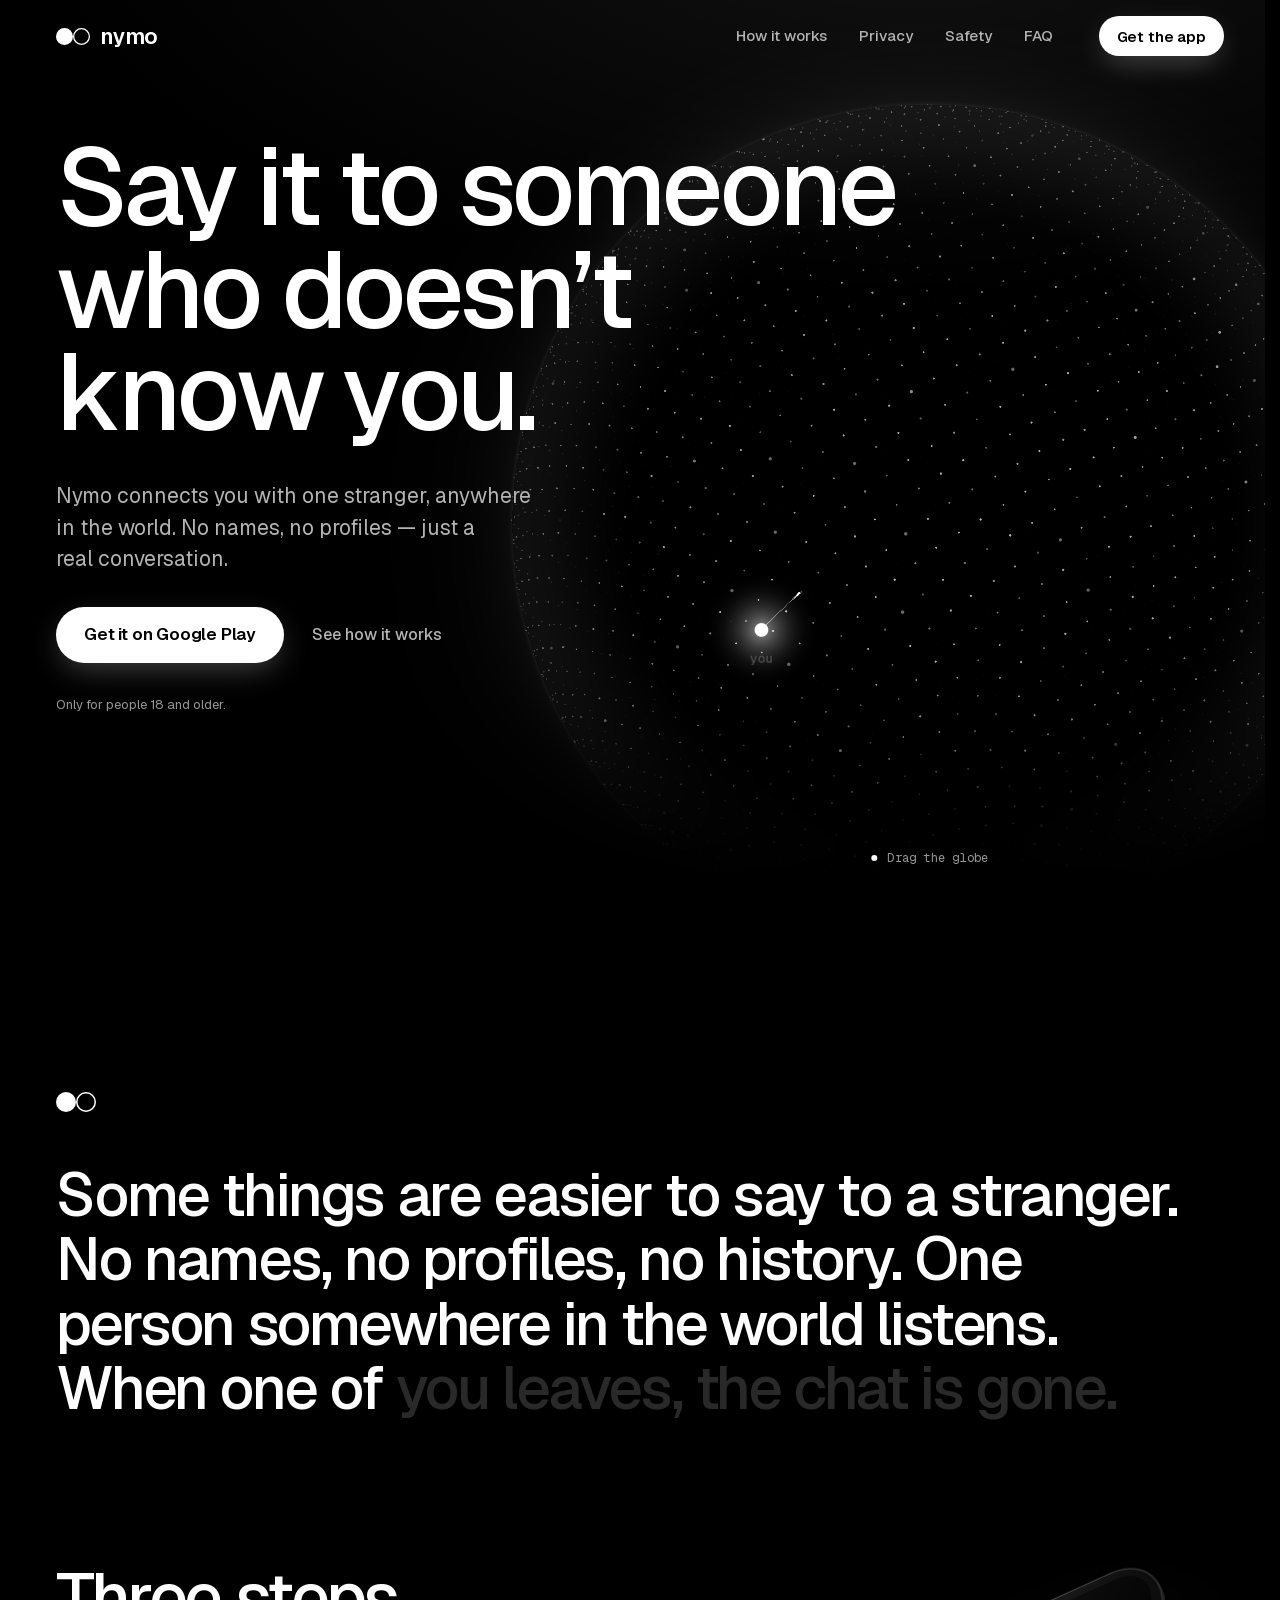
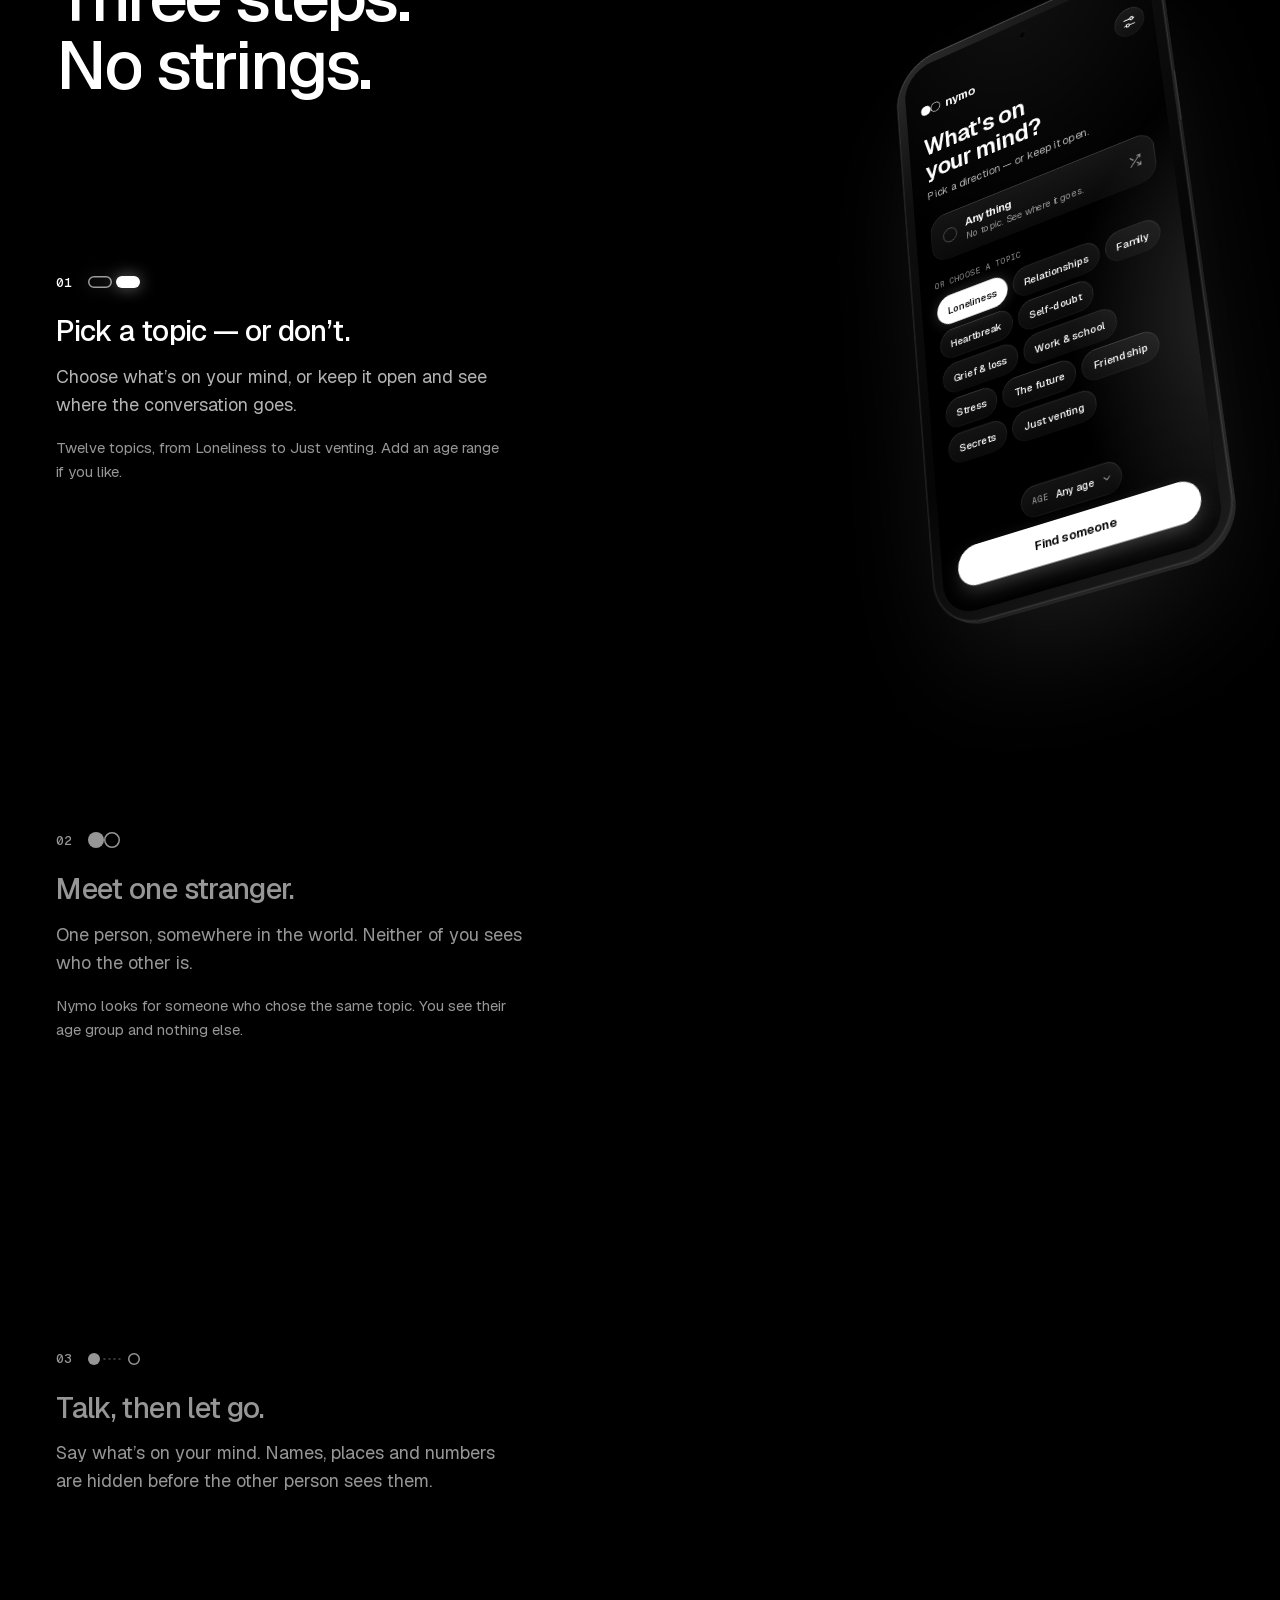
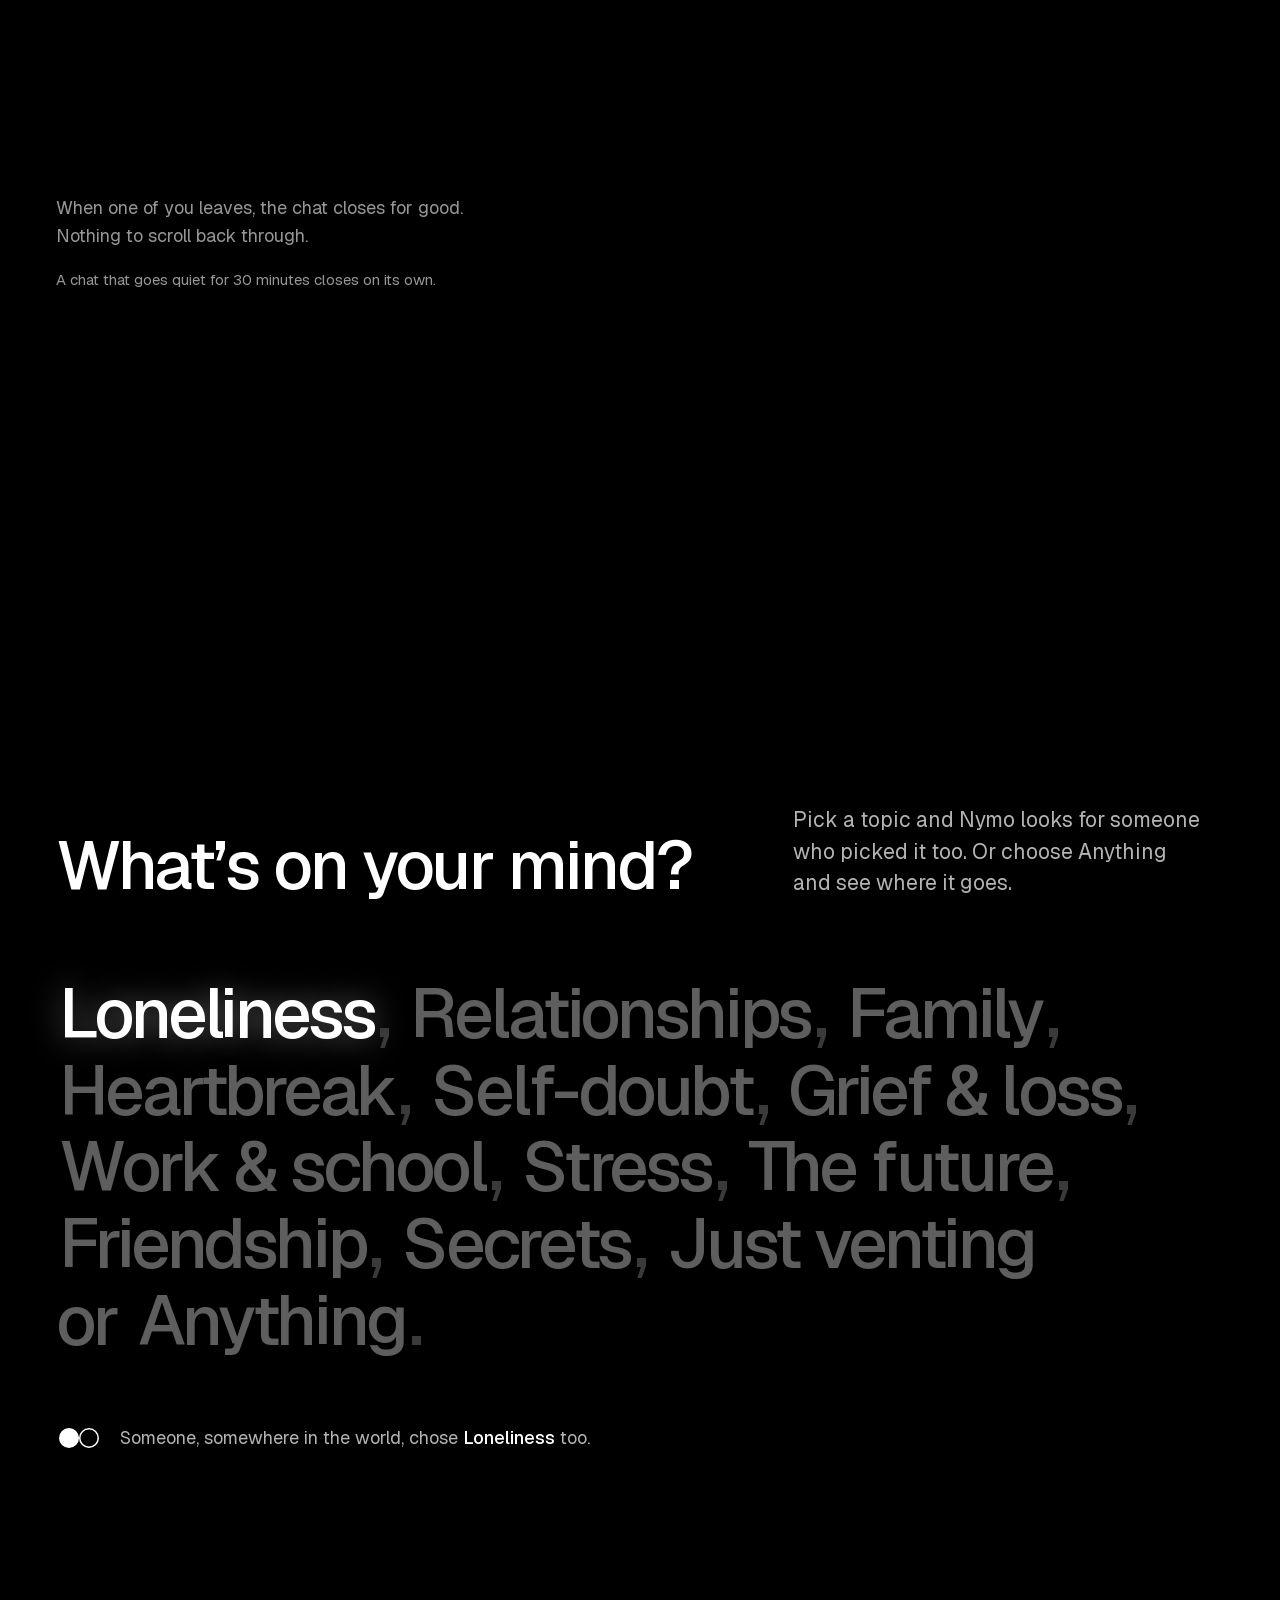
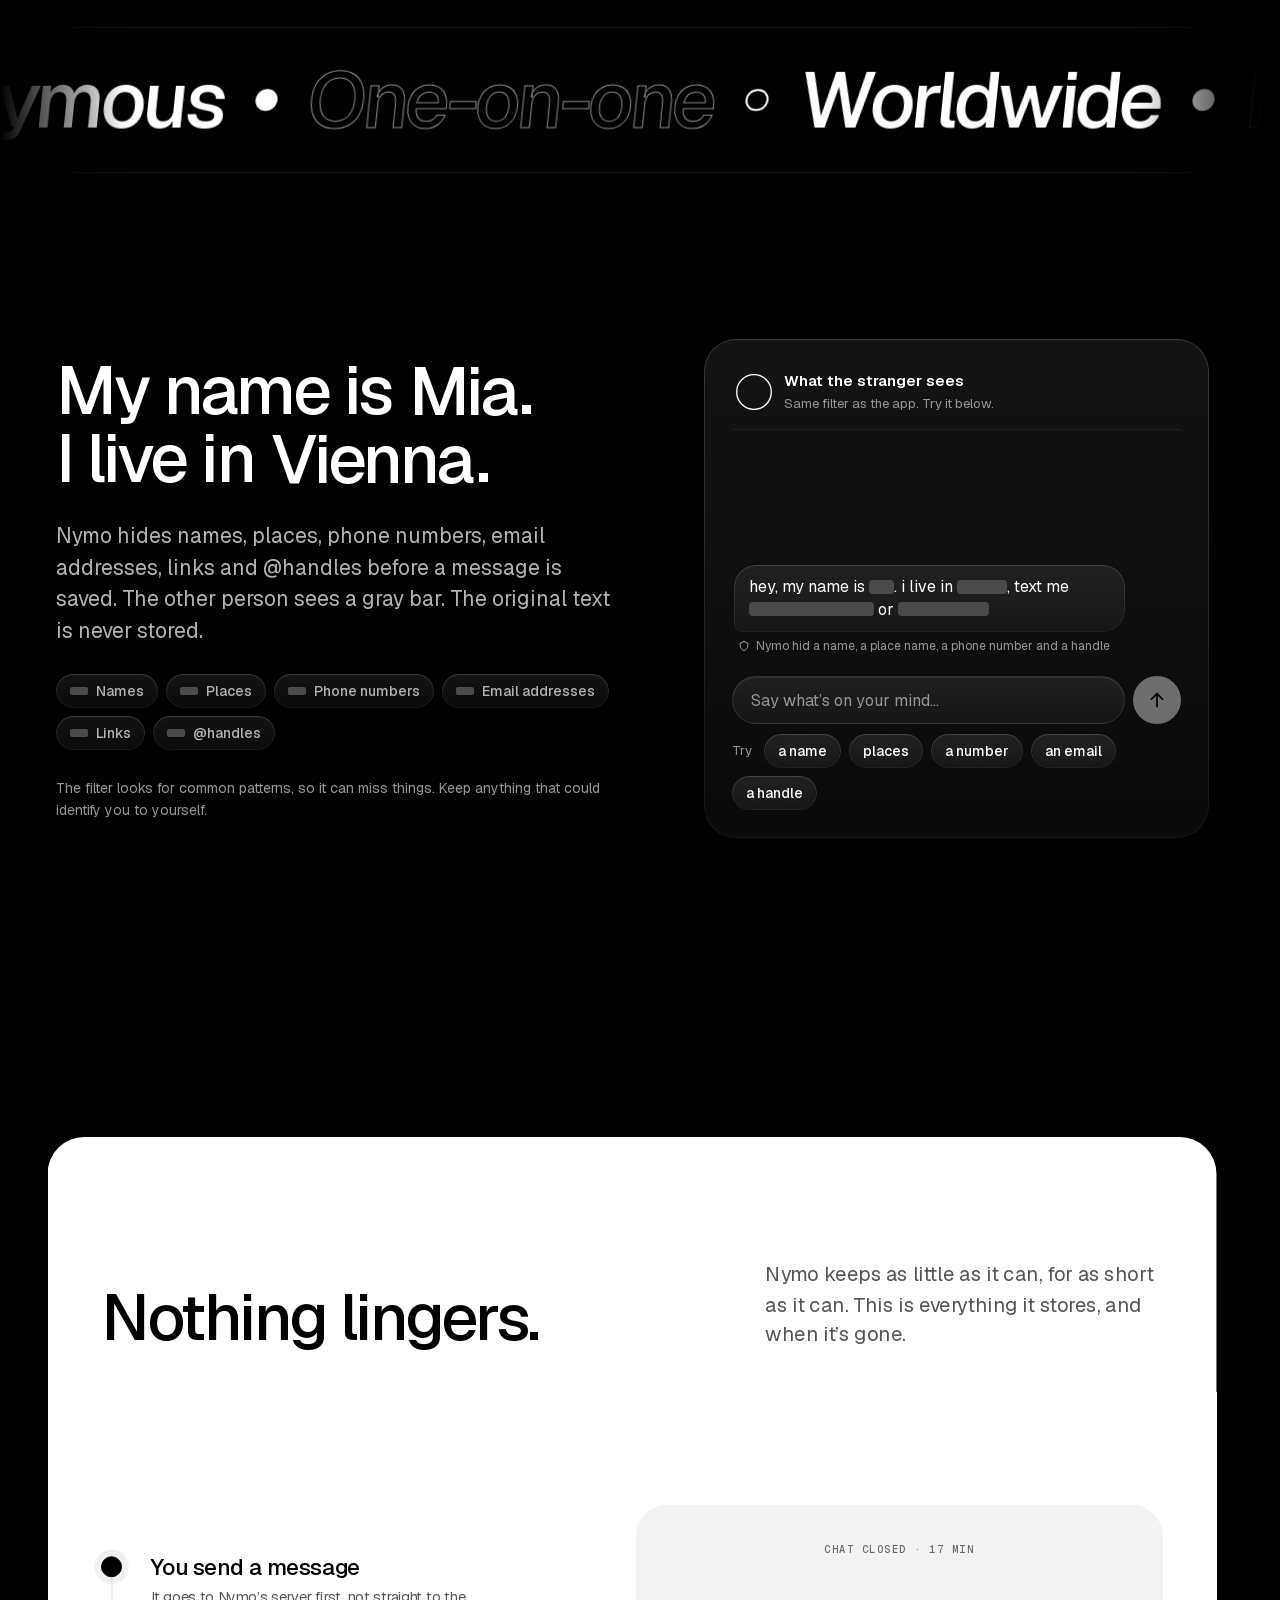
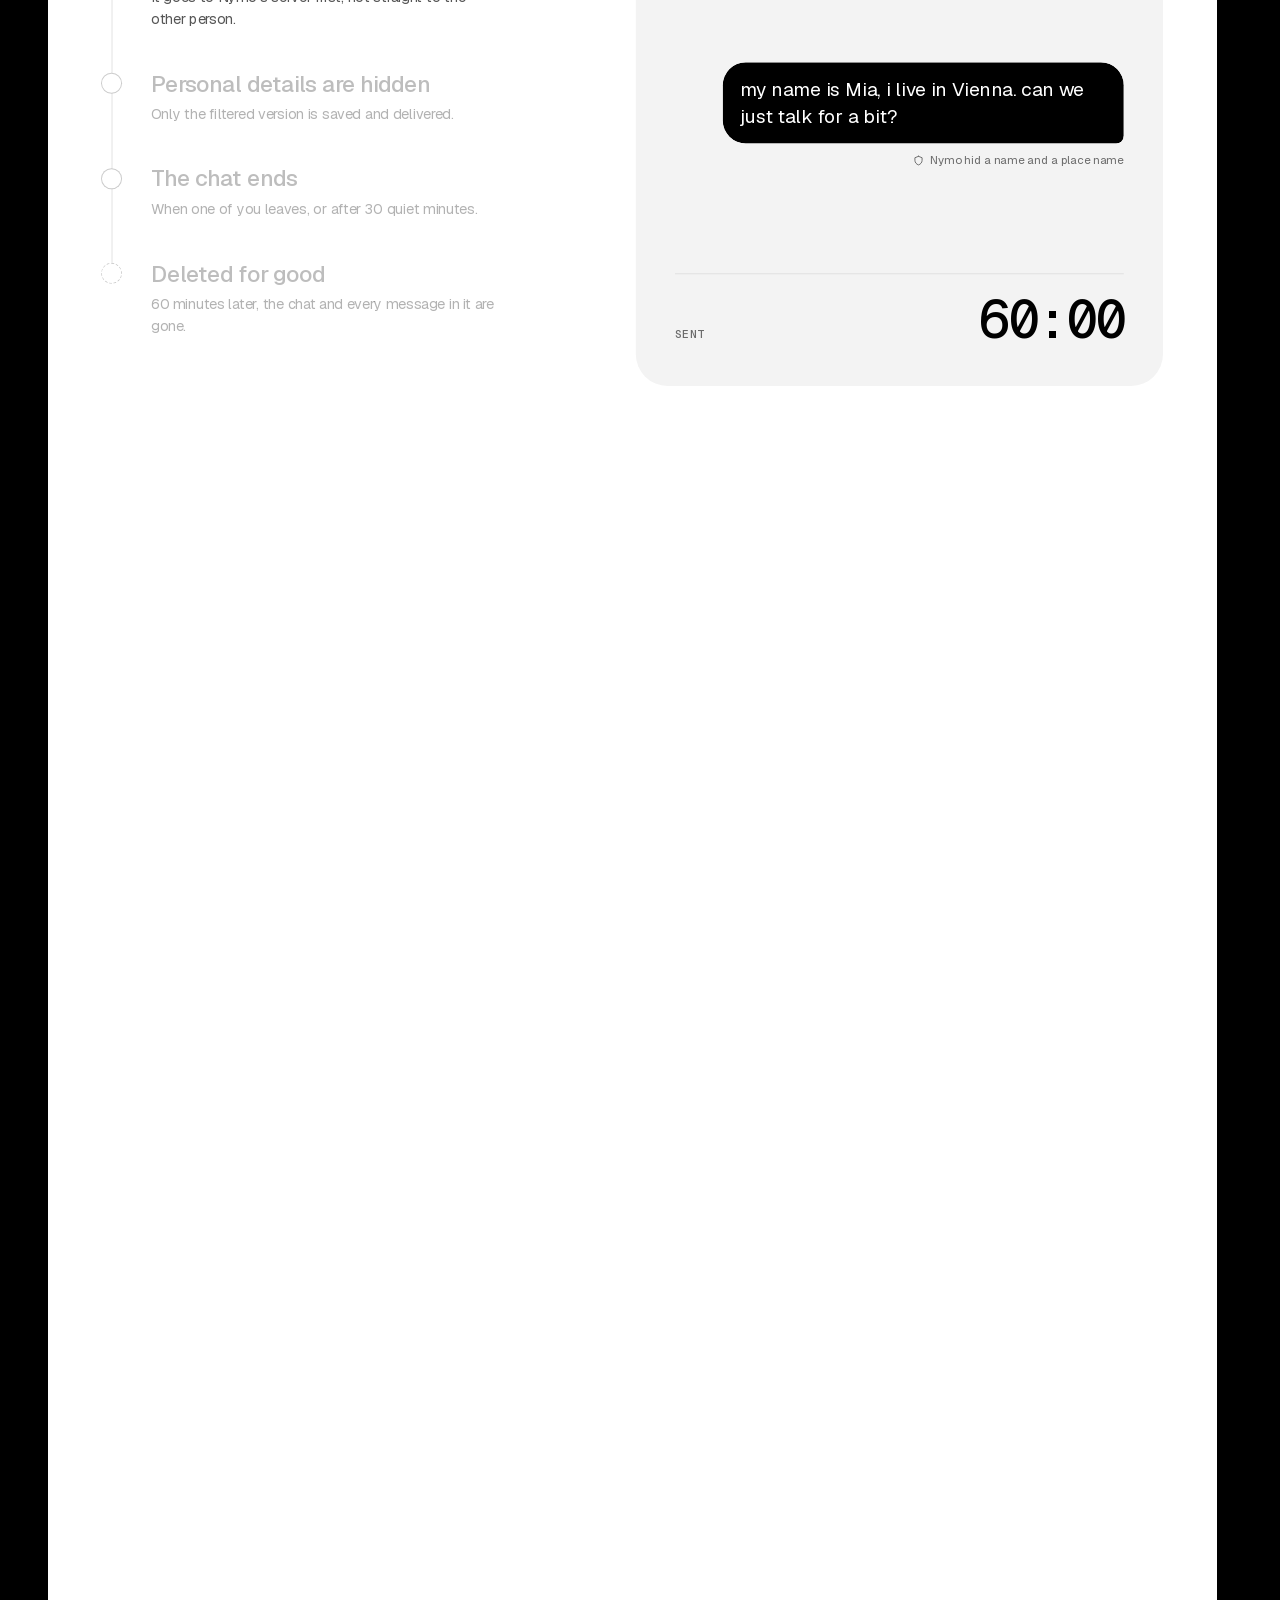
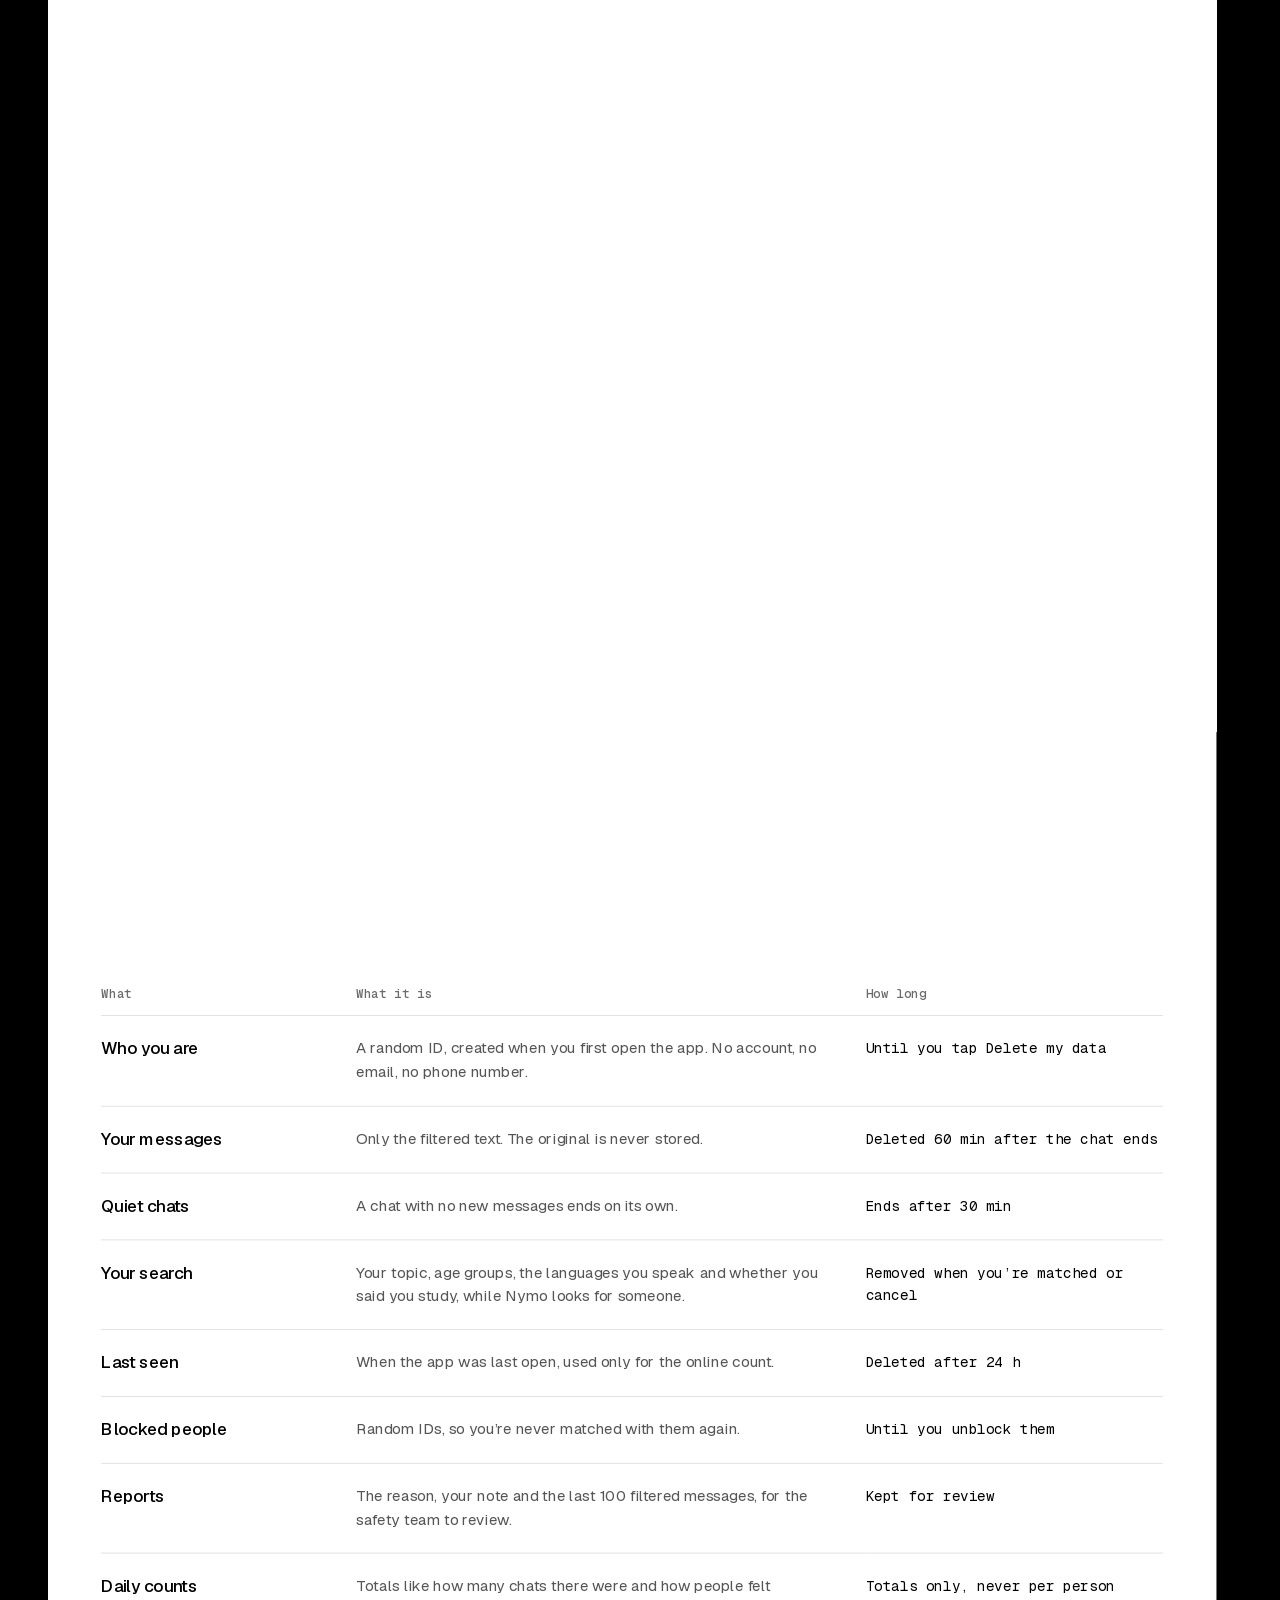
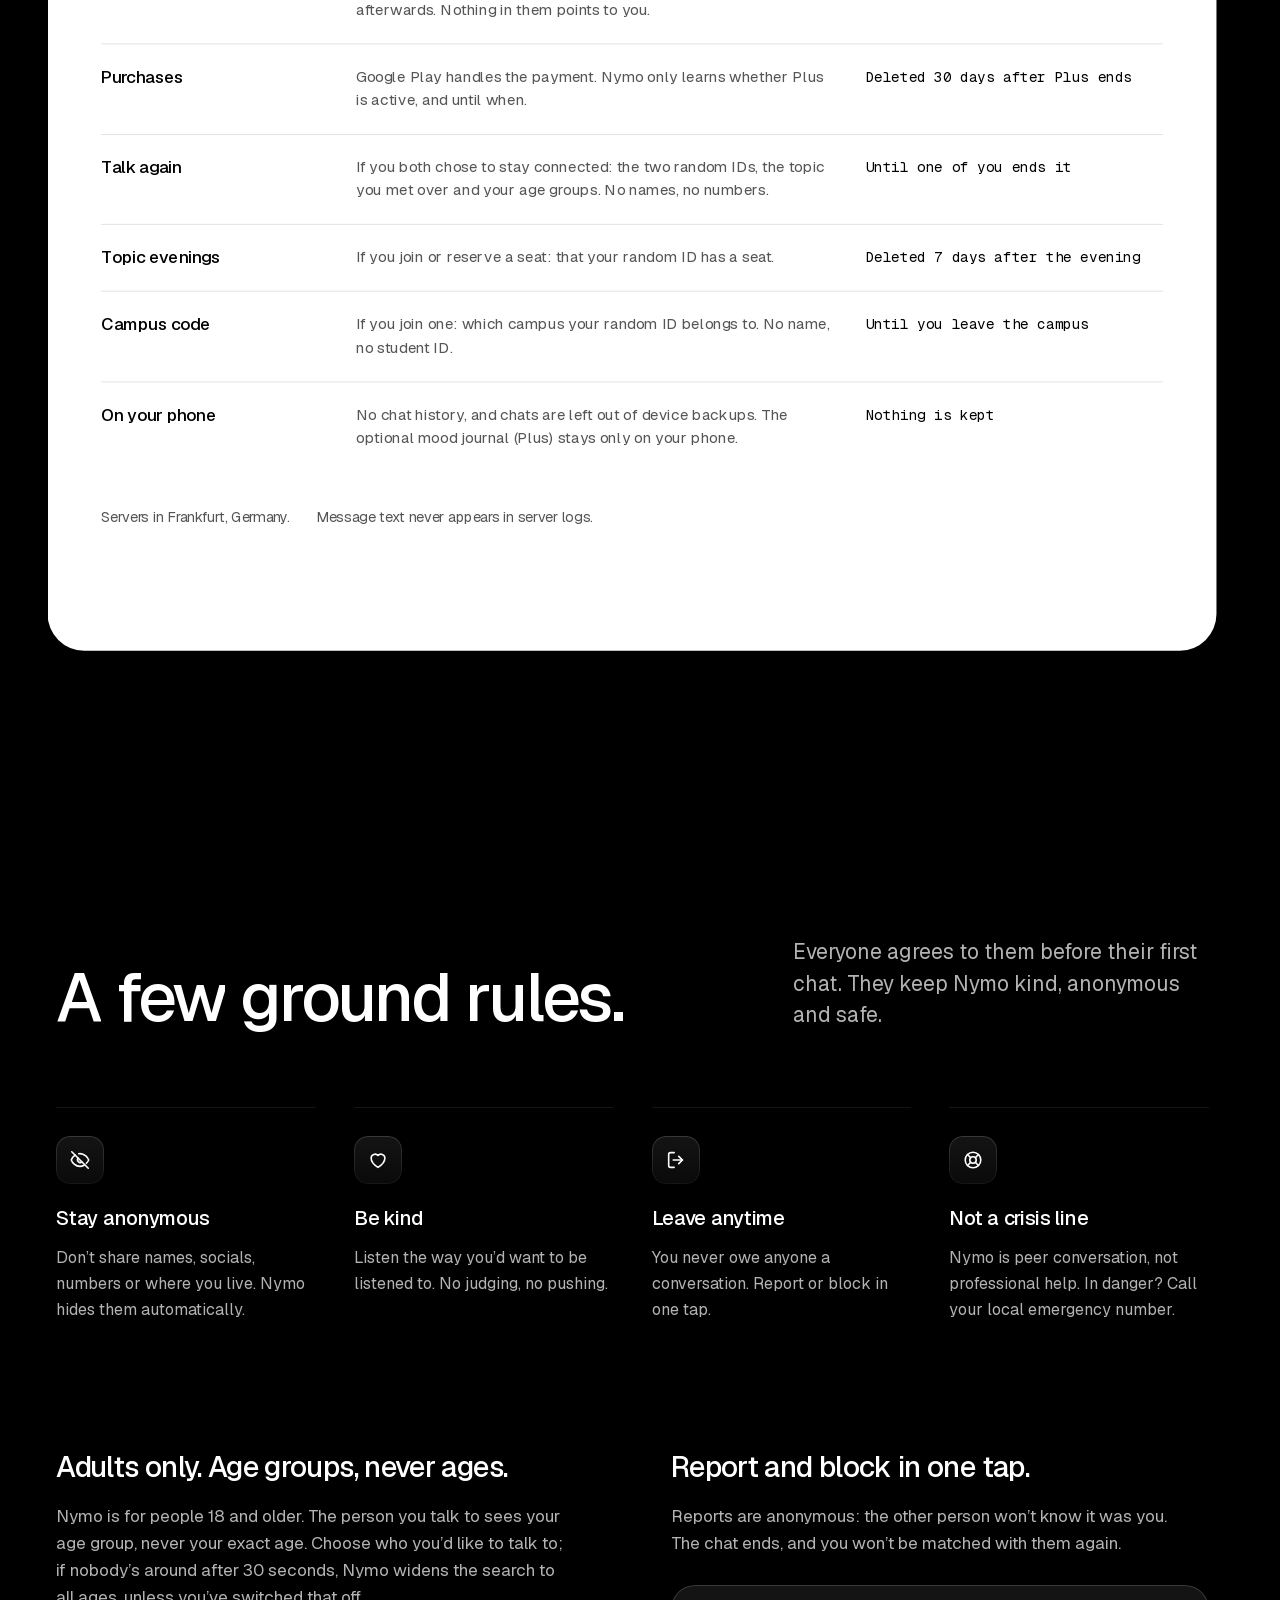
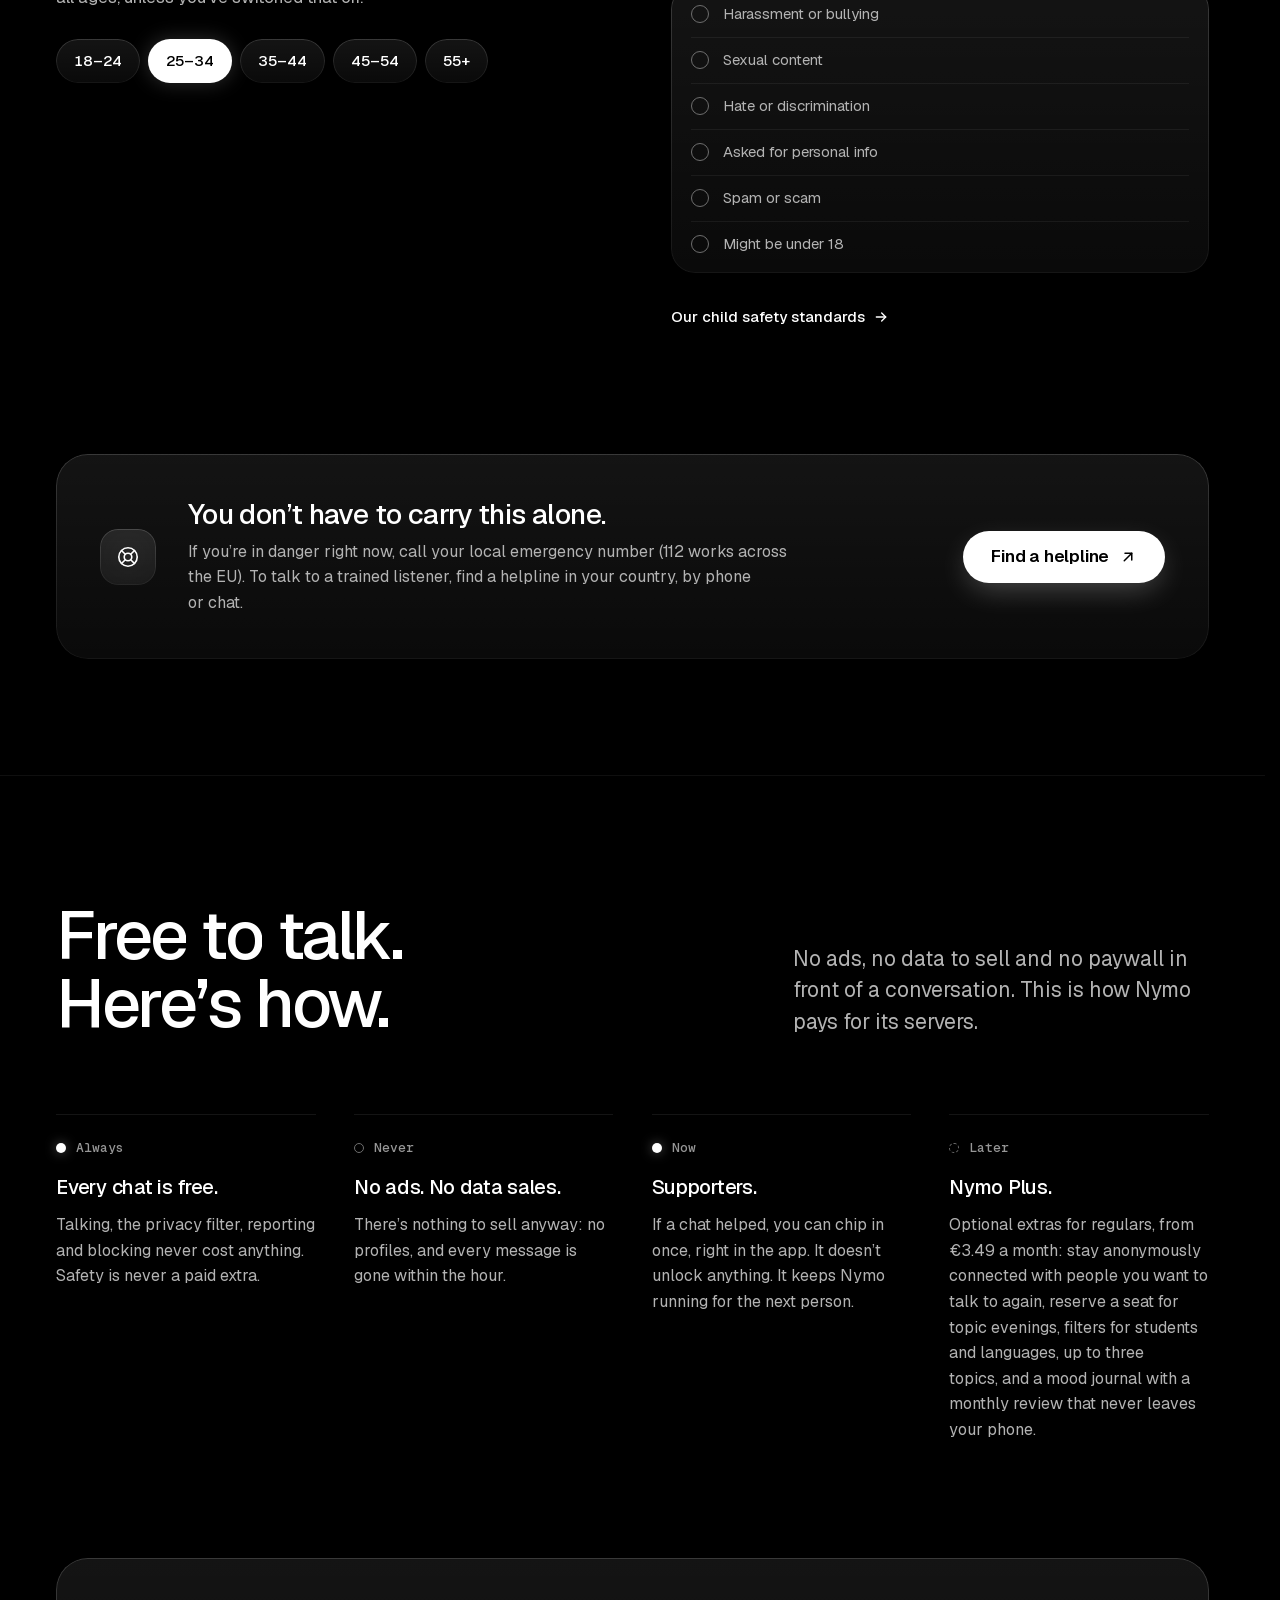
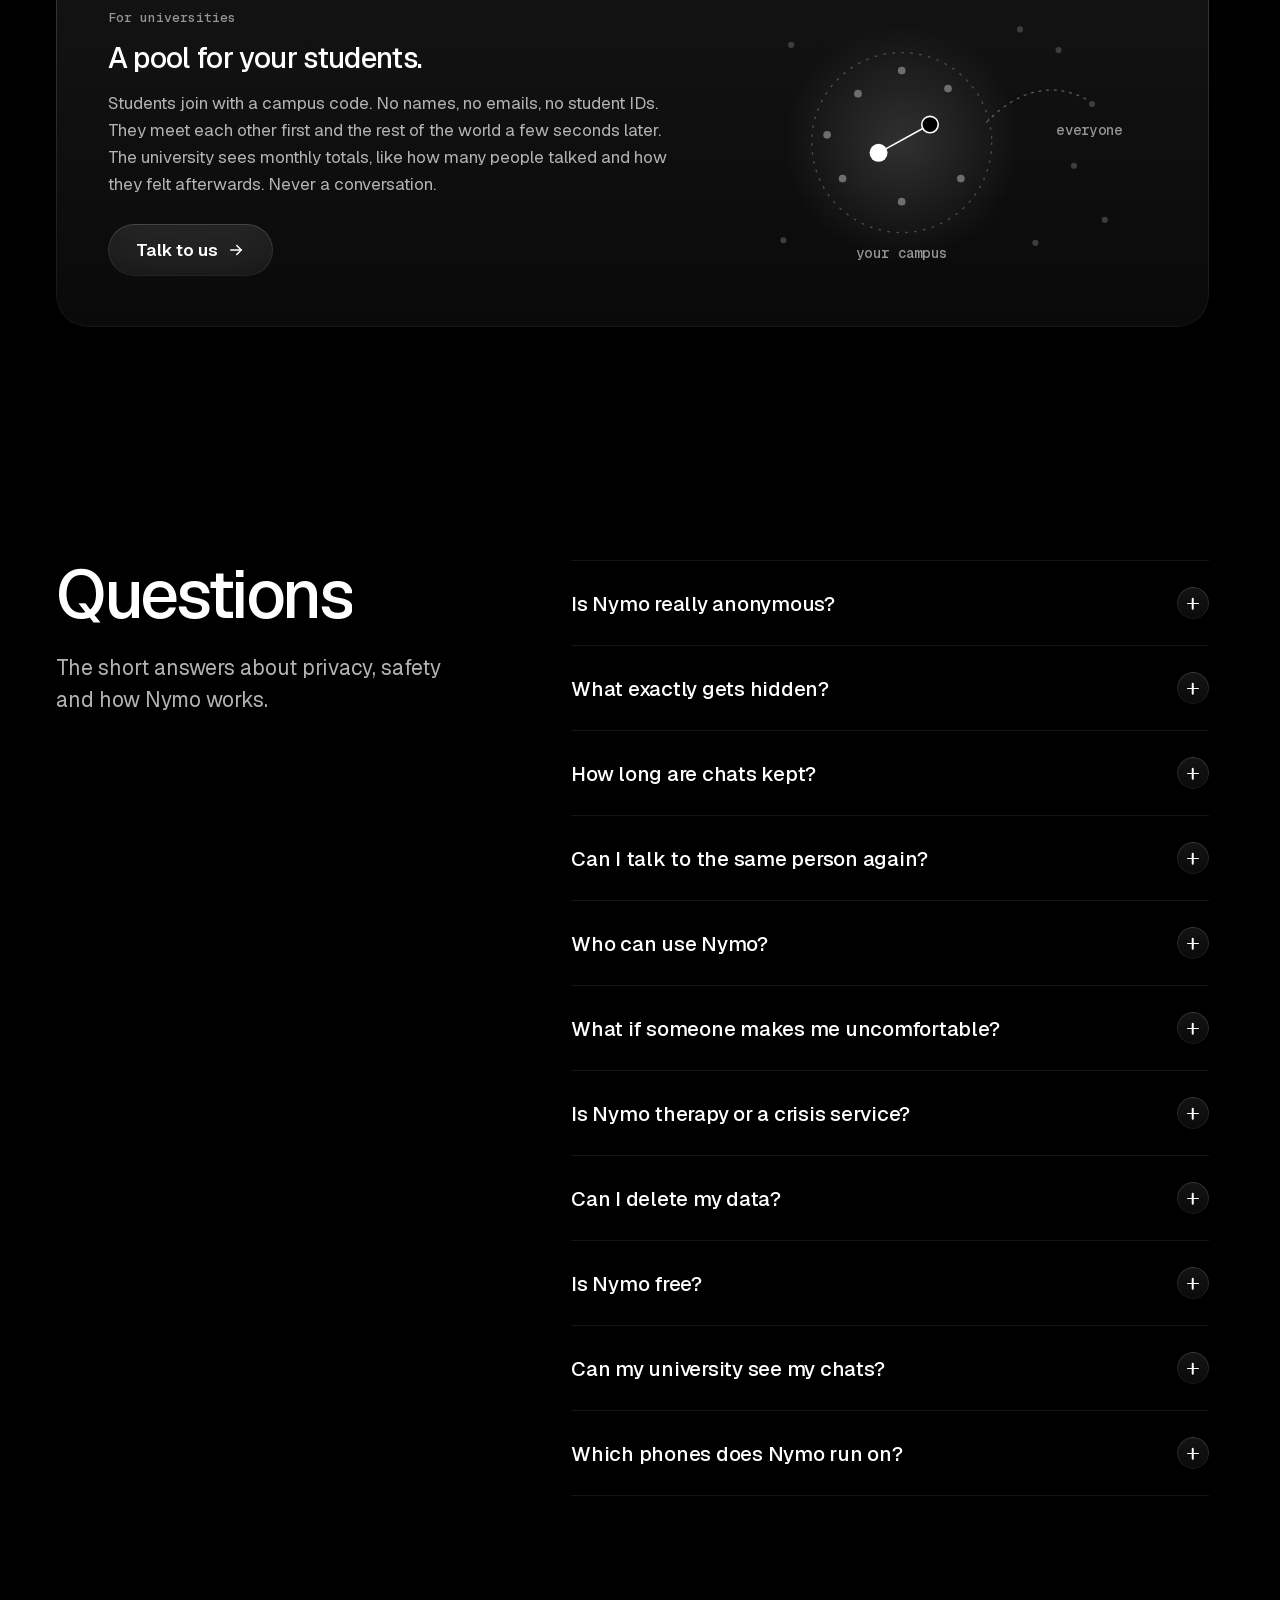
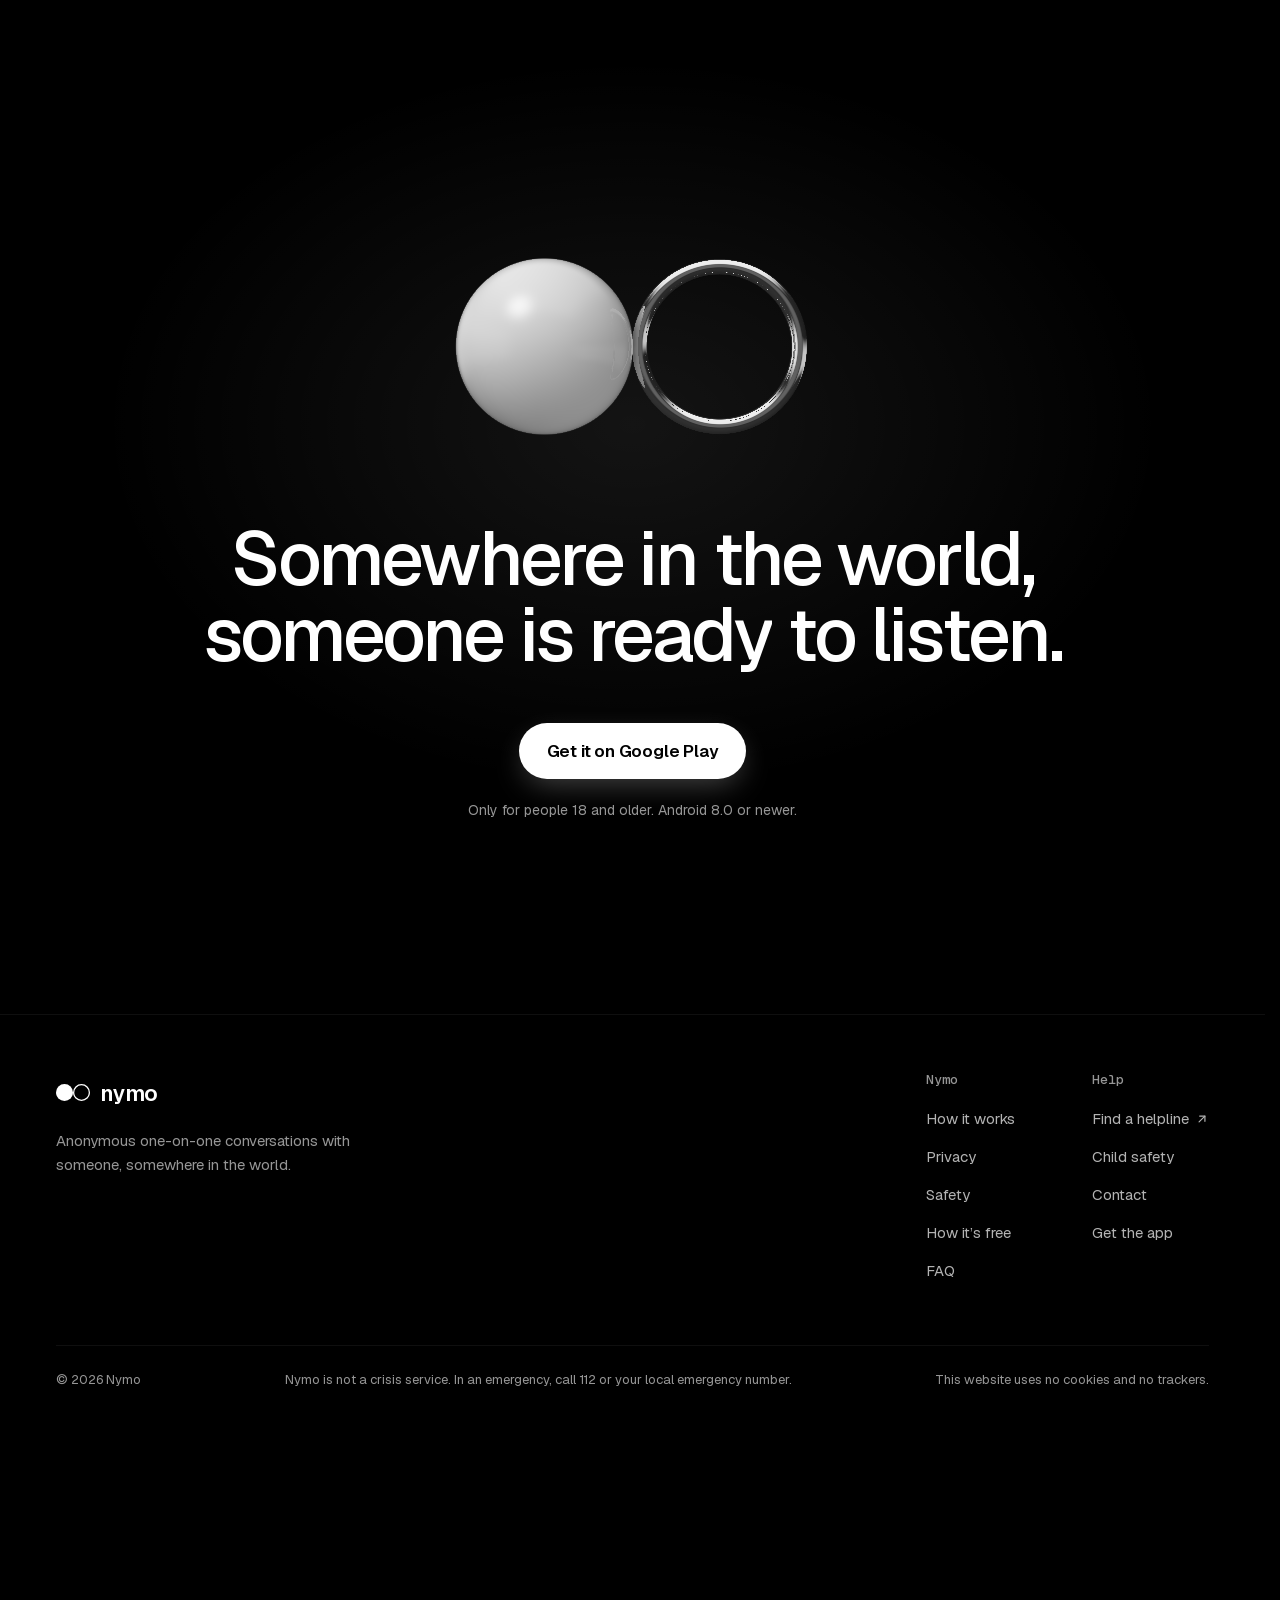
==== commit edff98db: "Website: Plus extras and data table for Talk again and topic evenings Co-Authored-By: Claude Opus 5." ====
--- a/index.html
+++ b/index.html
@@ -526,14 +526,16 @@
           <tr><th scope="row">Who you are</th><td>A random ID, created when you first open the app. No account, no email, no phone number.</td><td class="ledger__when">Until you tap Delete my data</td></tr>
           <tr><th scope="row">Your messages</th><td>Only the filtered text. The original is never stored.</td><td class="ledger__when">Deleted 60 min after the chat ends</td></tr>
           <tr><th scope="row">Quiet chats</th><td>A chat with no new messages ends on its own.</td><td class="ledger__when">Ends after 30 min</td></tr>
-          <tr><th scope="row">Your search</th><td>Your topic, age groups and the languages you speak, while Nymo looks for someone.</td><td class="ledger__when">Removed when you’re matched or cancel</td></tr>
+          <tr><th scope="row">Your search</th><td>Your topic, age groups, the languages you speak and whether you said you study, while Nymo looks for someone.</td><td class="ledger__when">Removed when you’re matched or cancel</td></tr>
           <tr><th scope="row">Last seen</th><td>When the app was last open, used only for the online count.</td><td class="ledger__when">Deleted after 24 h</td></tr>
           <tr><th scope="row">Blocked people</th><td>Random IDs, so you’re never matched with them again.</td><td class="ledger__when">Until you unblock them</td></tr>
           <tr><th scope="row">Reports</th><td>The reason, your note and the last 100 filtered messages, for the safety team to review.</td><td class="ledger__when">Kept for review</td></tr>
           <tr><th scope="row">Daily counts</th><td>Totals like how many chats there were and how people felt afterwards. Nothing in them points to you.</td><td class="ledger__when">Totals only, never per person</td></tr>
           <tr><th scope="row">Purchases</th><td>Google Play handles the payment. Nymo only learns whether Plus is active, and until when.</td><td class="ledger__when">Deleted 30 days after Plus ends</td></tr>
+          <tr><th scope="row">Talk again</th><td>If you both chose to stay connected: the two random IDs, the topic you met over and your age groups. No names, no numbers.</td><td class="ledger__when">Until one of you ends it</td></tr>
+          <tr><th scope="row">Topic evenings</th><td>If you join or reserve a seat: that your random ID has a seat.</td><td class="ledger__when">Deleted 7 days after the evening</td></tr>
           <tr><th scope="row">Campus code</th><td>If you join one: which campus your random ID belongs to. No name, no student ID.</td><td class="ledger__when">Until you leave the campus</td></tr>
-          <tr><th scope="row">On your phone</th><td>No chat history, and chats are left out of device backups.</td><td class="ledger__when">Nothing is kept</td></tr>
+          <tr><th scope="row">On your phone</th><td>No chat history, and chats are left out of device backups. The optional mood journal (Plus) stays only on your phone.</td><td class="ledger__when">Nothing is kept</td></tr>
         </tbody>
       </table>
 
@@ -643,7 +645,7 @@
       <li class="plan">
         <span class="plan__when"><span class="plan__dot" aria-hidden="true"></span>Later</span>
         <h3>Nymo Plus.</h3>
-        <p>Optional extras for regulars: match in your language, pick up to three topics, a private mood journal that stays on your phone, themes and app icons.</p>
+        <p>Optional extras for regulars, from €3.49 a month: stay anonymously connected with people you want to talk to again, reserve a seat for topic evenings, filters for students and languages, up to three topics, and a mood journal with a monthly review that never leaves your phone.</p>
       </li>
     </ul>
 
